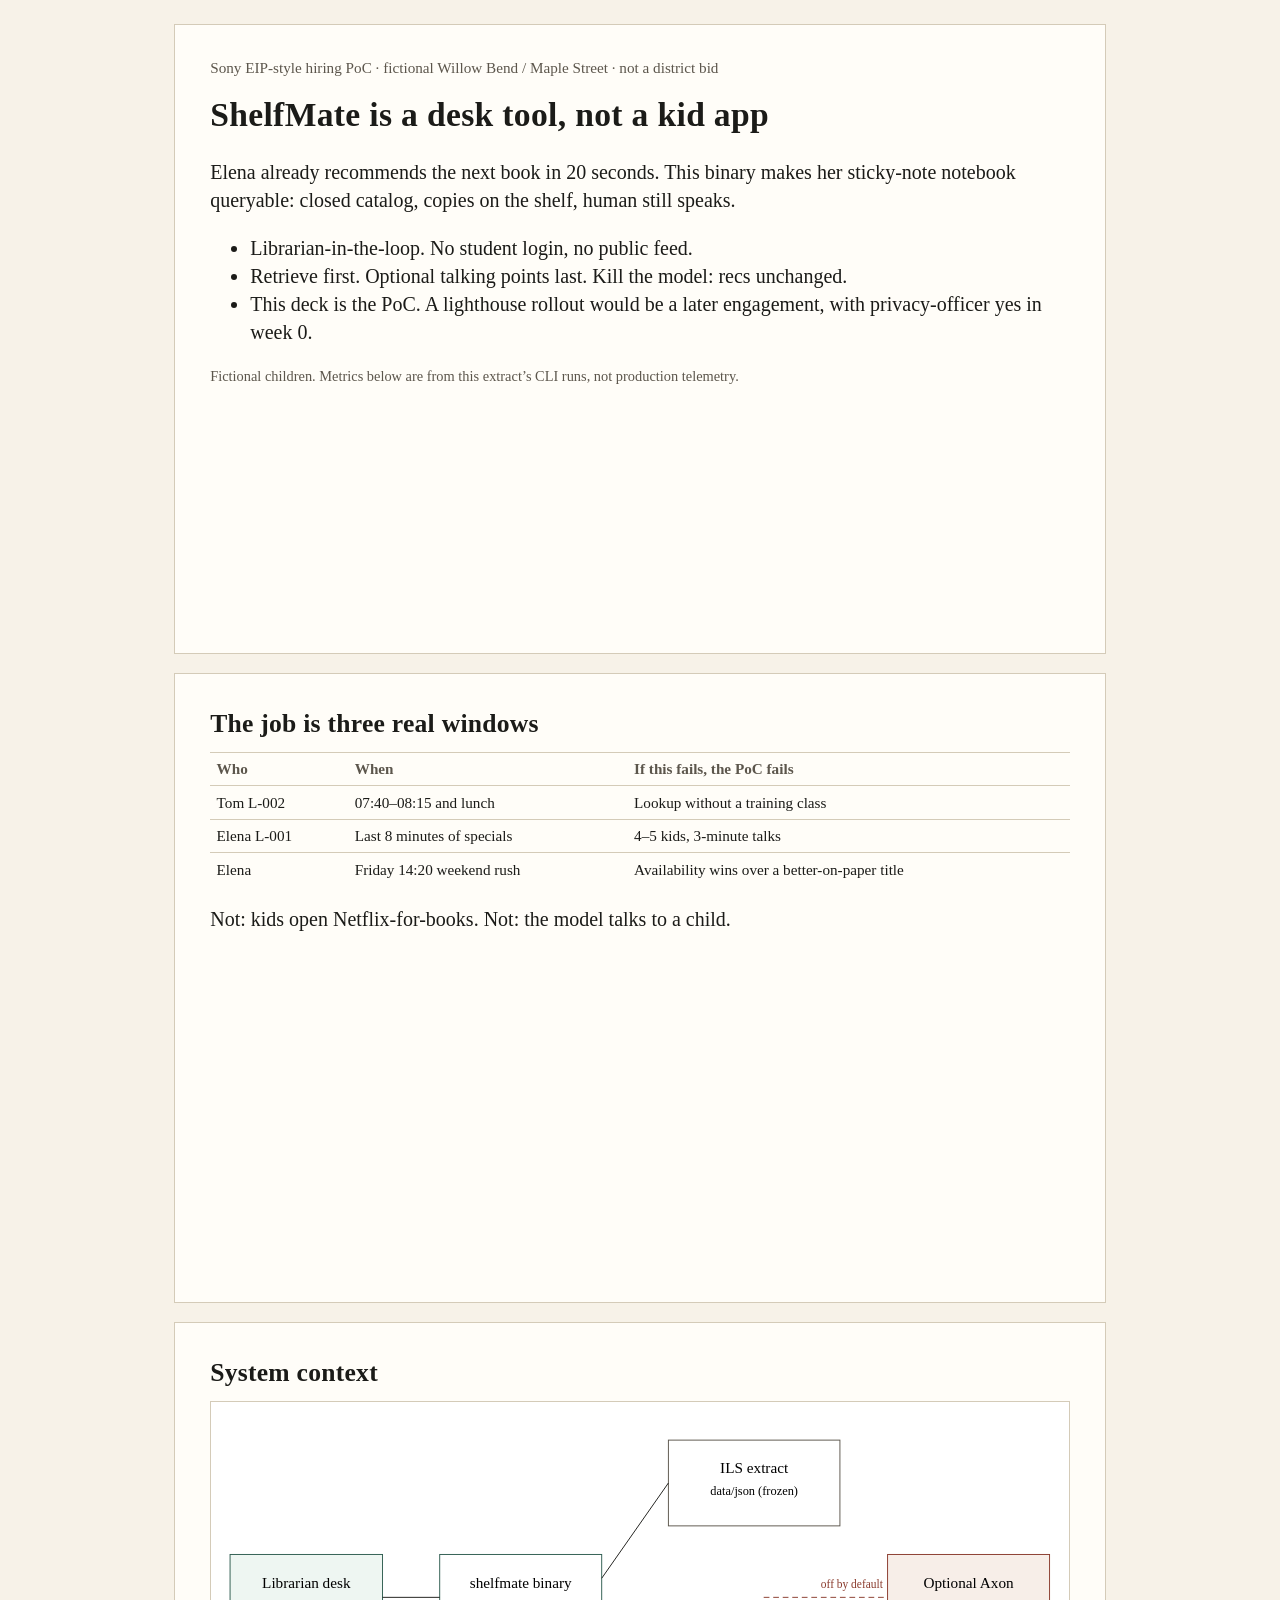
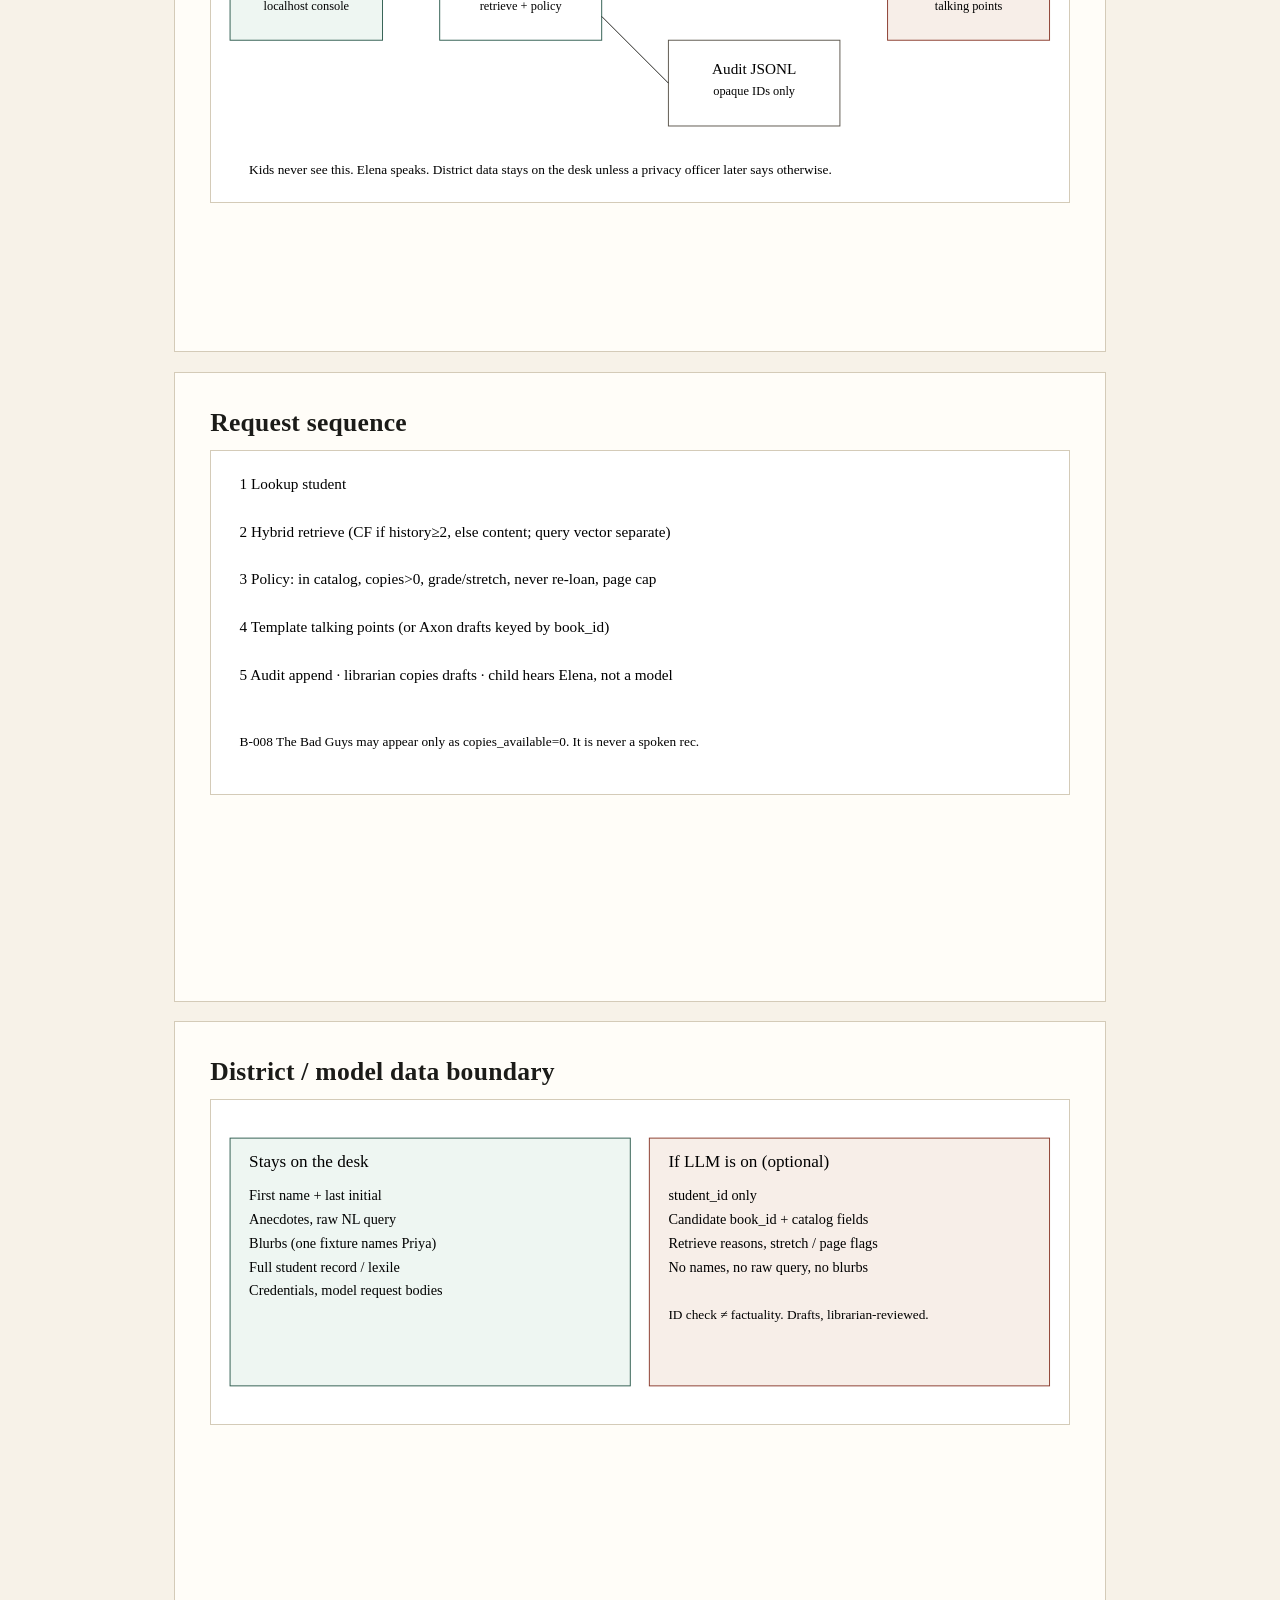
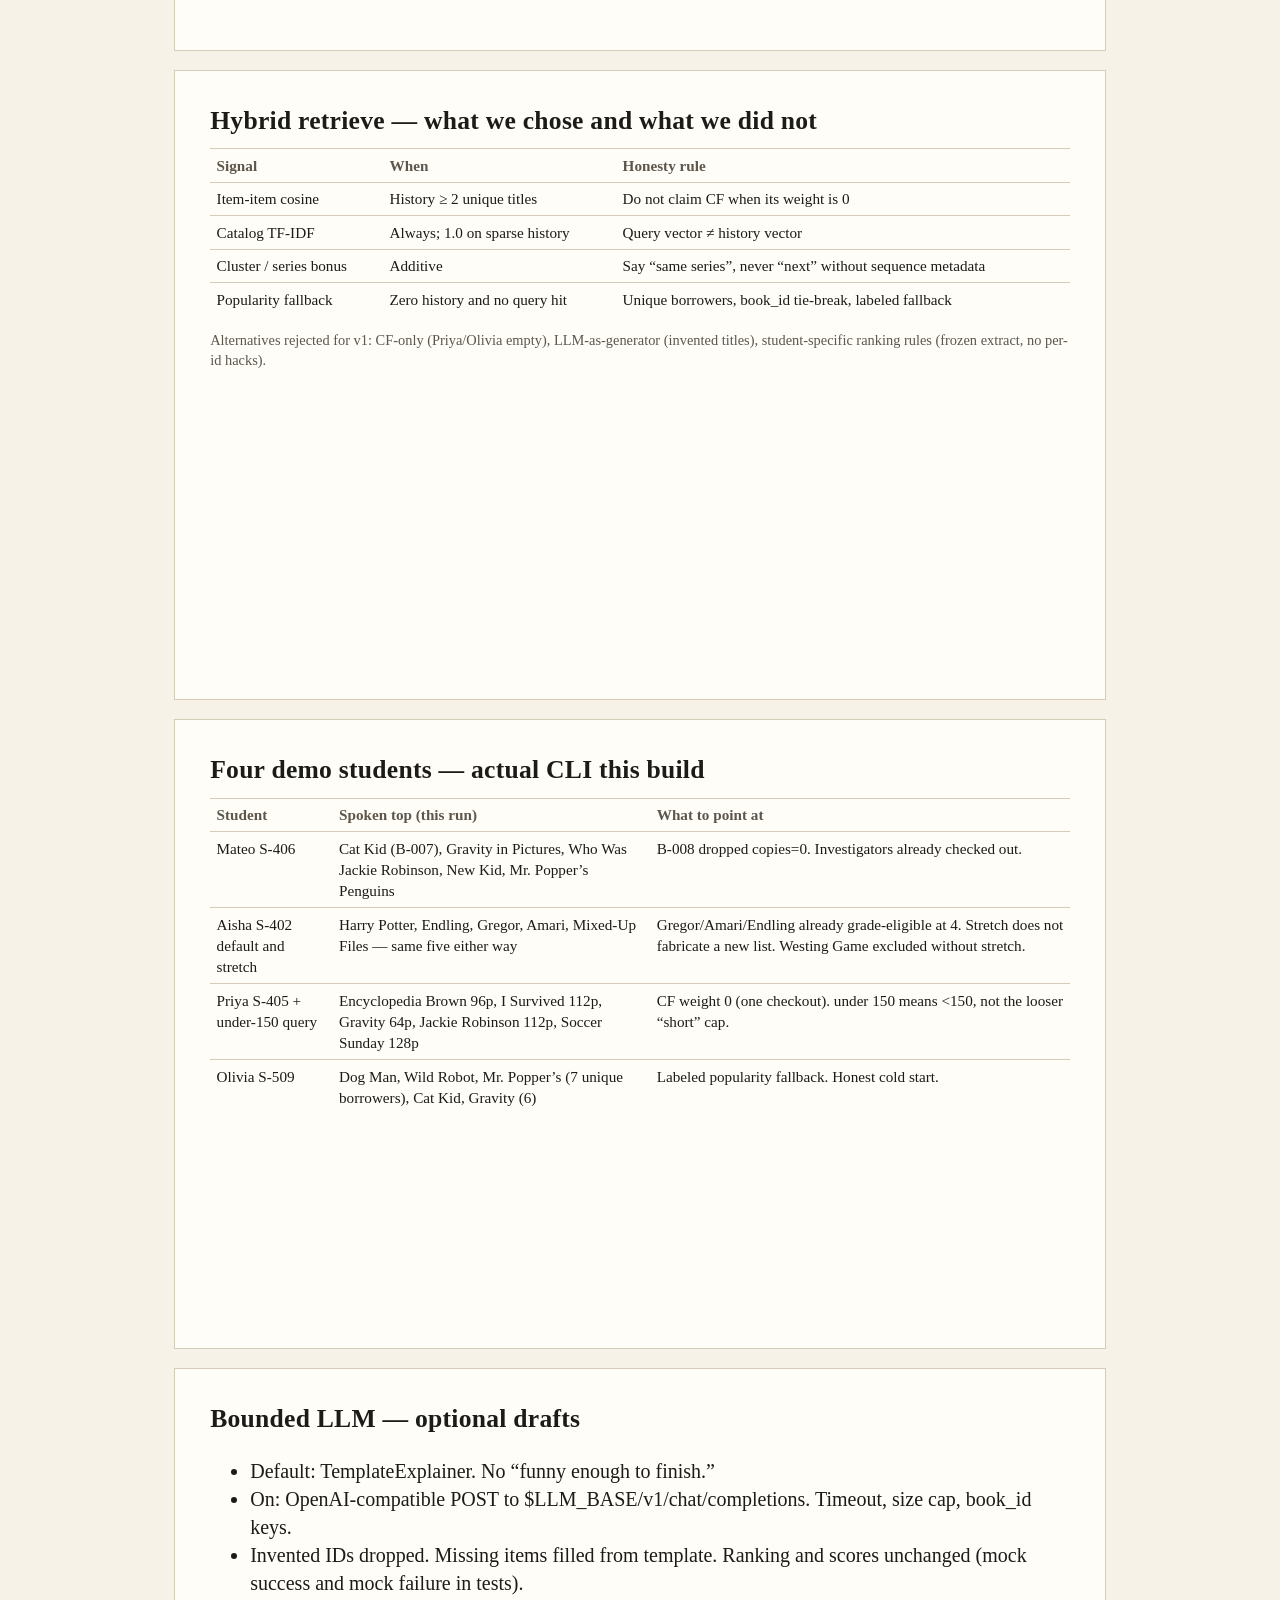
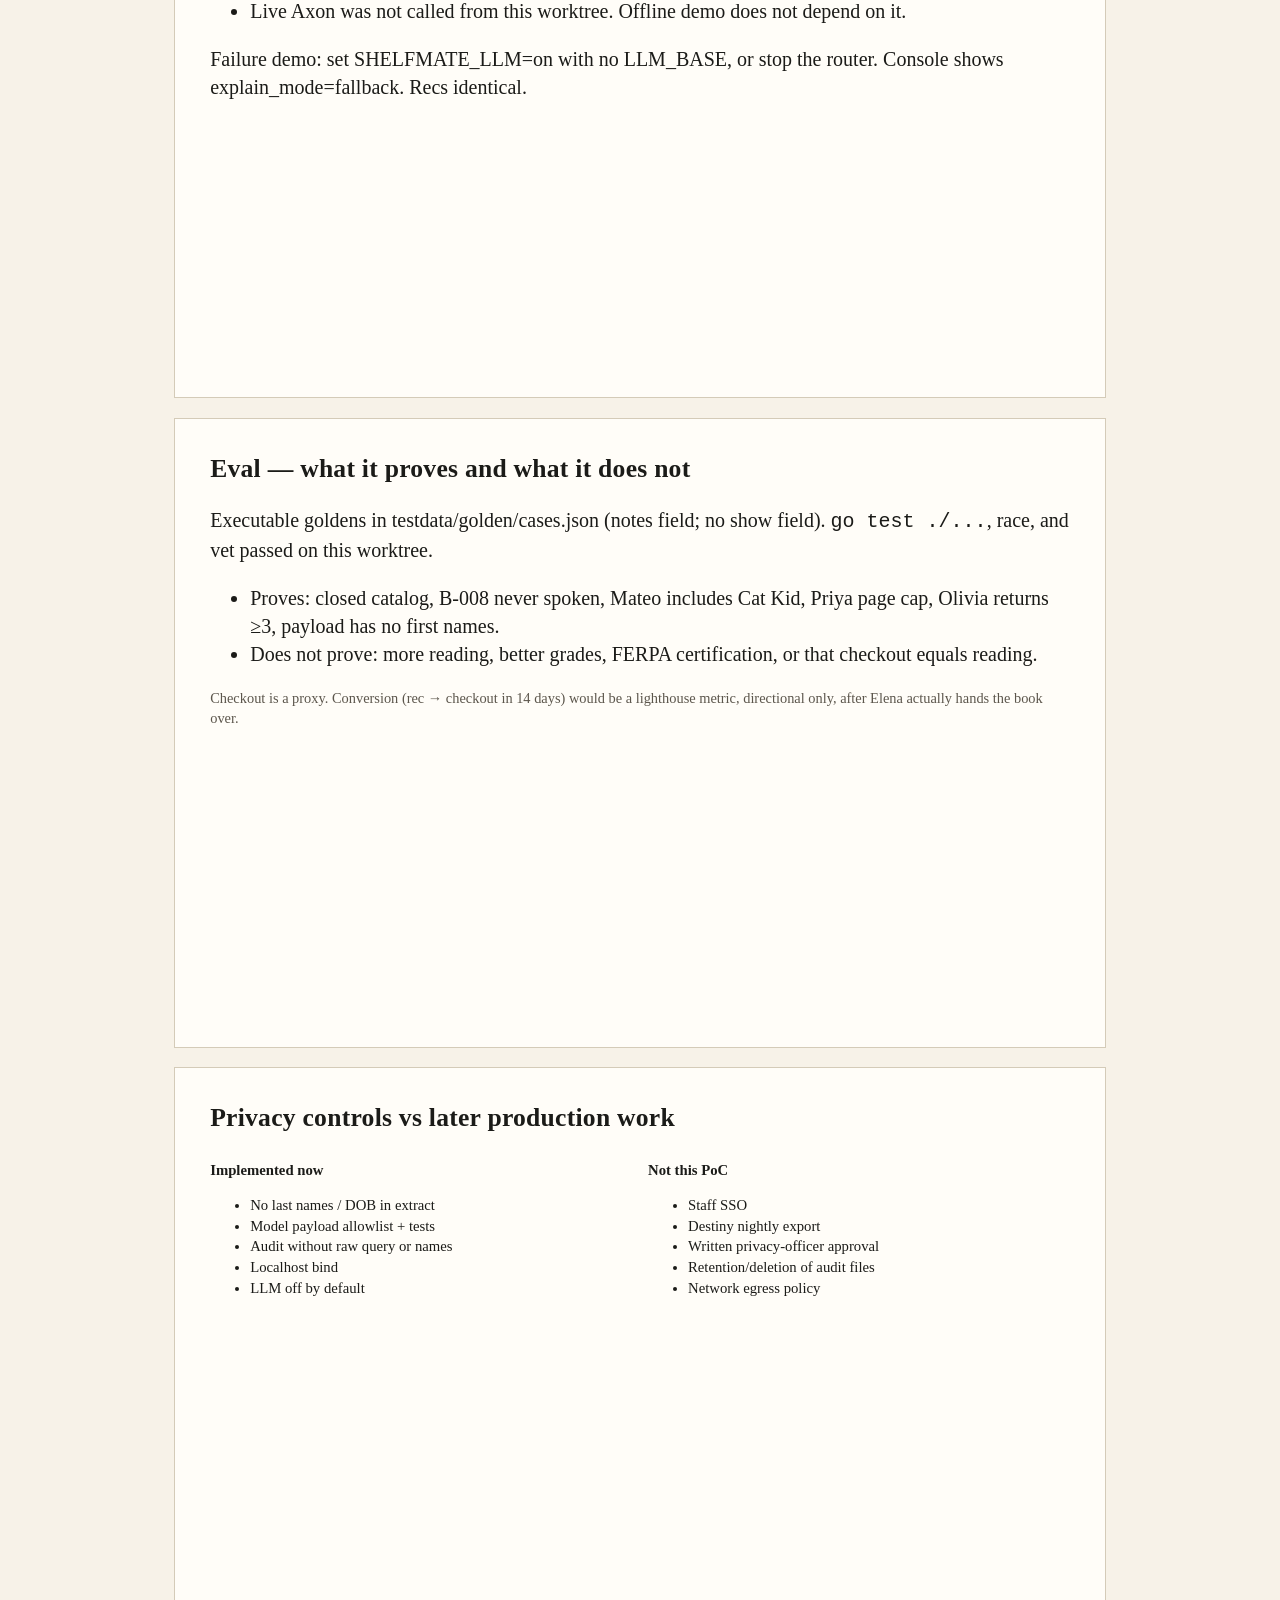
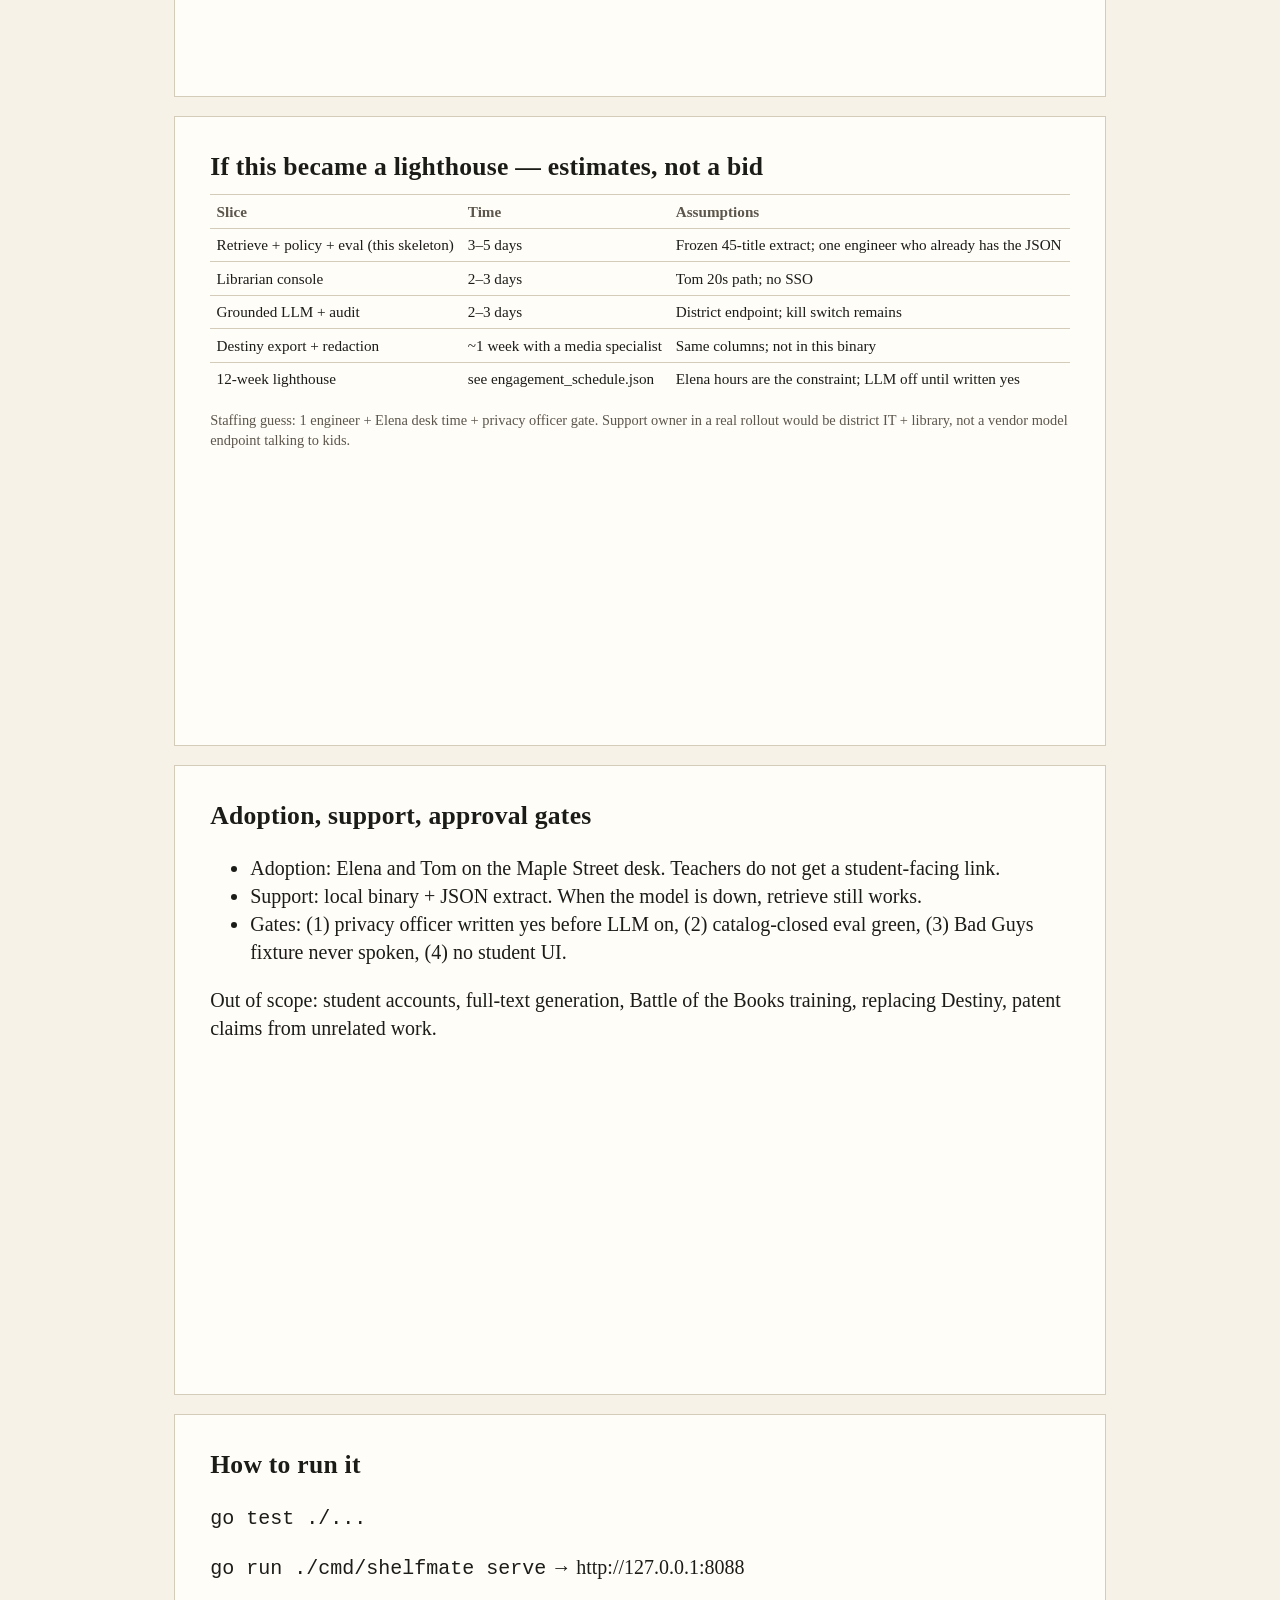
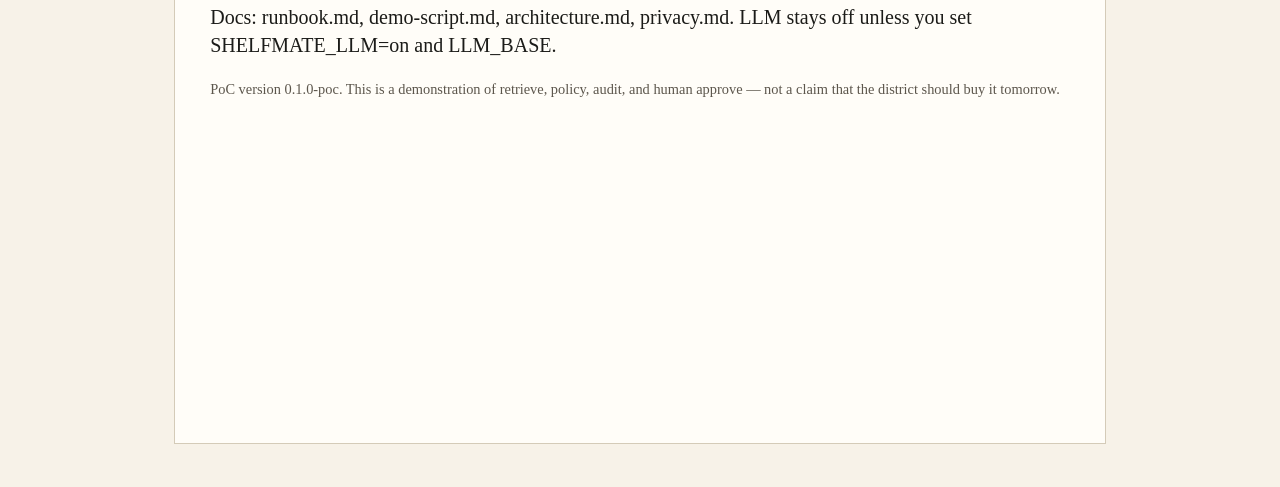
==== docs/deck.html @ b3e8a299 "⏺ ShelfMate is implemented on main and running locally. No PRs, commits, or pushes were made.   Try " ====
<!DOCTYPE html>
<html lang="en">
<head>
  <meta charset="utf-8" />
  <meta name="viewport" content="width=device-width, initial-scale=1" />
  <title>ShelfMate — librarian-in-the-loop PoC</title>
  <style>
    :root { --ink:#1b1b18; --muted:#5c564c; --line:#d4cbb8; --paper:#f7f2e8; --card:#fffdf8; --accent:#2f5d50; }
    * { box-sizing: border-box; }
    body { margin: 0; font: 20px/1.4 "Iowan Old Style", Palatino, serif; color: var(--ink); background: var(--paper); }
    .deck { max-width: 980px; margin: 0 auto; padding: 1.5rem; }
    section { background: var(--card); border: 1px solid var(--line); padding: 2rem 2.2rem; margin: 0 0 1.2rem; min-height: 70vh; page-break-after: always; }
    h1, h2 { margin: 0 0 0.6rem; letter-spacing: 0.01em; }
    h1 { font-size: 2.1rem; }
    h2 { font-size: 1.6rem; }
    p, li { color: var(--ink); }
    .kicker { color: var(--muted); font-size: 0.95rem; margin: 0 0 0.8rem; }
    .grid { display: grid; grid-template-columns: 1fr 1fr; gap: 1rem; }
    table { width: 100%; border-collapse: collapse; font-size: 0.95rem; }
    th, td { border-top: 1px solid var(--line); text-align: left; padding: 0.35rem 0.4rem; vertical-align: top; }
    th { color: var(--muted); font-weight: 600; }
    .note { color: var(--muted); font-size: 0.9rem; }
    svg { width: 100%; height: auto; background: #fff; border: 1px solid var(--line); }
    .small { font-size: 0.92rem; }
    @media print { section { min-height: auto; border: 0; } body { background: #fff; } }
    @media (max-width: 720px) { .grid { grid-template-columns: 1fr; } }
  </style>
</head>
<body>
  <div class="deck">
    <section>
      <p class="kicker">Sony EIP-style hiring PoC · fictional Willow Bend / Maple Street · not a district bid</p>
      <h1>ShelfMate is a desk tool, not a kid app</h1>
      <p>Elena already recommends the next book in 20 seconds. This binary makes her sticky-note notebook queryable: closed catalog, copies on the shelf, human still speaks.</p>
      <ul>
        <li>Librarian-in-the-loop. No student login, no public feed.</li>
        <li>Retrieve first. Optional talking points last. Kill the model: recs unchanged.</li>
        <li>This deck is the PoC. A lighthouse rollout would be a later engagement, with privacy-officer yes in week 0.</li>
      </ul>
      <p class="note">Fictional children. Metrics below are from this extract’s CLI runs, not production telemetry.</p>
    </section>

    <section>
      <h2>The job is three real windows</h2>
      <table>
        <tr><th>Who</th><th>When</th><th>If this fails, the PoC fails</th></tr>
        <tr><td>Tom L-002</td><td>07:40–08:15 and lunch</td><td>Lookup without a training class</td></tr>
        <tr><td>Elena L-001</td><td>Last 8 minutes of specials</td><td>4–5 kids, 3-minute talks</td></tr>
        <tr><td>Elena</td><td>Friday 14:20 weekend rush</td><td>Availability wins over a better-on-paper title</td></tr>
      </table>
      <p>Not: kids open Netflix-for-books. Not: the model talks to a child.</p>
    </section>

    <section>
      <h2>System context</h2>
      <svg viewBox="0 0 900 420" role="img" aria-label="System context: desk laptop, ILS extract, retrieve, policy, optional model, audit">
        <rect x="20" y="160" width="160" height="90" fill="#eef6f2" stroke="#2f5d50"/>
        <text x="100" y="195" text-anchor="middle" font-size="16">Librarian desk</text>
        <text x="100" y="218" text-anchor="middle" font-size="13">localhost console</text>
        <rect x="240" y="160" width="170" height="90" fill="#fff" stroke="#2f5d50"/>
        <text x="325" y="195" text-anchor="middle" font-size="16">shelfmate binary</text>
        <text x="325" y="218" text-anchor="middle" font-size="13">retrieve + policy</text>
        <rect x="480" y="40" width="180" height="90" fill="#fff" stroke="#5c564c"/>
        <text x="570" y="75" text-anchor="middle" font-size="16">ILS extract</text>
        <text x="570" y="98" text-anchor="middle" font-size="13">data/json (frozen)</text>
        <rect x="480" y="250" width="180" height="90" fill="#fff" stroke="#5c564c"/>
        <text x="570" y="285" text-anchor="middle" font-size="16">Audit JSONL</text>
        <text x="570" y="308" text-anchor="middle" font-size="13">opaque IDs only</text>
        <rect x="710" y="160" width="170" height="90" fill="#f7eee8" stroke="#8a3b2d"/>
        <text x="795" y="195" text-anchor="middle" font-size="16">Optional Axon</text>
        <text x="795" y="218" text-anchor="middle" font-size="13">talking points</text>
        <line x1="180" y1="205" x2="240" y2="205" stroke="#1b1b18" marker-end="url(#a)"/>
        <line x1="410" y1="185" x2="480" y2="85" stroke="#1b1b18"/>
        <line x1="410" y1="225" x2="480" y2="295" stroke="#1b1b18"/>
        <line x1="580" y1="205" x2="710" y2="205" stroke="#8a3b2d" stroke-dasharray="6 4"/>
        <text x="640" y="195" font-size="12" fill="#8a3b2d">off by default</text>
        <text x="40" y="390" font-size="14">Kids never see this. Elena speaks. District data stays on the desk unless a privacy officer later says otherwise.</text>
      </svg>
    </section>

    <section>
      <h2>Request sequence</h2>
      <svg viewBox="0 0 900 360" role="img" aria-label="Request sequence from lookup to spoken rec">
        <text x="30" y="40" font-size="16">1 Lookup student</text>
        <text x="30" y="90" font-size="16">2 Hybrid retrieve (CF if history≥2, else content; query vector separate)</text>
        <text x="30" y="140" font-size="16">3 Policy: in catalog, copies&gt;0, grade/stretch, never re-loan, page cap</text>
        <text x="30" y="190" font-size="16">4 Template talking points (or Axon drafts keyed by book_id)</text>
        <text x="30" y="240" font-size="16">5 Audit append · librarian copies drafts · child hears Elena, not a model</text>
        <text x="30" y="310" font-size="14">B-008 The Bad Guys may appear only as copies_available=0. It is never a spoken rec.</text>
      </svg>
    </section>

    <section>
      <h2>District / model data boundary</h2>
      <svg viewBox="0 0 900 340" role="img" aria-label="What stays in the district versus optional model payload">
        <rect x="20" y="40" width="420" height="260" fill="#eef6f2" stroke="#2f5d50"/>
        <text x="40" y="70" font-size="18">Stays on the desk</text>
        <text x="40" y="105" font-size="15">First name + last initial</text>
        <text x="40" y="130" font-size="15">Anecdotes, raw NL query</text>
        <text x="40" y="155" font-size="15">Blurbs (one fixture names Priya)</text>
        <text x="40" y="180" font-size="15">Full student record / lexile</text>
        <text x="40" y="205" font-size="15">Credentials, model request bodies</text>
        <rect x="460" y="40" width="420" height="260" fill="#f7eee8" stroke="#8a3b2d"/>
        <text x="480" y="70" font-size="18">If LLM is on (optional)</text>
        <text x="480" y="105" font-size="15">student_id only</text>
        <text x="480" y="130" font-size="15">Candidate book_id + catalog fields</text>
        <text x="480" y="155" font-size="15">Retrieve reasons, stretch / page flags</text>
        <text x="480" y="180" font-size="15">No names, no raw query, no blurbs</text>
        <text x="480" y="230" font-size="14">ID check ≠ factuality. Drafts, librarian-reviewed.</text>
      </svg>
    </section>

    <section>
      <h2>Hybrid retrieve — what we chose and what we did not</h2>
      <table>
        <tr><th>Signal</th><th>When</th><th>Honesty rule</th></tr>
        <tr><td>Item-item cosine</td><td>History ≥ 2 unique titles</td><td>Do not claim CF when its weight is 0</td></tr>
        <tr><td>Catalog TF-IDF</td><td>Always; 1.0 on sparse history</td><td>Query vector ≠ history vector</td></tr>
        <tr><td>Cluster / series bonus</td><td>Additive</td><td>Say “same series”, never “next” without sequence metadata</td></tr>
        <tr><td>Popularity fallback</td><td>Zero history and no query hit</td><td>Unique borrowers, book_id tie-break, labeled fallback</td></tr>
      </table>
      <p class="note">Alternatives rejected for v1: CF-only (Priya/Olivia empty), LLM-as-generator (invented titles), student-specific ranking rules (frozen extract, no per-id hacks).</p>
    </section>

    <section>
      <h2>Four demo students — actual CLI this build</h2>
      <table>
        <tr><th>Student</th><th>Spoken top (this run)</th><th>What to point at</th></tr>
        <tr><td>Mateo S-406</td><td>Cat Kid (B-007), Gravity in Pictures, Who Was Jackie Robinson, New Kid, Mr. Popper’s Penguins</td><td>B-008 dropped copies=0. Investigators already checked out.</td></tr>
        <tr><td>Aisha S-402 default and stretch</td><td>Harry Potter, Endling, Gregor, Amari, Mixed-Up Files — same five either way</td><td>Gregor/Amari/Endling already grade-eligible at 4. Stretch does not fabricate a new list. Westing Game excluded without stretch.</td></tr>
        <tr><td>Priya S-405 + under-150 query</td><td>Encyclopedia Brown 96p, I Survived 112p, Gravity 64p, Jackie Robinson 112p, Soccer Sunday 128p</td><td>CF weight 0 (one checkout). under 150 means &lt;150, not the looser “short” cap.</td></tr>
        <tr><td>Olivia S-509</td><td>Dog Man, Wild Robot, Mr. Popper’s (7 unique borrowers), Cat Kid, Gravity (6)</td><td>Labeled popularity fallback. Honest cold start.</td></tr>
      </table>
    </section>

    <section>
      <h2>Bounded LLM — optional drafts</h2>
      <ul>
        <li>Default: TemplateExplainer. No “funny enough to finish.”</li>
        <li>On: OpenAI-compatible POST to $LLM_BASE/v1/chat/completions. Timeout, size cap, book_id keys.</li>
        <li>Invented IDs dropped. Missing items filled from template. Ranking and scores unchanged (mock success and mock failure in tests).</li>
        <li>Live Axon was not called from this worktree. Offline demo does not depend on it.</li>
      </ul>
      <p>Failure demo: set SHELFMATE_LLM=on with no LLM_BASE, or stop the router. Console shows explain_mode=fallback. Recs identical.</p>
    </section>

    <section>
      <h2>Eval — what it proves and what it does not</h2>
      <p>Executable goldens in testdata/golden/cases.json (notes field; no show field). <code>go test ./...</code>, race, and vet passed on this worktree.</p>
      <ul>
        <li>Proves: closed catalog, B-008 never spoken, Mateo includes Cat Kid, Priya page cap, Olivia returns ≥3, payload has no first names.</li>
        <li>Does not prove: more reading, better grades, FERPA certification, or that checkout equals reading.</li>
      </ul>
      <p class="note">Checkout is a proxy. Conversion (rec → checkout in 14 days) would be a lighthouse metric, directional only, after Elena actually hands the book over.</p>
    </section>

    <section>
      <h2>Privacy controls vs later production work</h2>
      <div class="grid">
        <div>
          <h3 class="small">Implemented now</h3>
          <ul class="small">
            <li>No last names / DOB in extract</li>
            <li>Model payload allowlist + tests</li>
            <li>Audit without raw query or names</li>
            <li>Localhost bind</li>
            <li>LLM off by default</li>
          </ul>
        </div>
        <div>
          <h3 class="small">Not this PoC</h3>
          <ul class="small">
            <li>Staff SSO</li>
            <li>Destiny nightly export</li>
            <li>Written privacy-officer approval</li>
            <li>Retention/deletion of audit files</li>
            <li>Network egress policy</li>
          </ul>
        </div>
      </div>
    </section>

    <section>
      <h2>If this became a lighthouse — estimates, not a bid</h2>
      <table>
        <tr><th>Slice</th><th>Time</th><th>Assumptions</th></tr>
        <tr><td>Retrieve + policy + eval (this skeleton)</td><td>3–5 days</td><td>Frozen 45-title extract; one engineer who already has the JSON</td></tr>
        <tr><td>Librarian console</td><td>2–3 days</td><td>Tom 20s path; no SSO</td></tr>
        <tr><td>Grounded LLM + audit</td><td>2–3 days</td><td>District endpoint; kill switch remains</td></tr>
        <tr><td>Destiny export + redaction</td><td>~1 week with a media specialist</td><td>Same columns; not in this binary</td></tr>
        <tr><td>12-week lighthouse</td><td>see engagement_schedule.json</td><td>Elena hours are the constraint; LLM off until written yes</td></tr>
      </table>
      <p class="note">Staffing guess: 1 engineer + Elena desk time + privacy officer gate. Support owner in a real rollout would be district IT + library, not a vendor model endpoint talking to kids.</p>
    </section>

    <section>
      <h2>Adoption, support, approval gates</h2>
      <ul>
        <li>Adoption: Elena and Tom on the Maple Street desk. Teachers do not get a student-facing link.</li>
        <li>Support: local binary + JSON extract. When the model is down, retrieve still works.</li>
        <li>Gates: (1) privacy officer written yes before LLM on, (2) catalog-closed eval green, (3) Bad Guys fixture never spoken, (4) no student UI.</li>
      </ul>
      <p>Out of scope: student accounts, full-text generation, Battle of the Books training, replacing Destiny, patent claims from unrelated work.</p>
    </section>

    <section>
      <h2>How to run it</h2>
      <p><code>go test ./...</code></p>
      <p><code>go run ./cmd/shelfmate serve</code> → http://127.0.0.1:8088</p>
      <p>Docs: runbook.md, demo-script.md, architecture.md, privacy.md. LLM stays off unless you set SHELFMATE_LLM=on and LLM_BASE.</p>
      <p class="note">PoC version 0.1.0-poc. This is a demonstration of retrieve, policy, audit, and human approve — not a claim that the district should buy it tomorrow.</p>
    </section>
  </div>
</body>
</html>
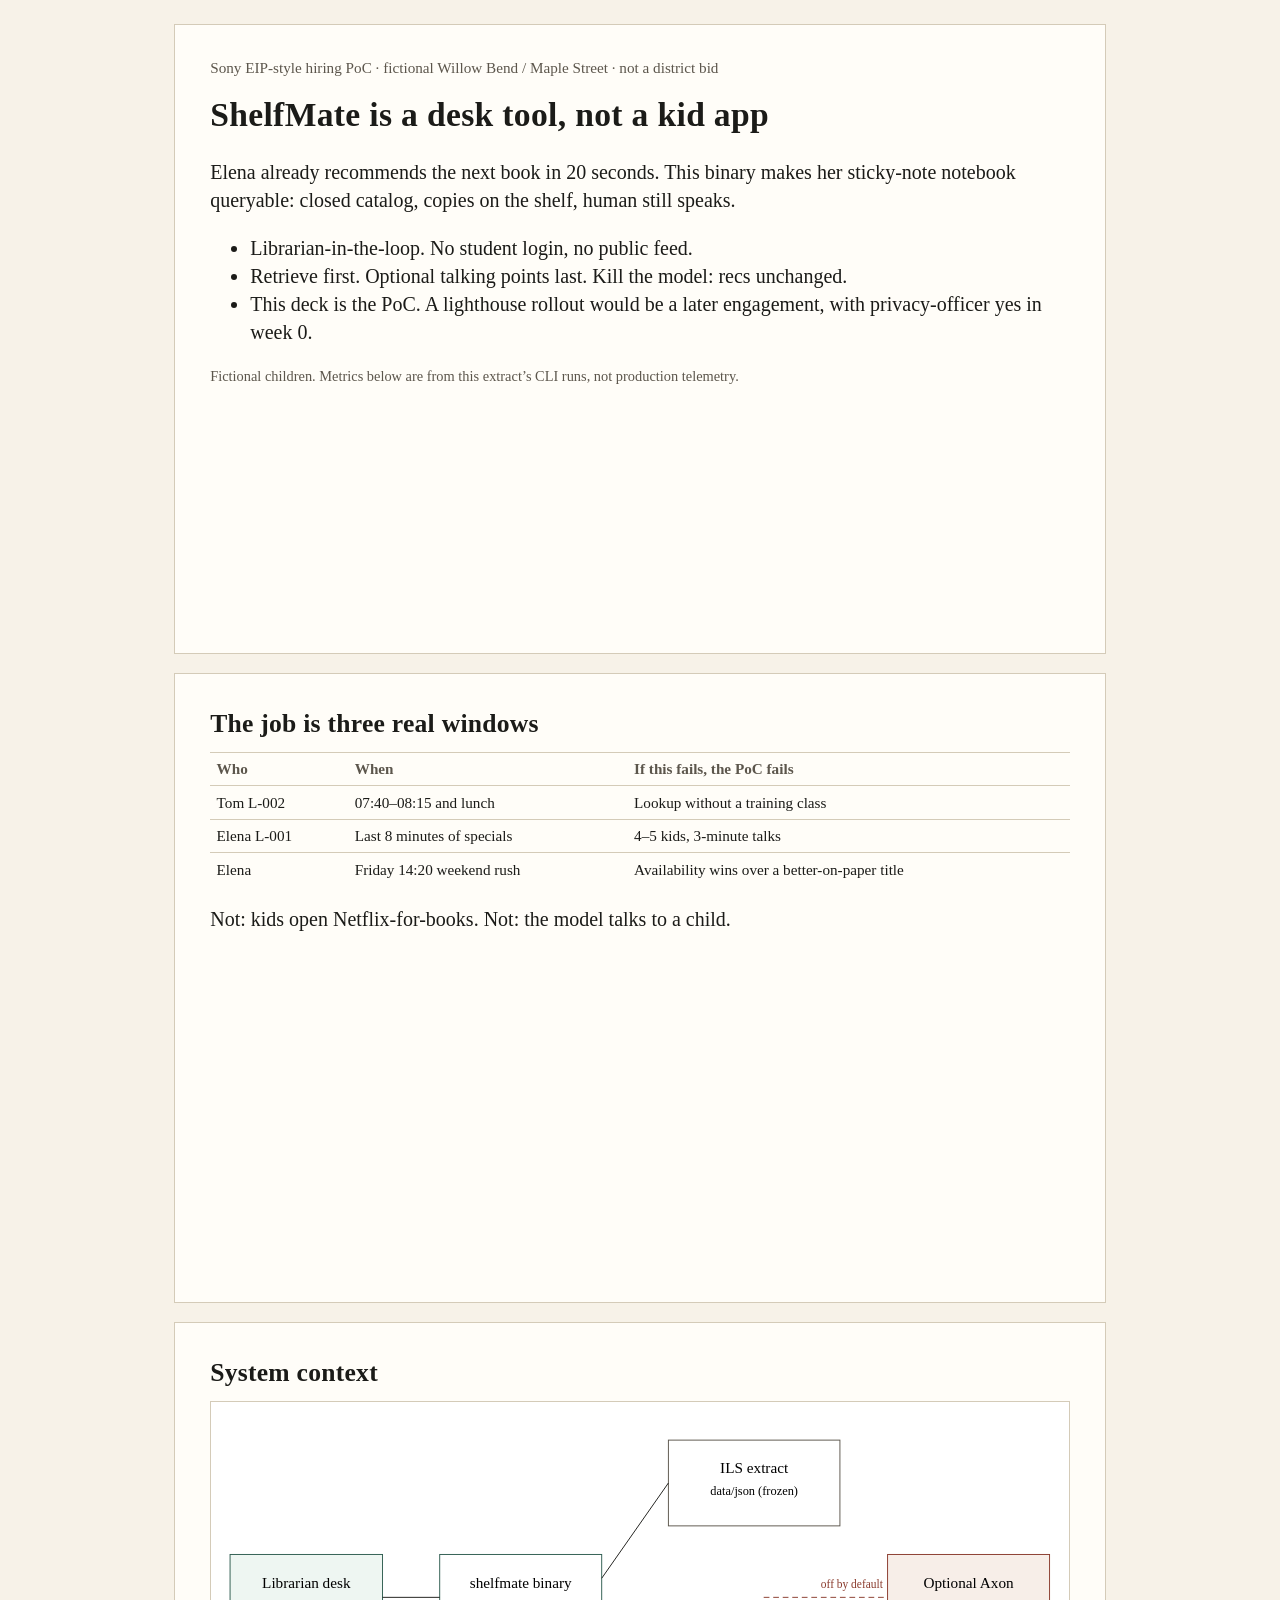
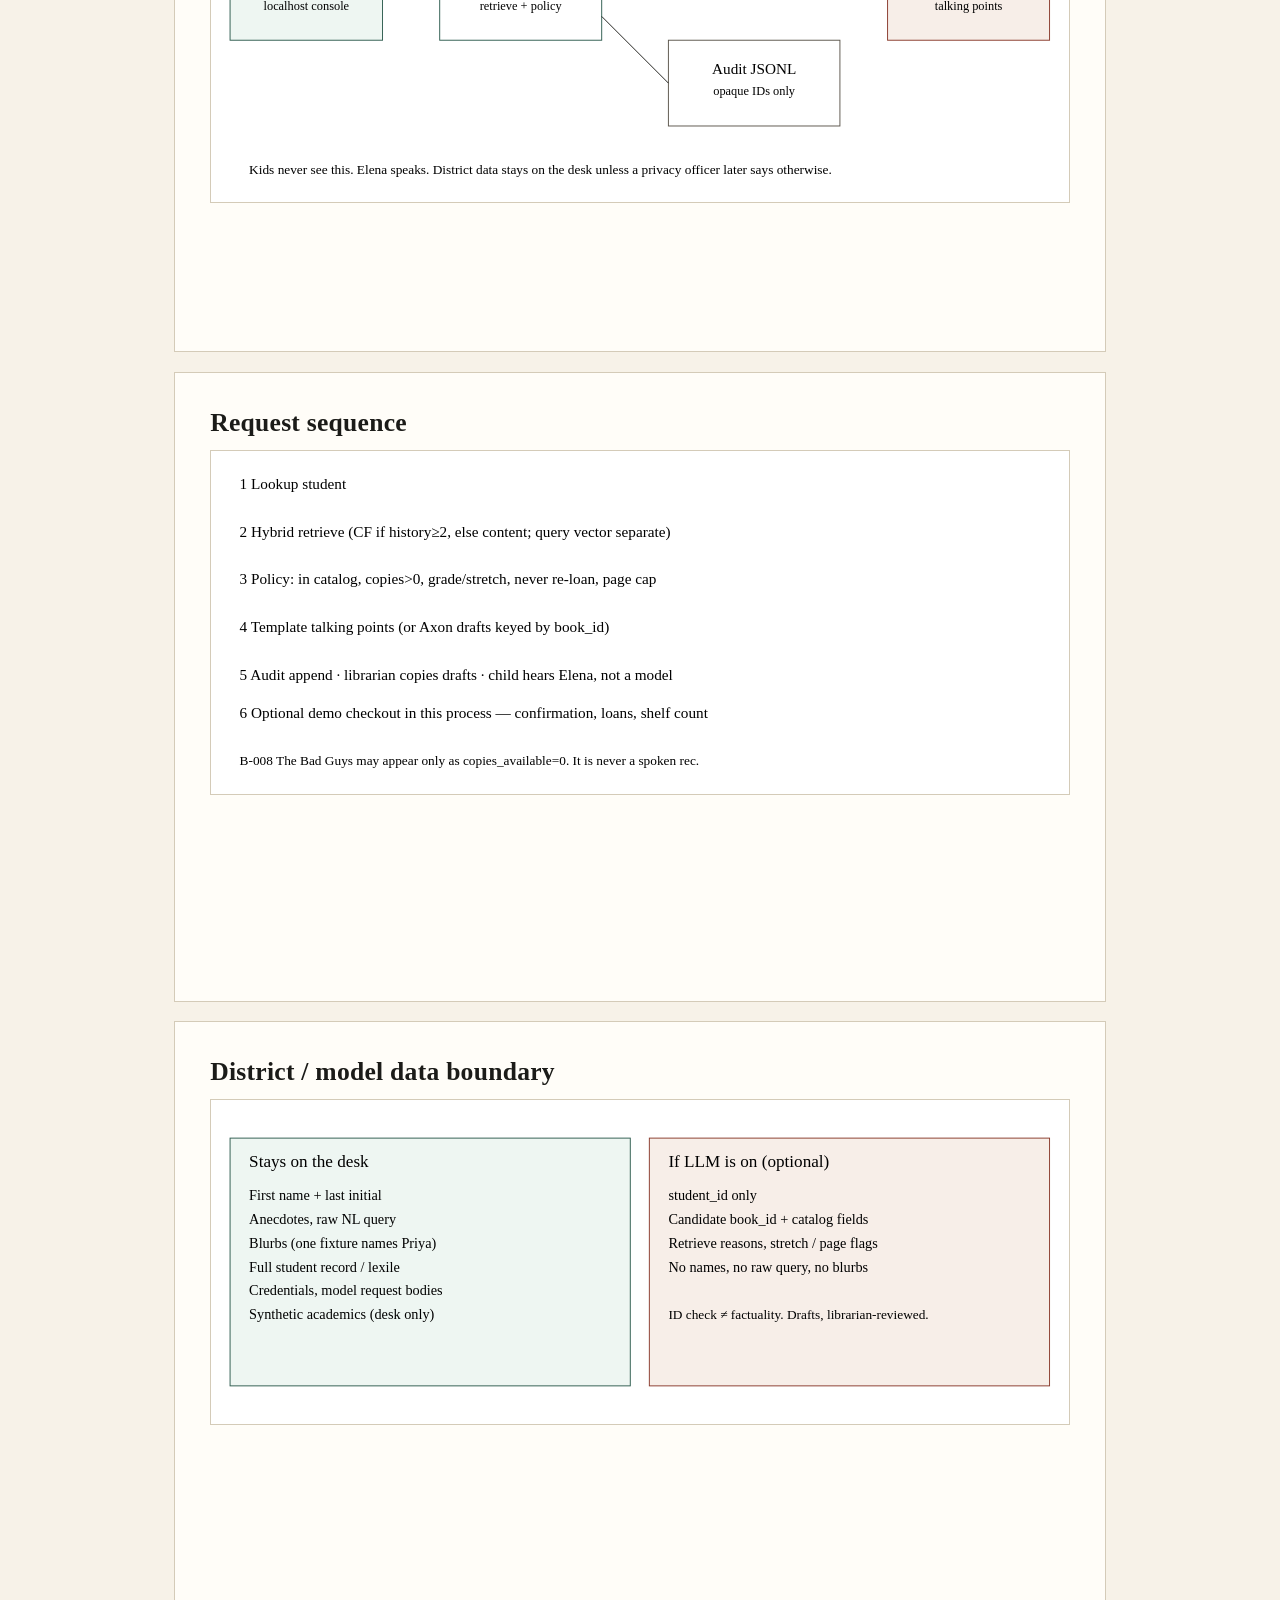
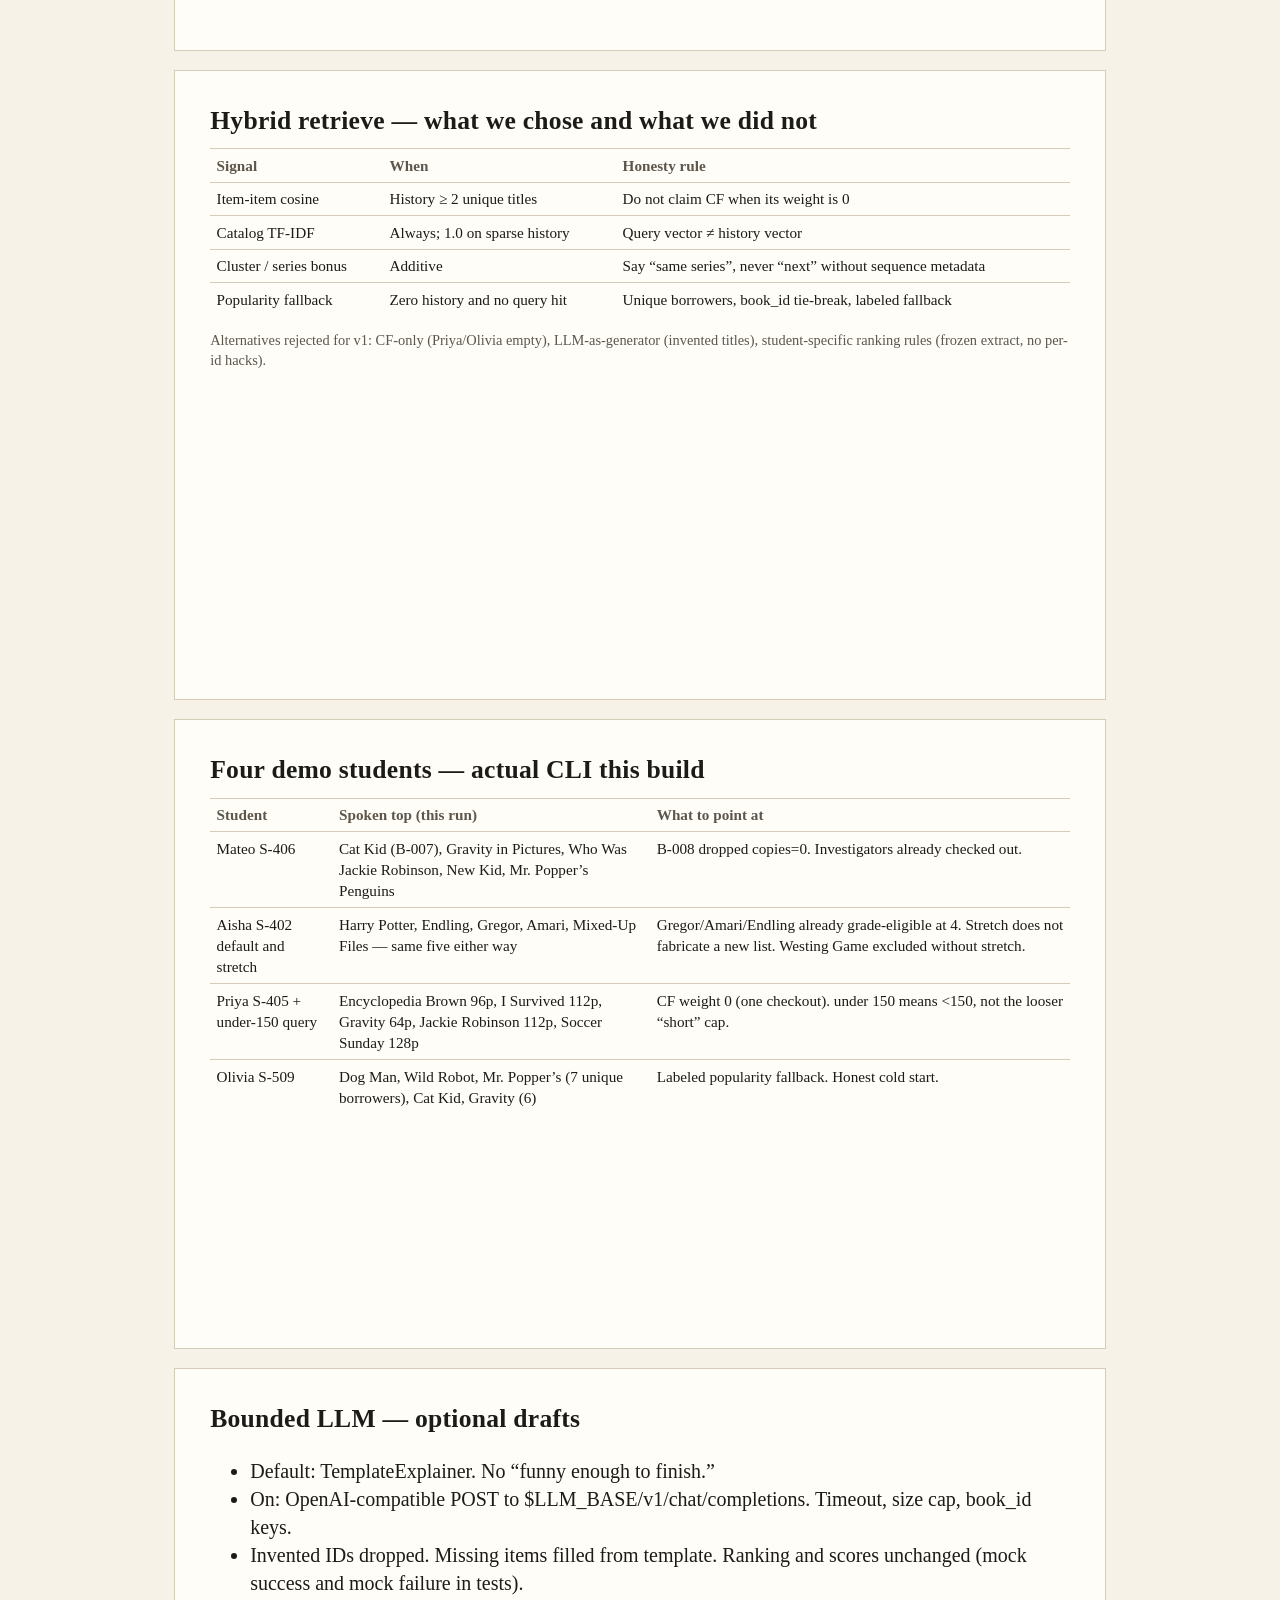
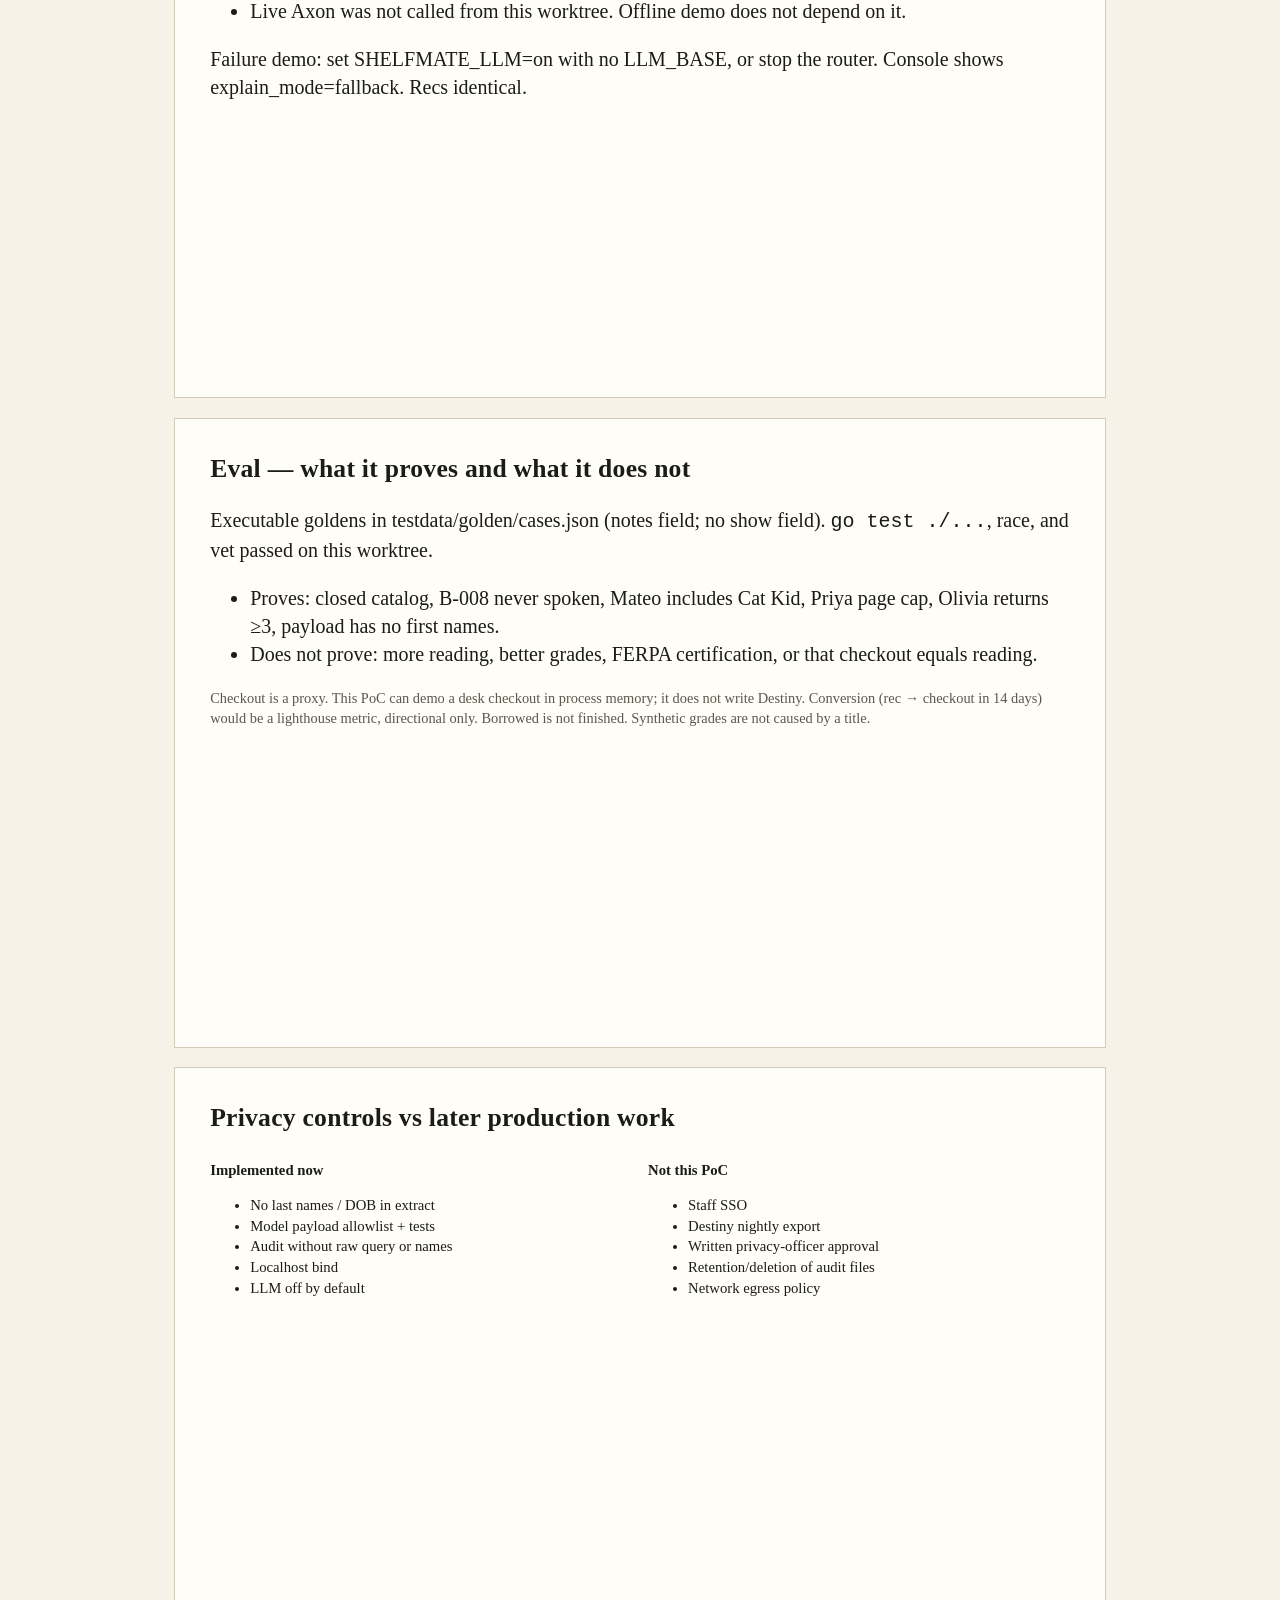
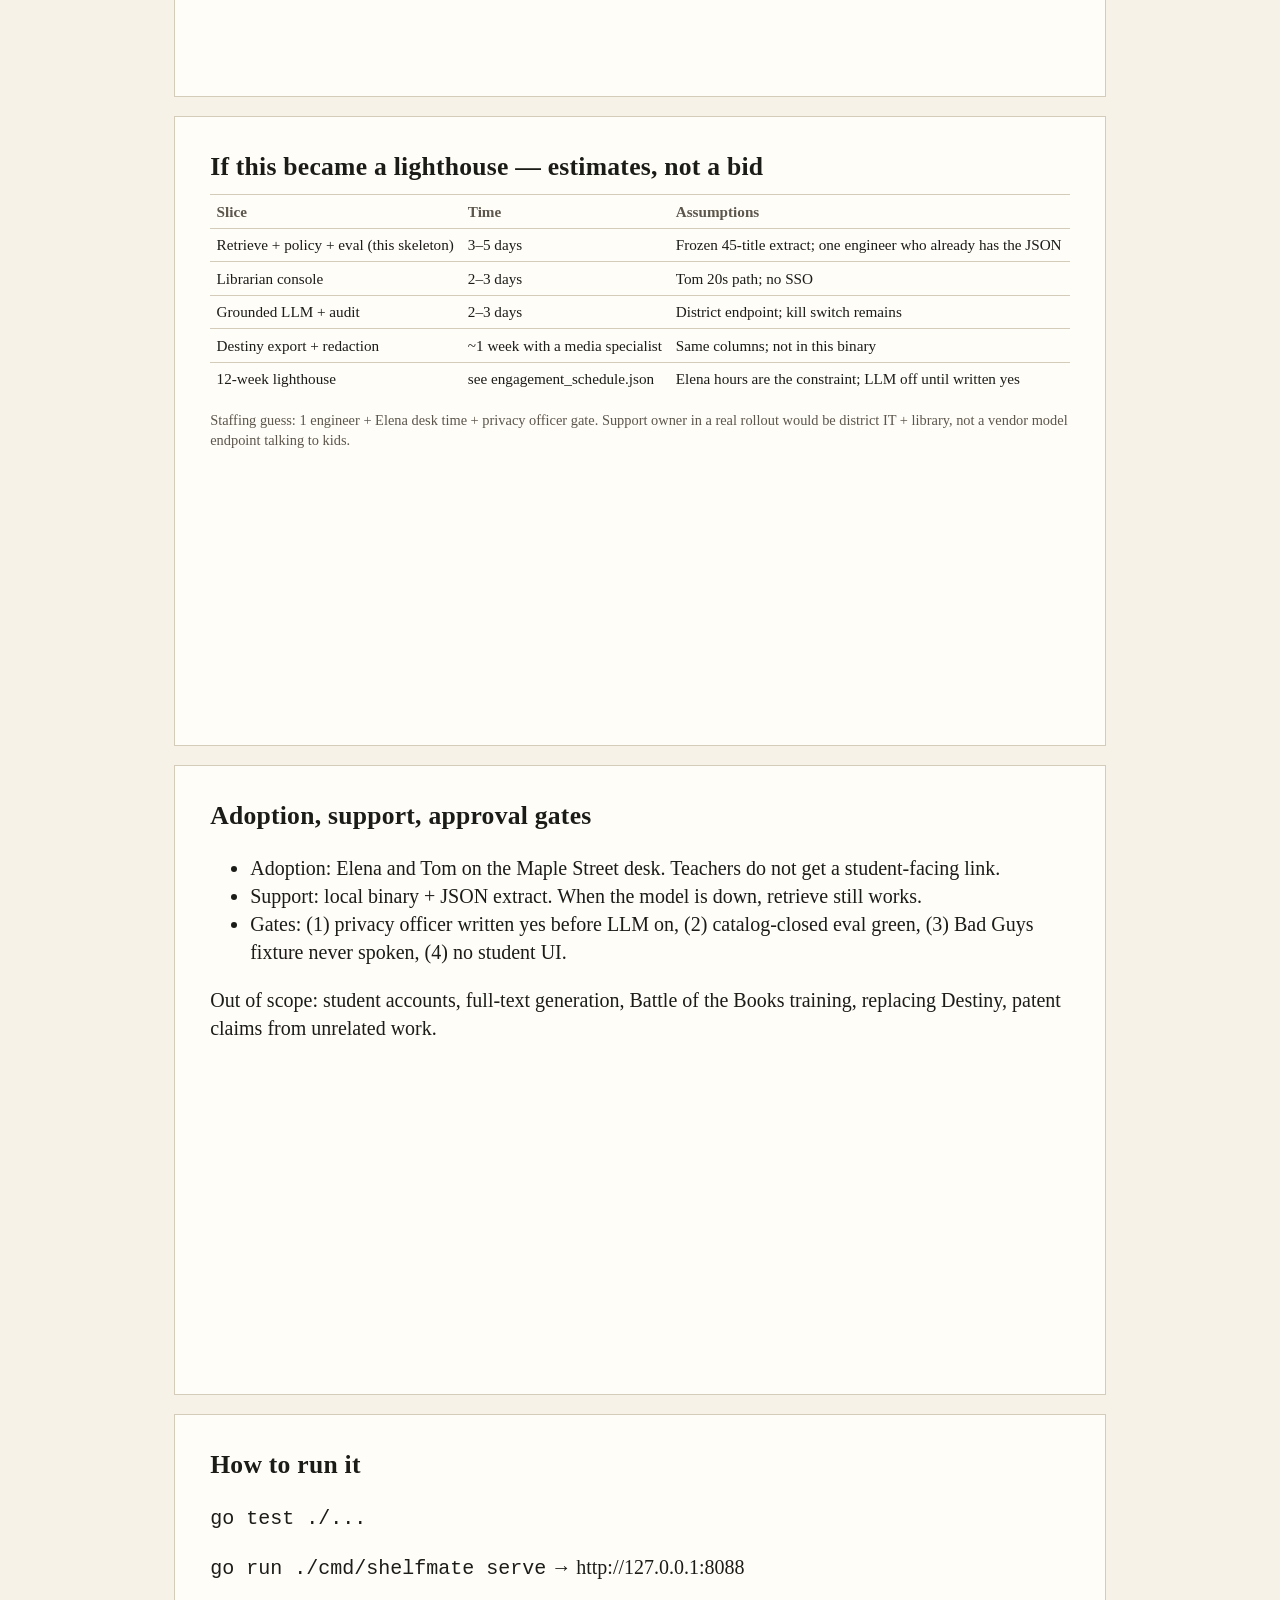
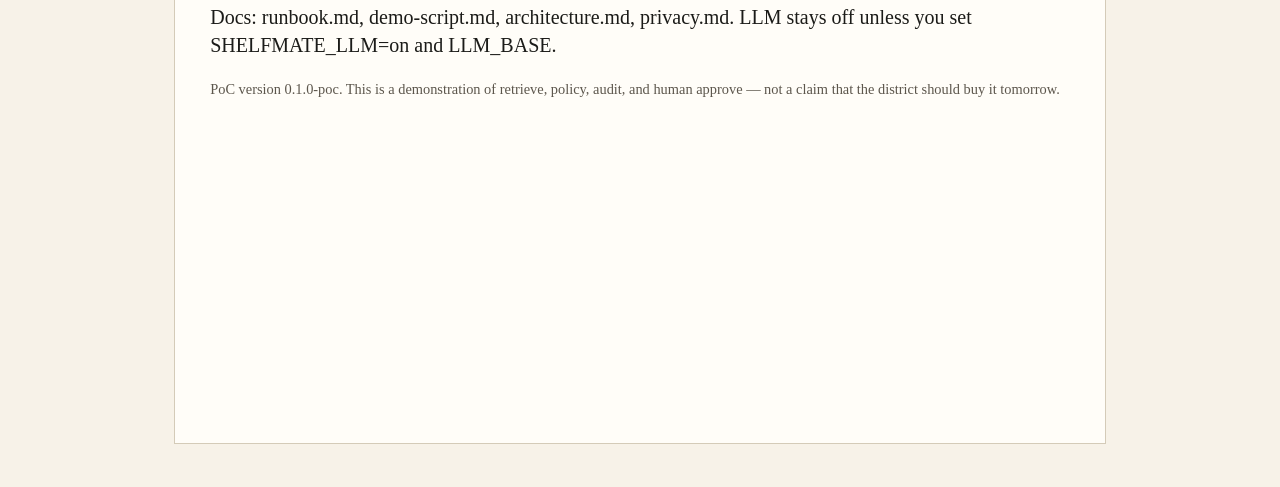
==== commit 01b0719d: "What’s new   - Attention filter: Check in first, Check in soon, No current flags, or Not enough info" ====
--- a/docs/deck.html
+++ b/docs/deck.html
@@ -86,7 +86,8 @@
         <text x="30" y="140" font-size="16">3 Policy: in catalog, copies&gt;0, grade/stretch, never re-loan, page cap</text>
         <text x="30" y="190" font-size="16">4 Template talking points (or Axon drafts keyed by book_id)</text>
         <text x="30" y="240" font-size="16">5 Audit append · librarian copies drafts · child hears Elena, not a model</text>
-        <text x="30" y="310" font-size="14">B-008 The Bad Guys may appear only as copies_available=0. It is never a spoken rec.</text>
+        <text x="30" y="280" font-size="16">6 Optional demo checkout in this process — confirmation, loans, shelf count</text>
+        <text x="30" y="330" font-size="14">B-008 The Bad Guys may appear only as copies_available=0. It is never a spoken rec.</text>
       </svg>
     </section>
 
@@ -100,6 +101,7 @@
         <text x="40" y="155" font-size="15">Blurbs (one fixture names Priya)</text>
         <text x="40" y="180" font-size="15">Full student record / lexile</text>
         <text x="40" y="205" font-size="15">Credentials, model request bodies</text>
+        <text x="40" y="230" font-size="15">Synthetic academics (desk only)</text>
         <rect x="460" y="40" width="420" height="260" fill="#f7eee8" stroke="#8a3b2d"/>
         <text x="480" y="70" font-size="18">If LLM is on (optional)</text>
         <text x="480" y="105" font-size="15">student_id only</text>
@@ -151,7 +153,7 @@
         <li>Proves: closed catalog, B-008 never spoken, Mateo includes Cat Kid, Priya page cap, Olivia returns ≥3, payload has no first names.</li>
         <li>Does not prove: more reading, better grades, FERPA certification, or that checkout equals reading.</li>
       </ul>
-      <p class="note">Checkout is a proxy. Conversion (rec → checkout in 14 days) would be a lighthouse metric, directional only, after Elena actually hands the book over.</p>
+      <p class="note">Checkout is a proxy. This PoC can demo a desk checkout in process memory; it does not write Destiny. Conversion (rec → checkout in 14 days) would be a lighthouse metric, directional only. Borrowed is not finished. Synthetic grades are not caused by a title.</p>
     </section>
 
     <section>
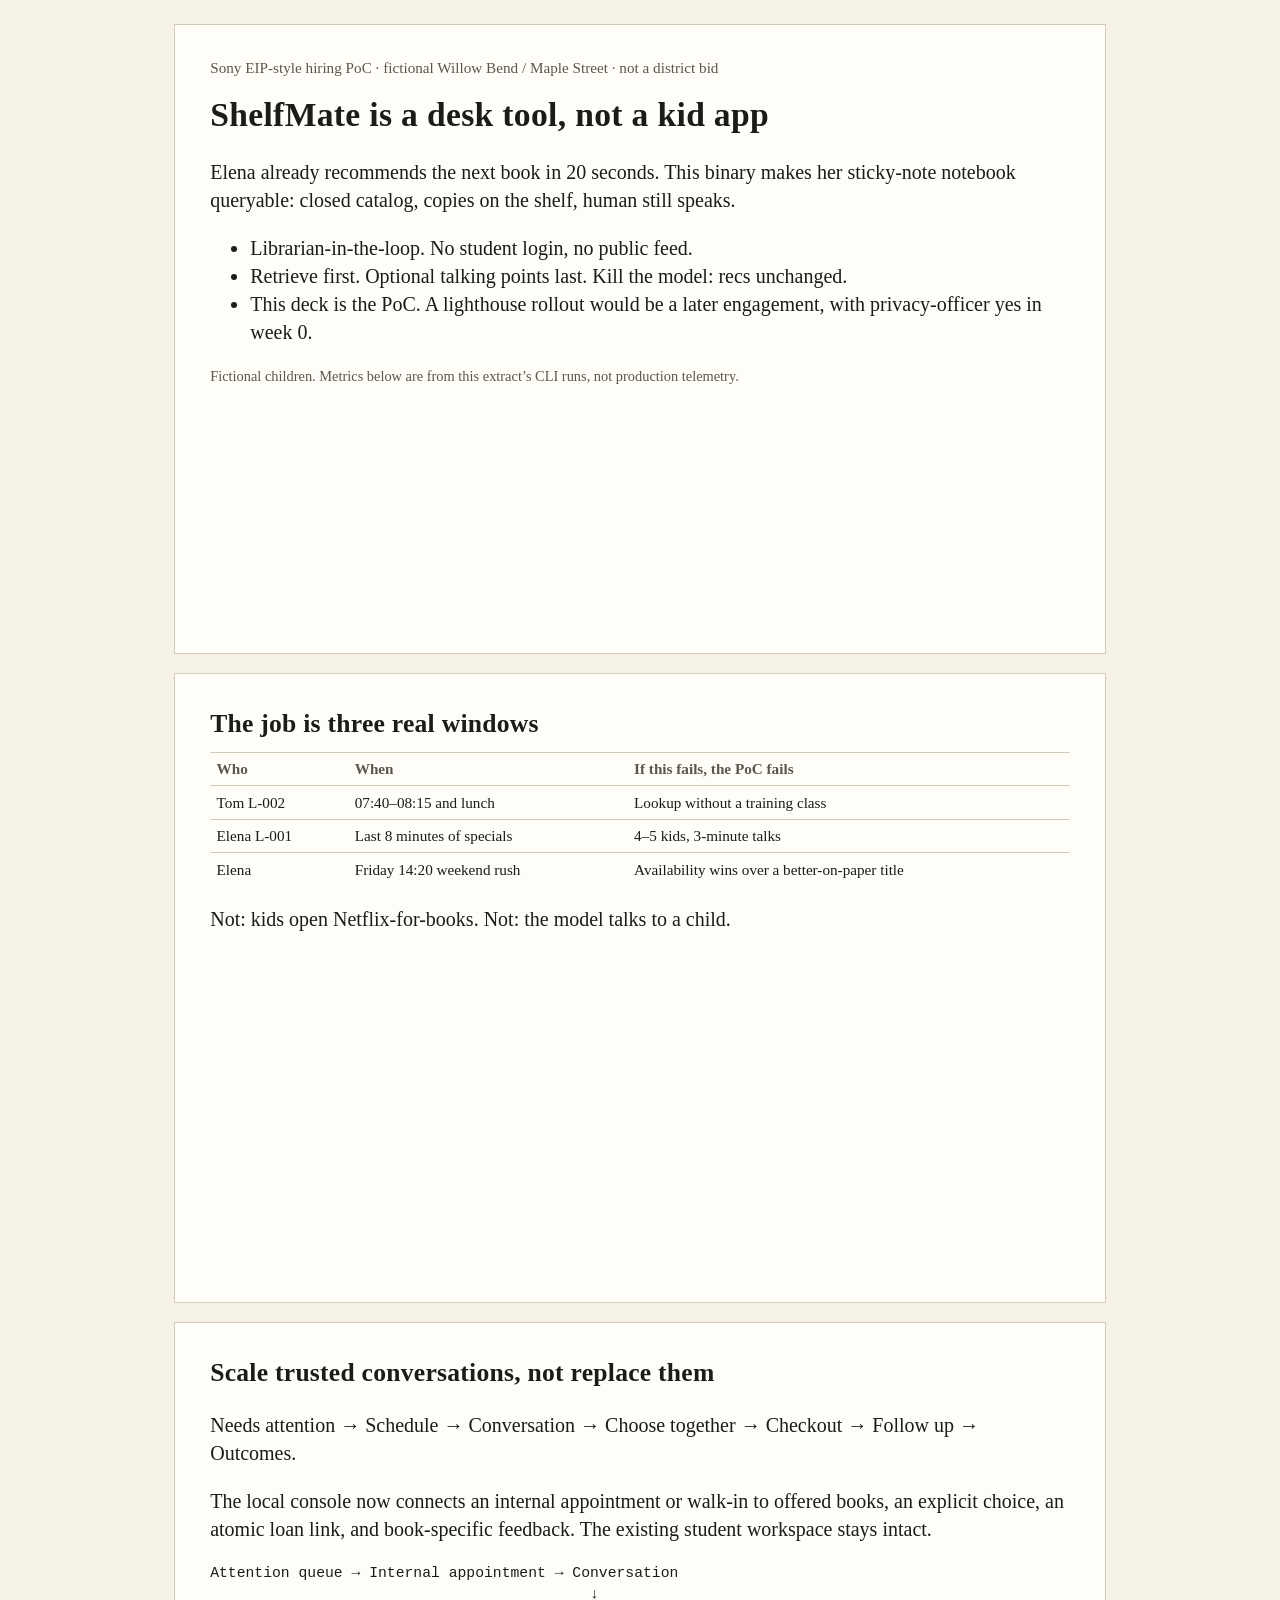
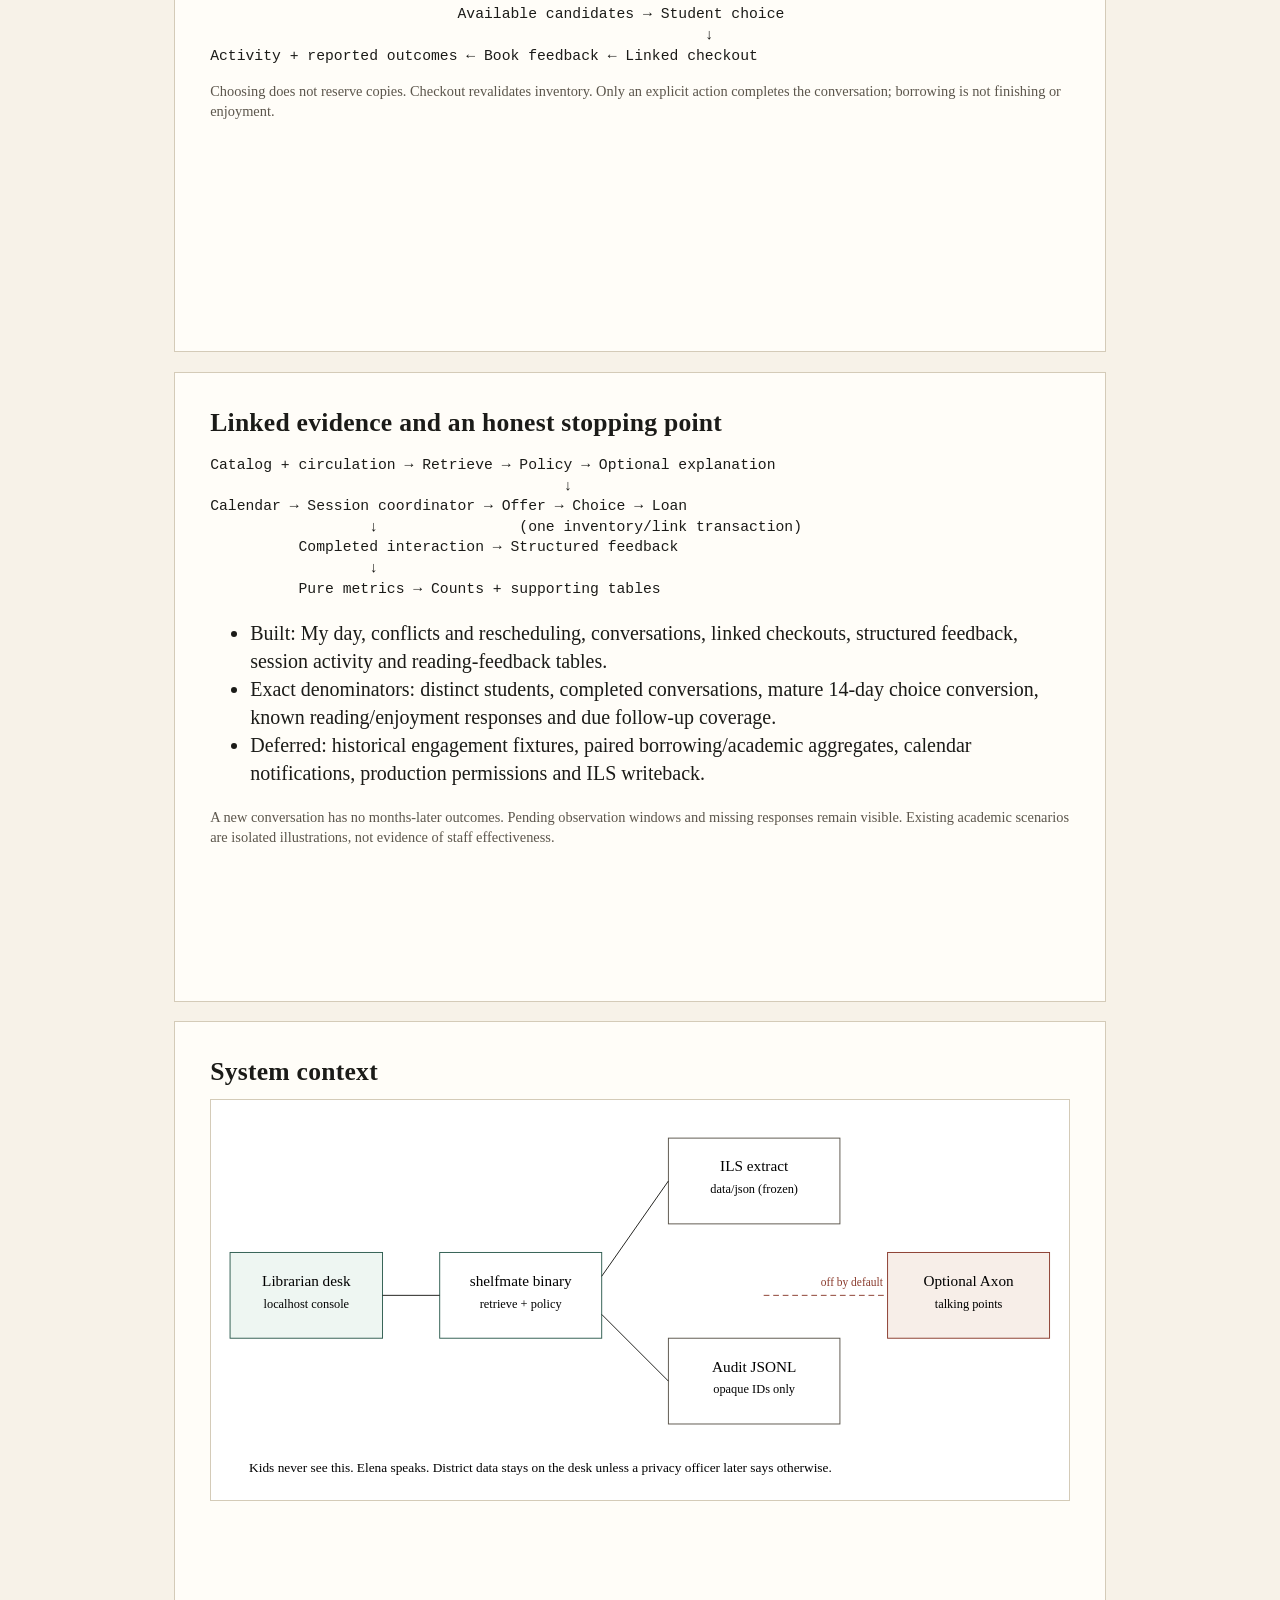
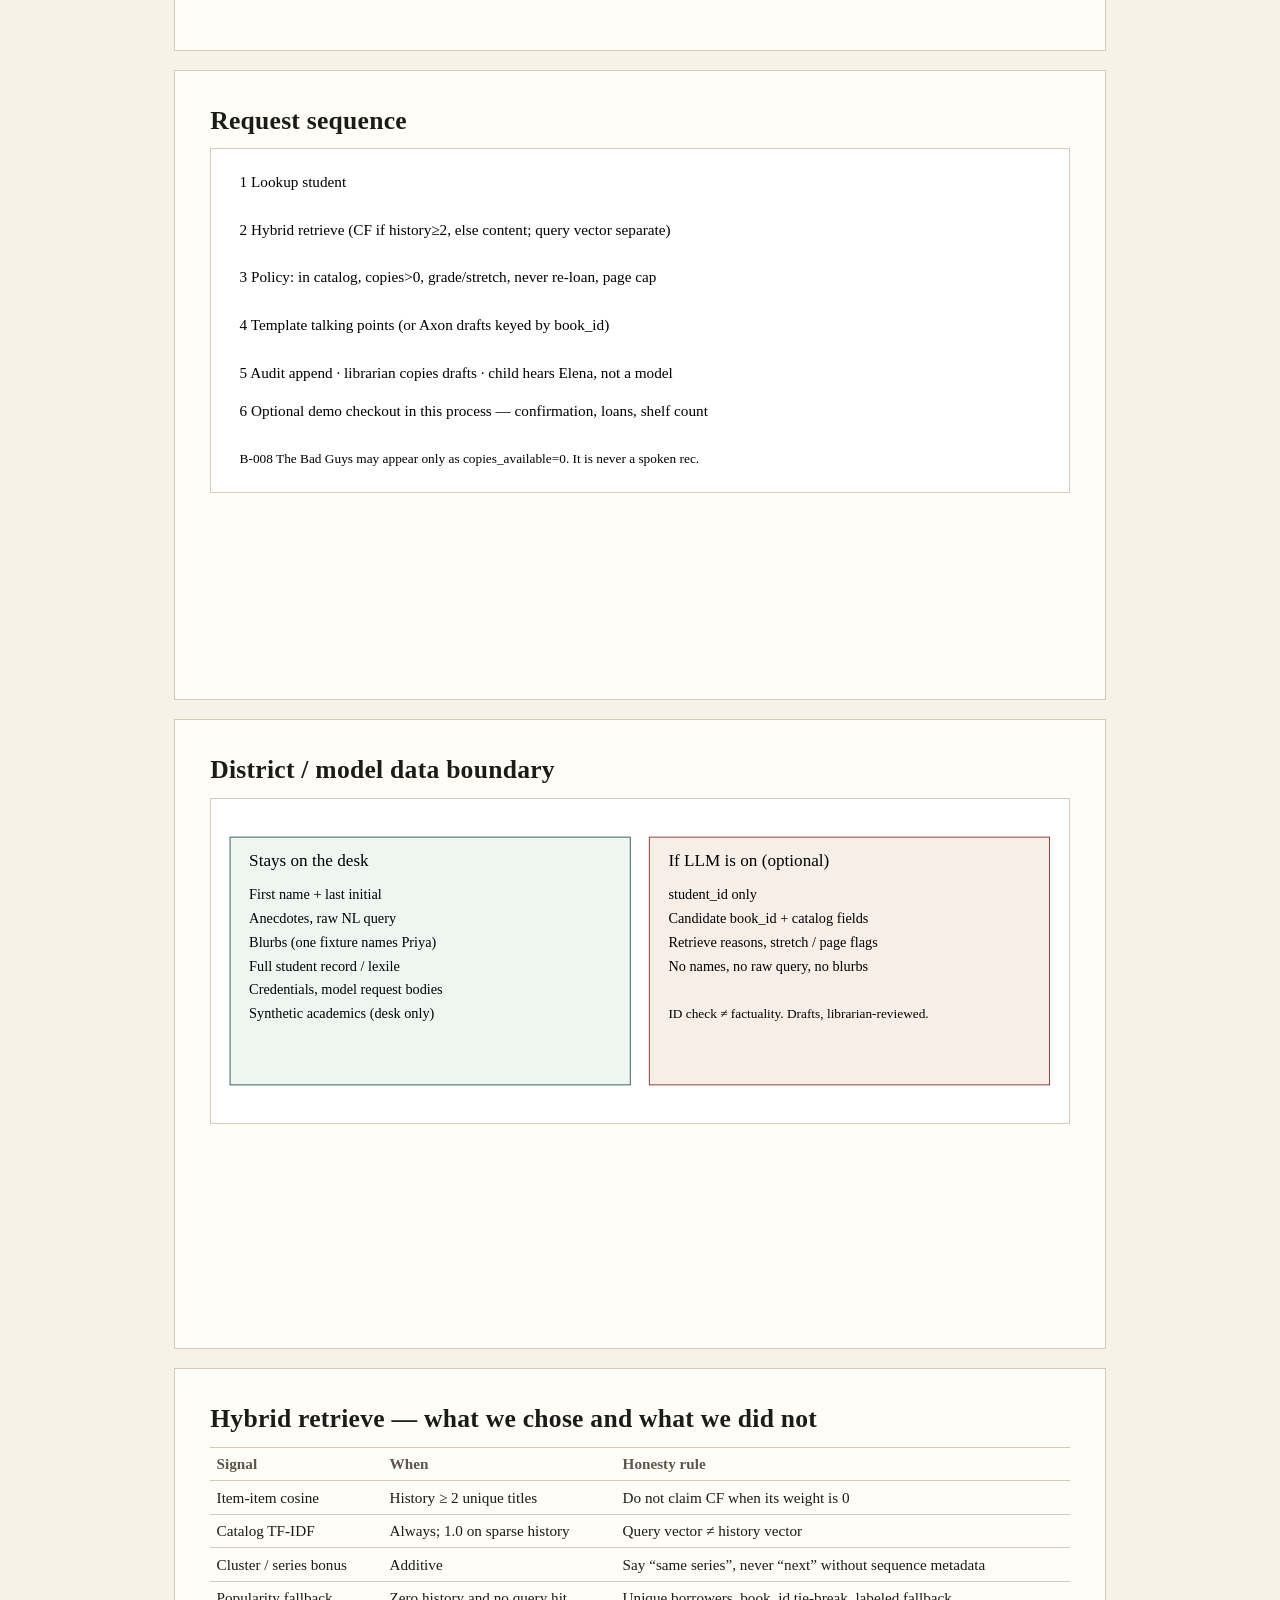
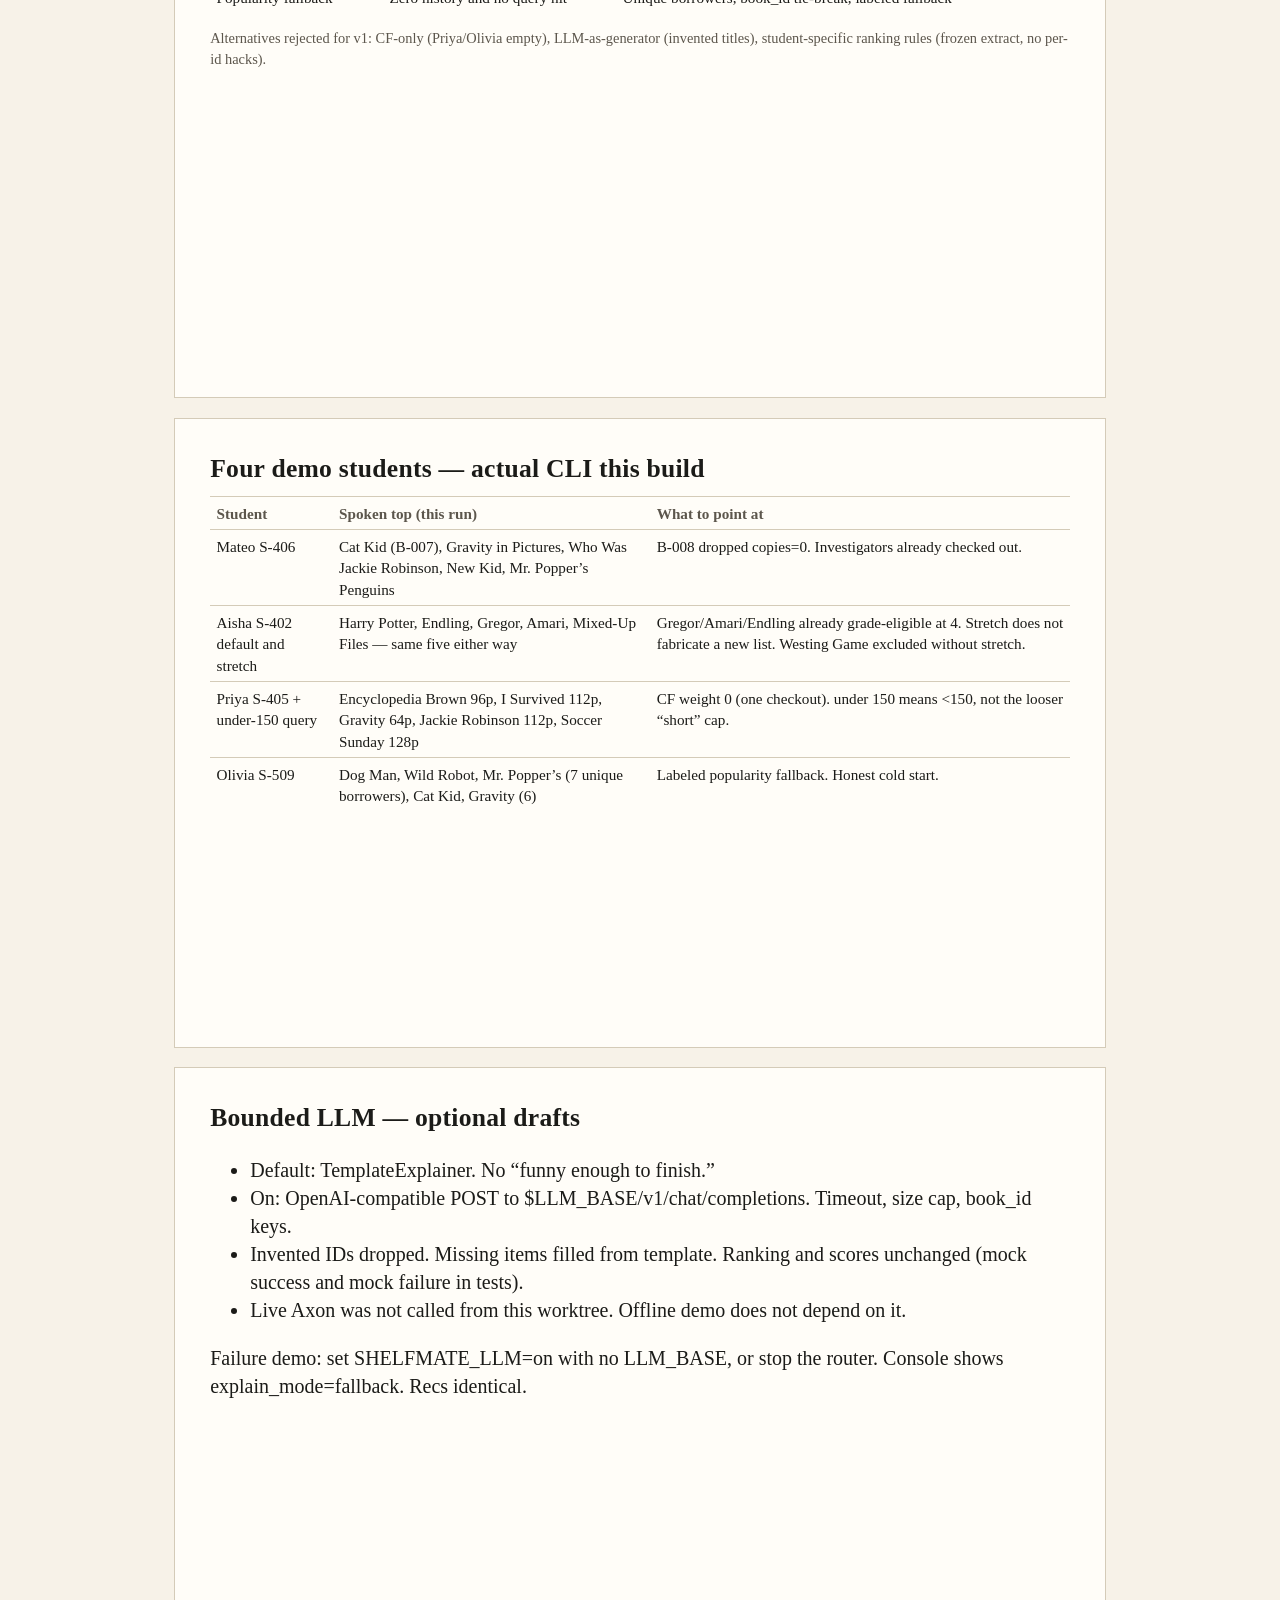
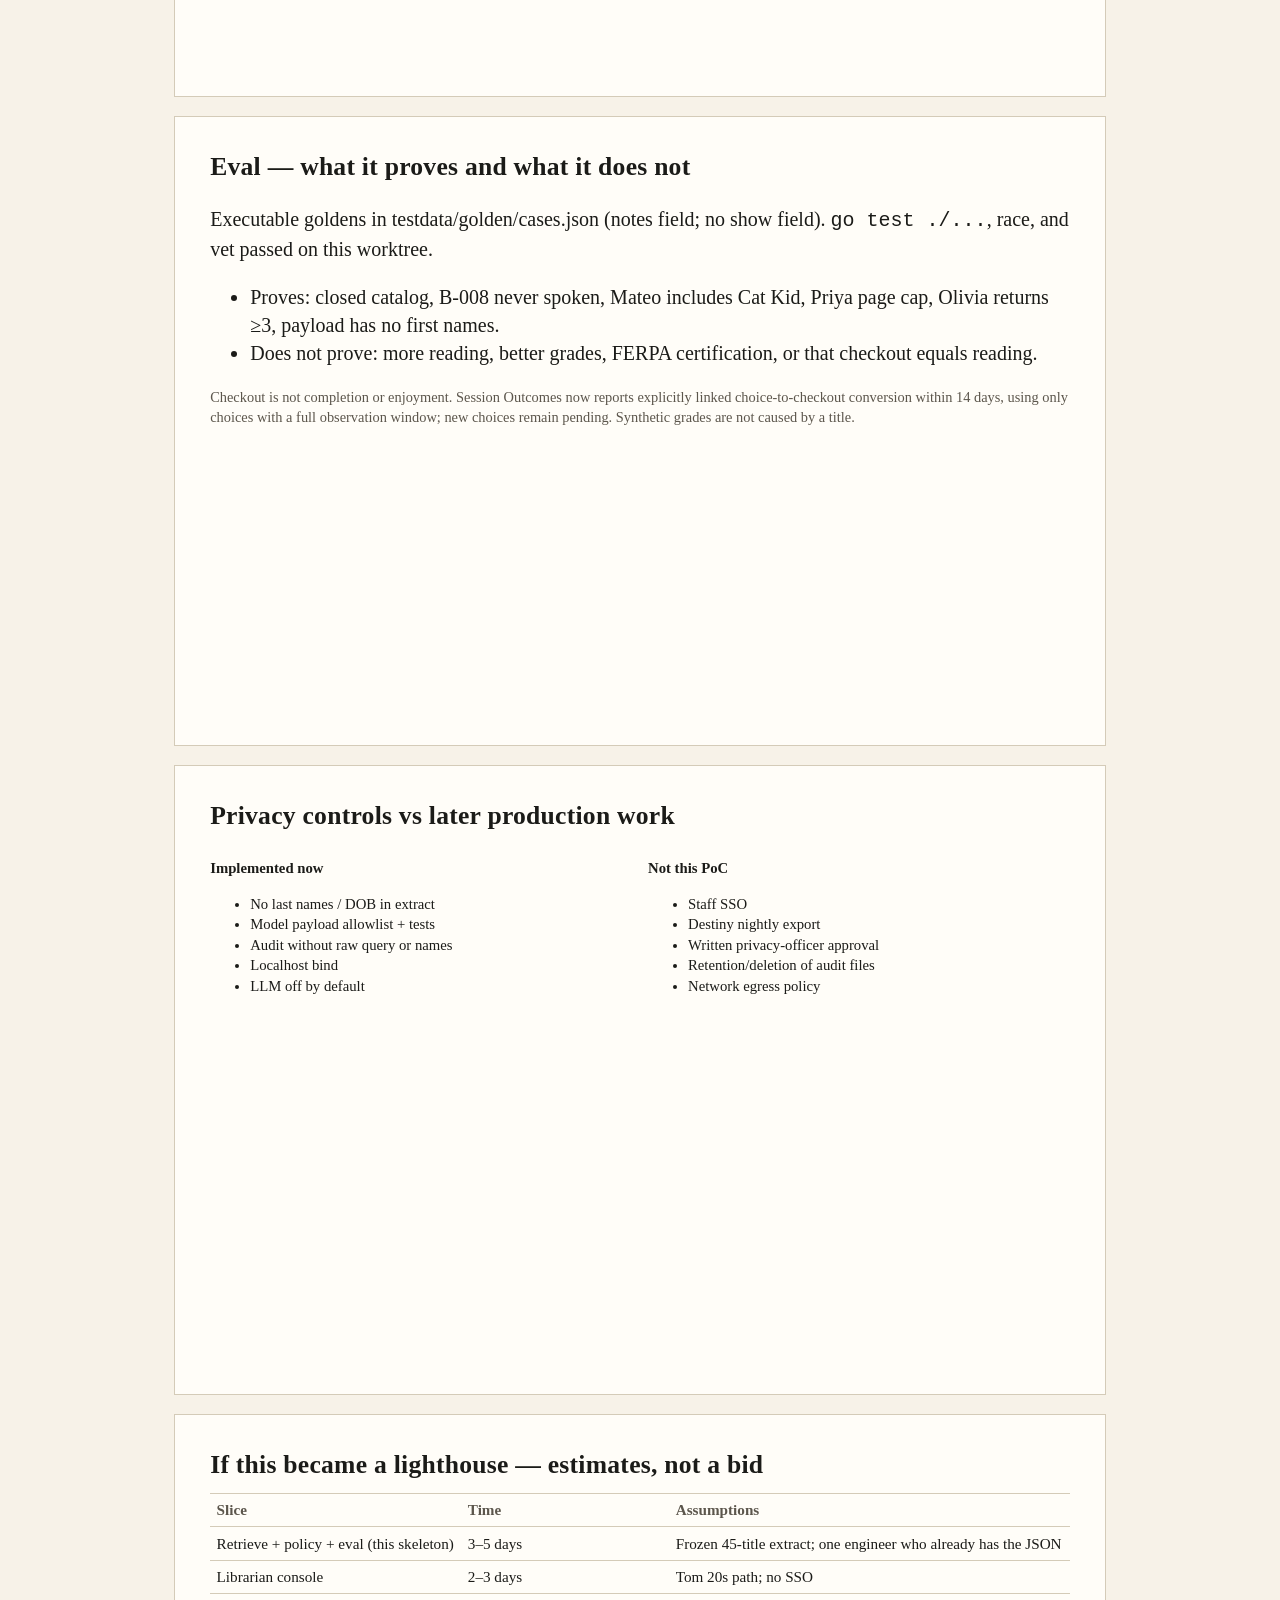
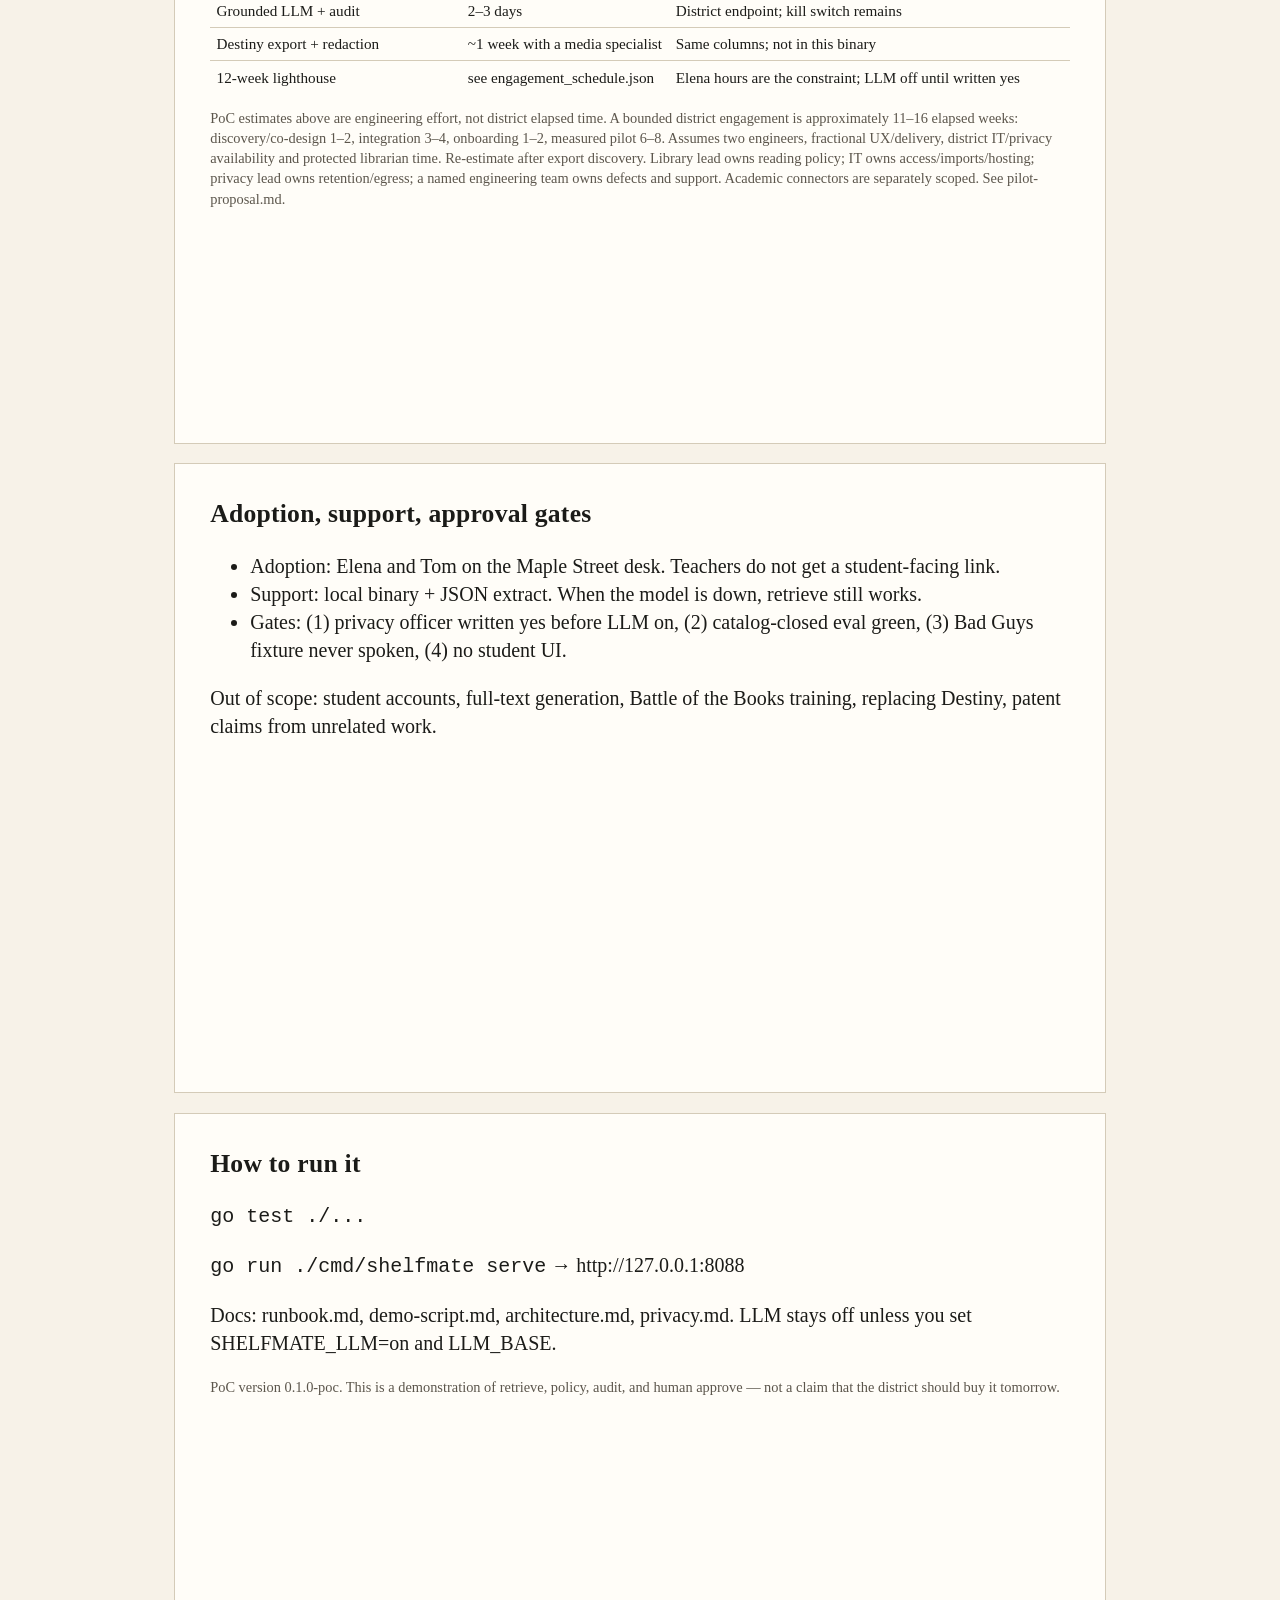
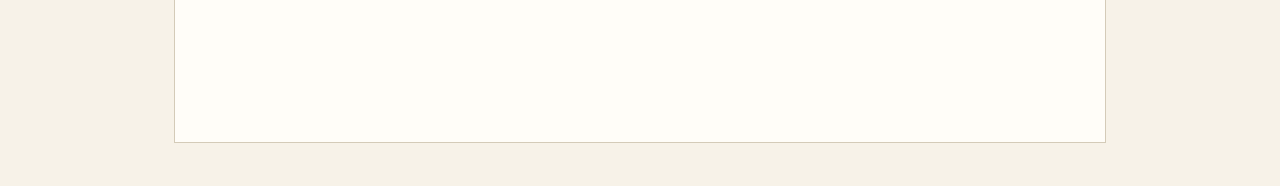
==== commit 506f82a8: "⏺ Implemented the Friday-critical support loop on main:   Needs attention → Schedule → Conversation " ====
--- a/docs/deck.html
+++ b/docs/deck.html
@@ -52,6 +52,35 @@
     </section>
 
     <section>
+      <h2>Scale trusted conversations, not replace them</h2>
+      <p>Needs attention → Schedule → Conversation → Choose together → Checkout → Follow up → Outcomes.</p>
+      <p>The local console now connects an internal appointment or walk-in to offered books, an explicit choice, an atomic loan link, and book-specific feedback. The existing student workspace stays intact.</p>
+      <pre class="small" aria-label="Librarian journey diagram">Attention queue → Internal appointment → Conversation
+                                           ↓
+                            Available candidates → Student choice
+                                                        ↓
+Activity + reported outcomes ← Book feedback ← Linked checkout</pre>
+      <p class="note">Choosing does not reserve copies. Checkout revalidates inventory. Only an explicit action completes the conversation; borrowing is not finishing or enjoyment.</p>
+    </section>
+
+    <section>
+      <h2>Linked evidence and an honest stopping point</h2>
+      <pre class="small" aria-label="Engagement architecture diagram">Catalog + circulation → Retrieve → Policy → Optional explanation
+                                        ↓
+Calendar → Session coordinator → Offer → Choice → Loan
+                  ↓                (one inventory/link transaction)
+          Completed interaction → Structured feedback
+                  ↓
+          Pure metrics → Counts + supporting tables</pre>
+      <ul>
+        <li>Built: My day, conflicts and rescheduling, conversations, linked checkouts, structured feedback, session activity and reading-feedback tables.</li>
+        <li>Exact denominators: distinct students, completed conversations, mature 14-day choice conversion, known reading/enjoyment responses and due follow-up coverage.</li>
+        <li>Deferred: historical engagement fixtures, paired borrowing/academic aggregates, calendar notifications, production permissions and ILS writeback.</li>
+      </ul>
+      <p class="note">A new conversation has no months-later outcomes. Pending observation windows and missing responses remain visible. Existing academic scenarios are isolated illustrations, not evidence of staff effectiveness.</p>
+    </section>
+
+    <section>
       <h2>System context</h2>
       <svg viewBox="0 0 900 420" role="img" aria-label="System context: desk laptop, ILS extract, retrieve, policy, optional model, audit">
         <rect x="20" y="160" width="160" height="90" fill="#eef6f2" stroke="#2f5d50"/>
@@ -153,7 +182,7 @@
         <li>Proves: closed catalog, B-008 never spoken, Mateo includes Cat Kid, Priya page cap, Olivia returns ≥3, payload has no first names.</li>
         <li>Does not prove: more reading, better grades, FERPA certification, or that checkout equals reading.</li>
       </ul>
-      <p class="note">Checkout is a proxy. This PoC can demo a desk checkout in process memory; it does not write Destiny. Conversion (rec → checkout in 14 days) would be a lighthouse metric, directional only. Borrowed is not finished. Synthetic grades are not caused by a title.</p>
+      <p class="note">Checkout is not completion or enjoyment. Session Outcomes now reports explicitly linked choice-to-checkout conversion within 14 days, using only choices with a full observation window; new choices remain pending. Synthetic grades are not caused by a title.</p>
     </section>
 
     <section>
@@ -192,7 +221,7 @@
         <tr><td>Destiny export + redaction</td><td>~1 week with a media specialist</td><td>Same columns; not in this binary</td></tr>
         <tr><td>12-week lighthouse</td><td>see engagement_schedule.json</td><td>Elena hours are the constraint; LLM off until written yes</td></tr>
       </table>
-      <p class="note">Staffing guess: 1 engineer + Elena desk time + privacy officer gate. Support owner in a real rollout would be district IT + library, not a vendor model endpoint talking to kids.</p>
+      <p class="note">PoC estimates above are engineering effort, not district elapsed time. A bounded district engagement is approximately 11–16 elapsed weeks: discovery/co-design 1–2, integration 3–4, onboarding 1–2, measured pilot 6–8. Assumes two engineers, fractional UX/delivery, district IT/privacy availability and protected librarian time. Re-estimate after export discovery. Library lead owns reading policy; IT owns access/imports/hosting; privacy lead owns retention/egress; a named engineering team owns defects and support. Academic connectors are separately scoped. See pilot-proposal.md.</p>
     </section>
 
     <section>
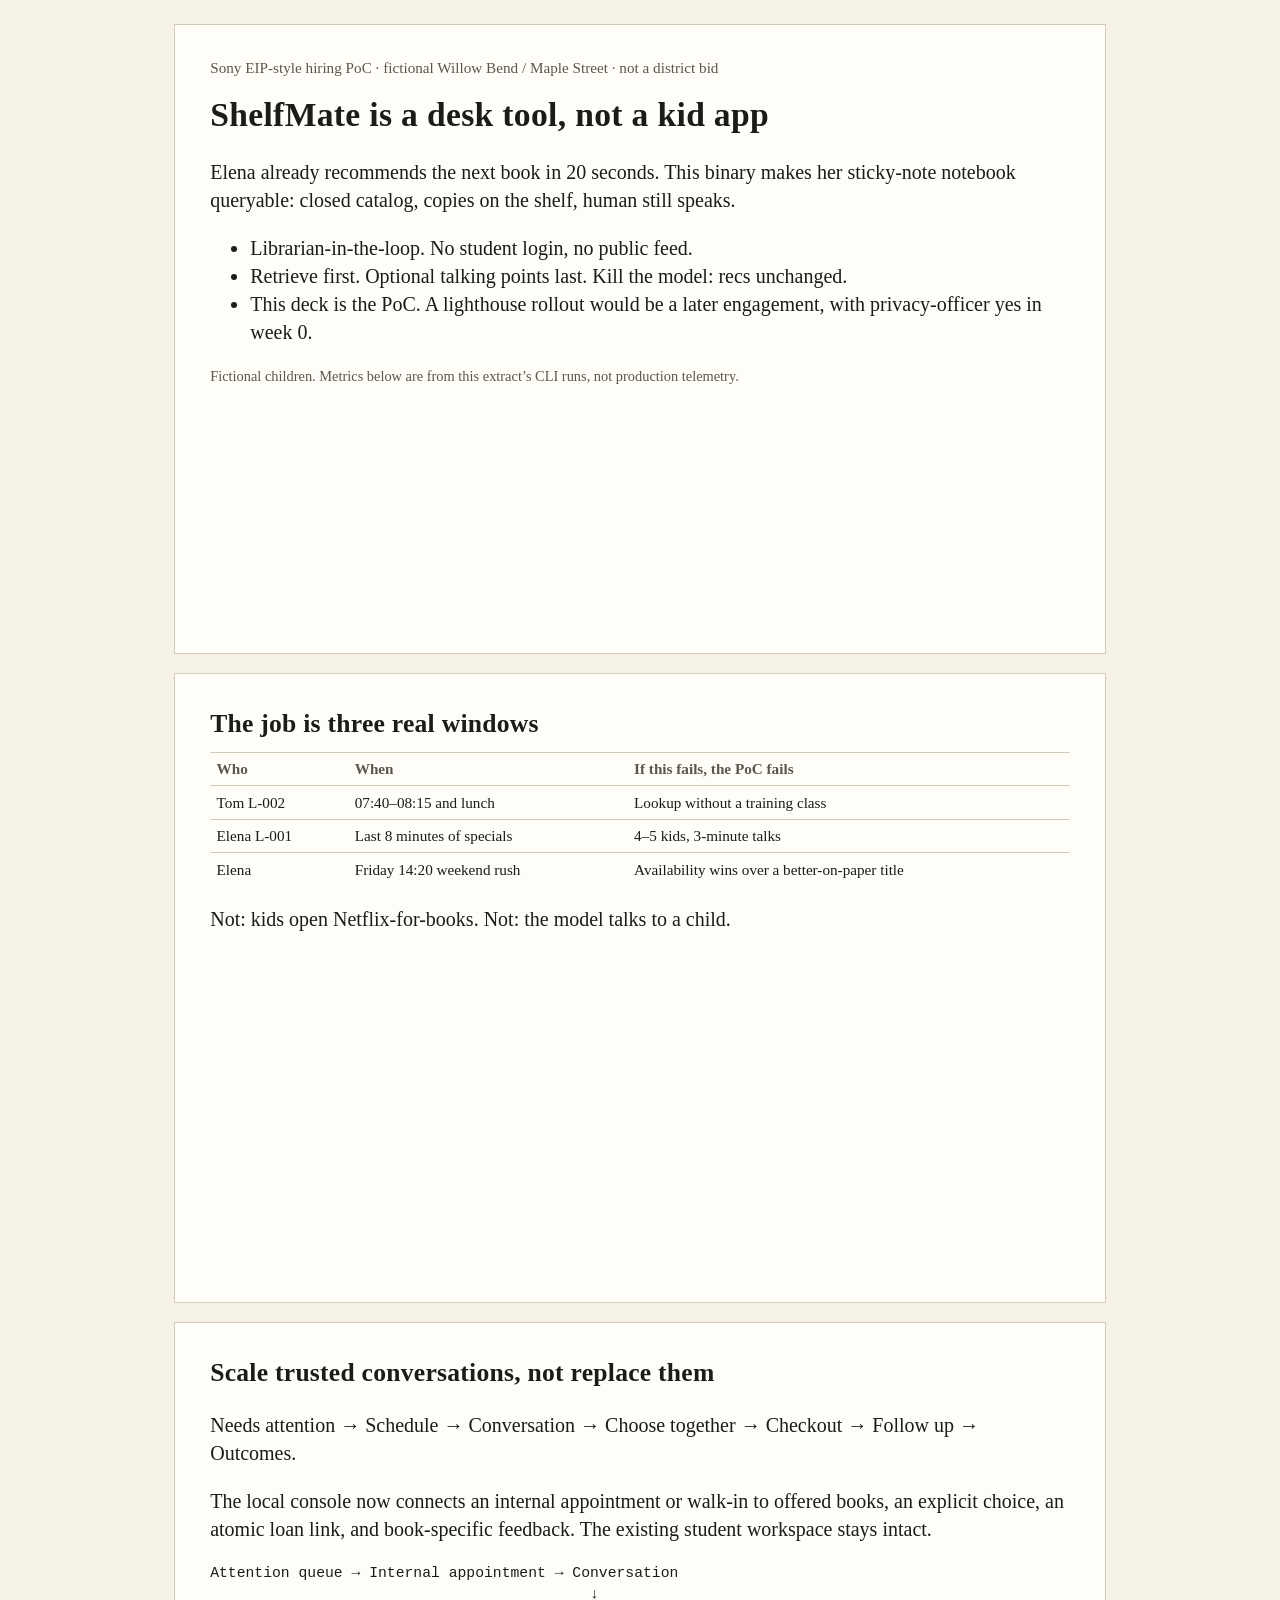
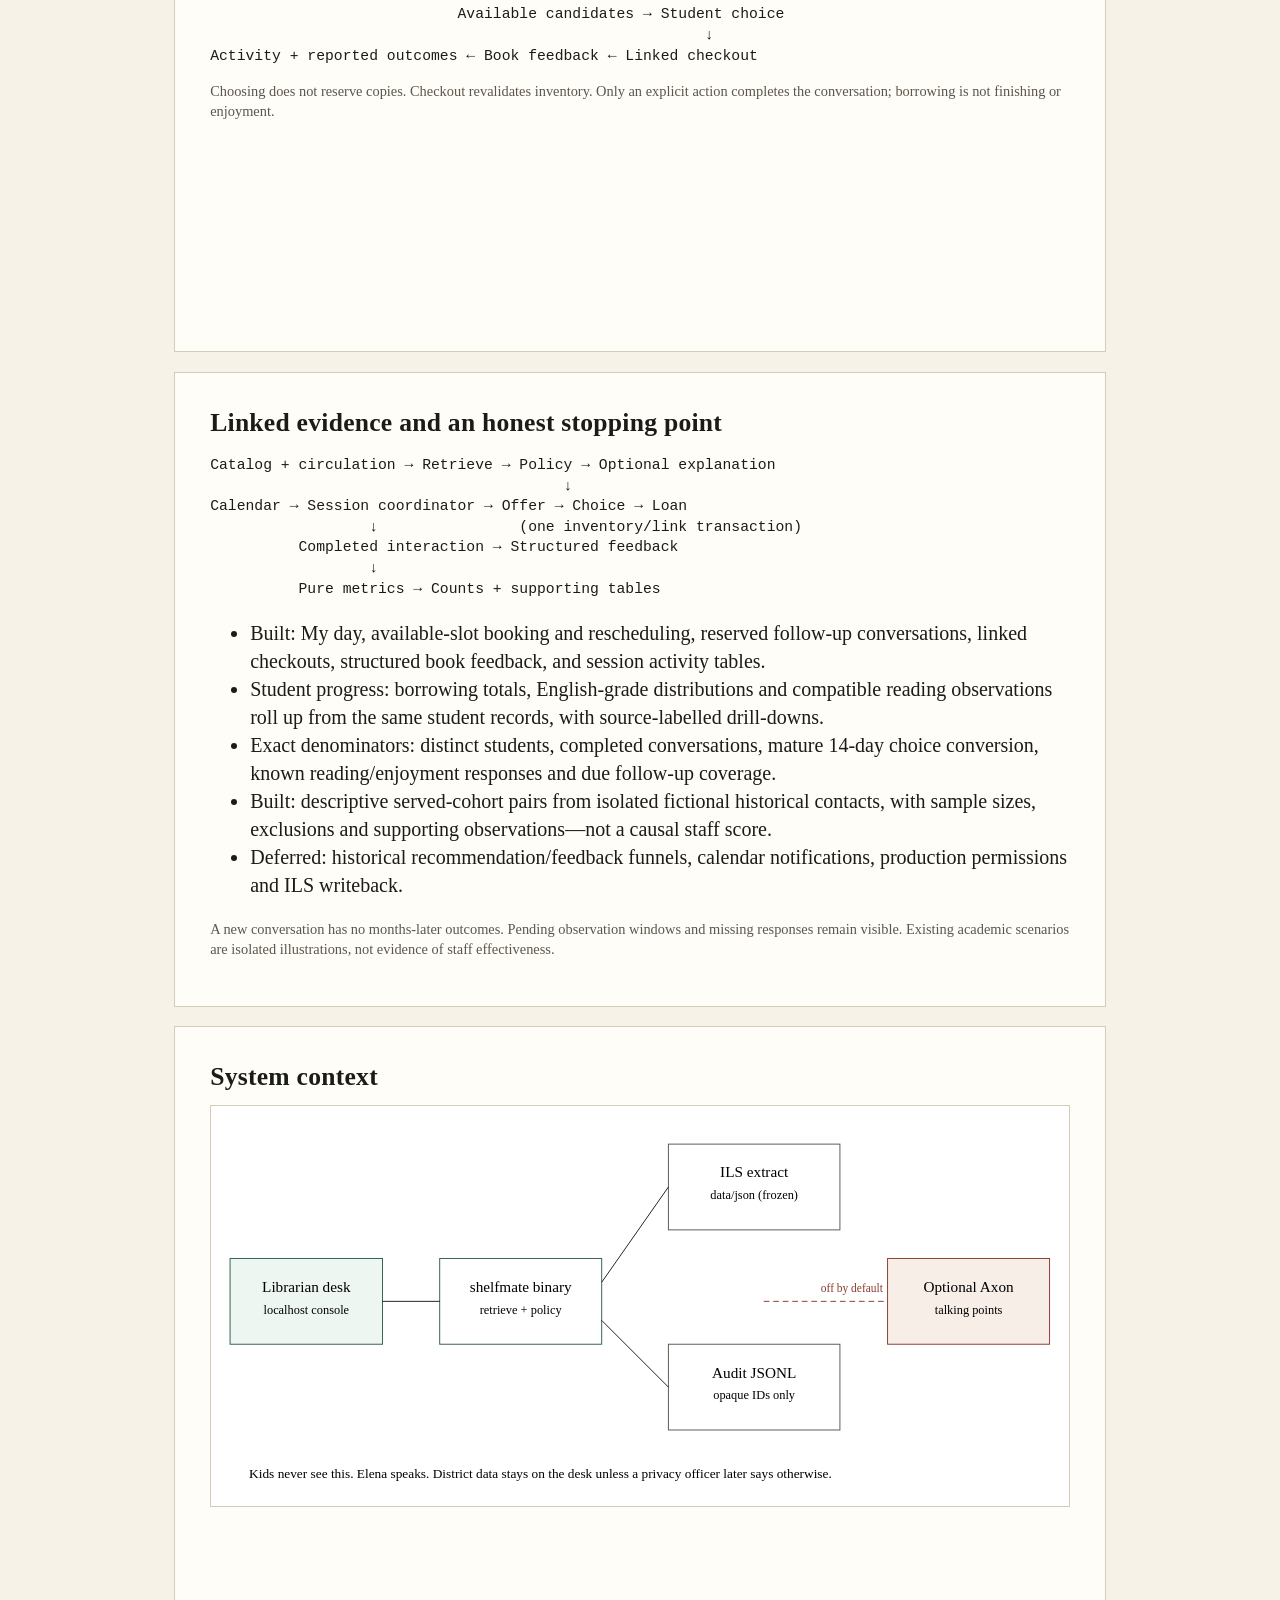
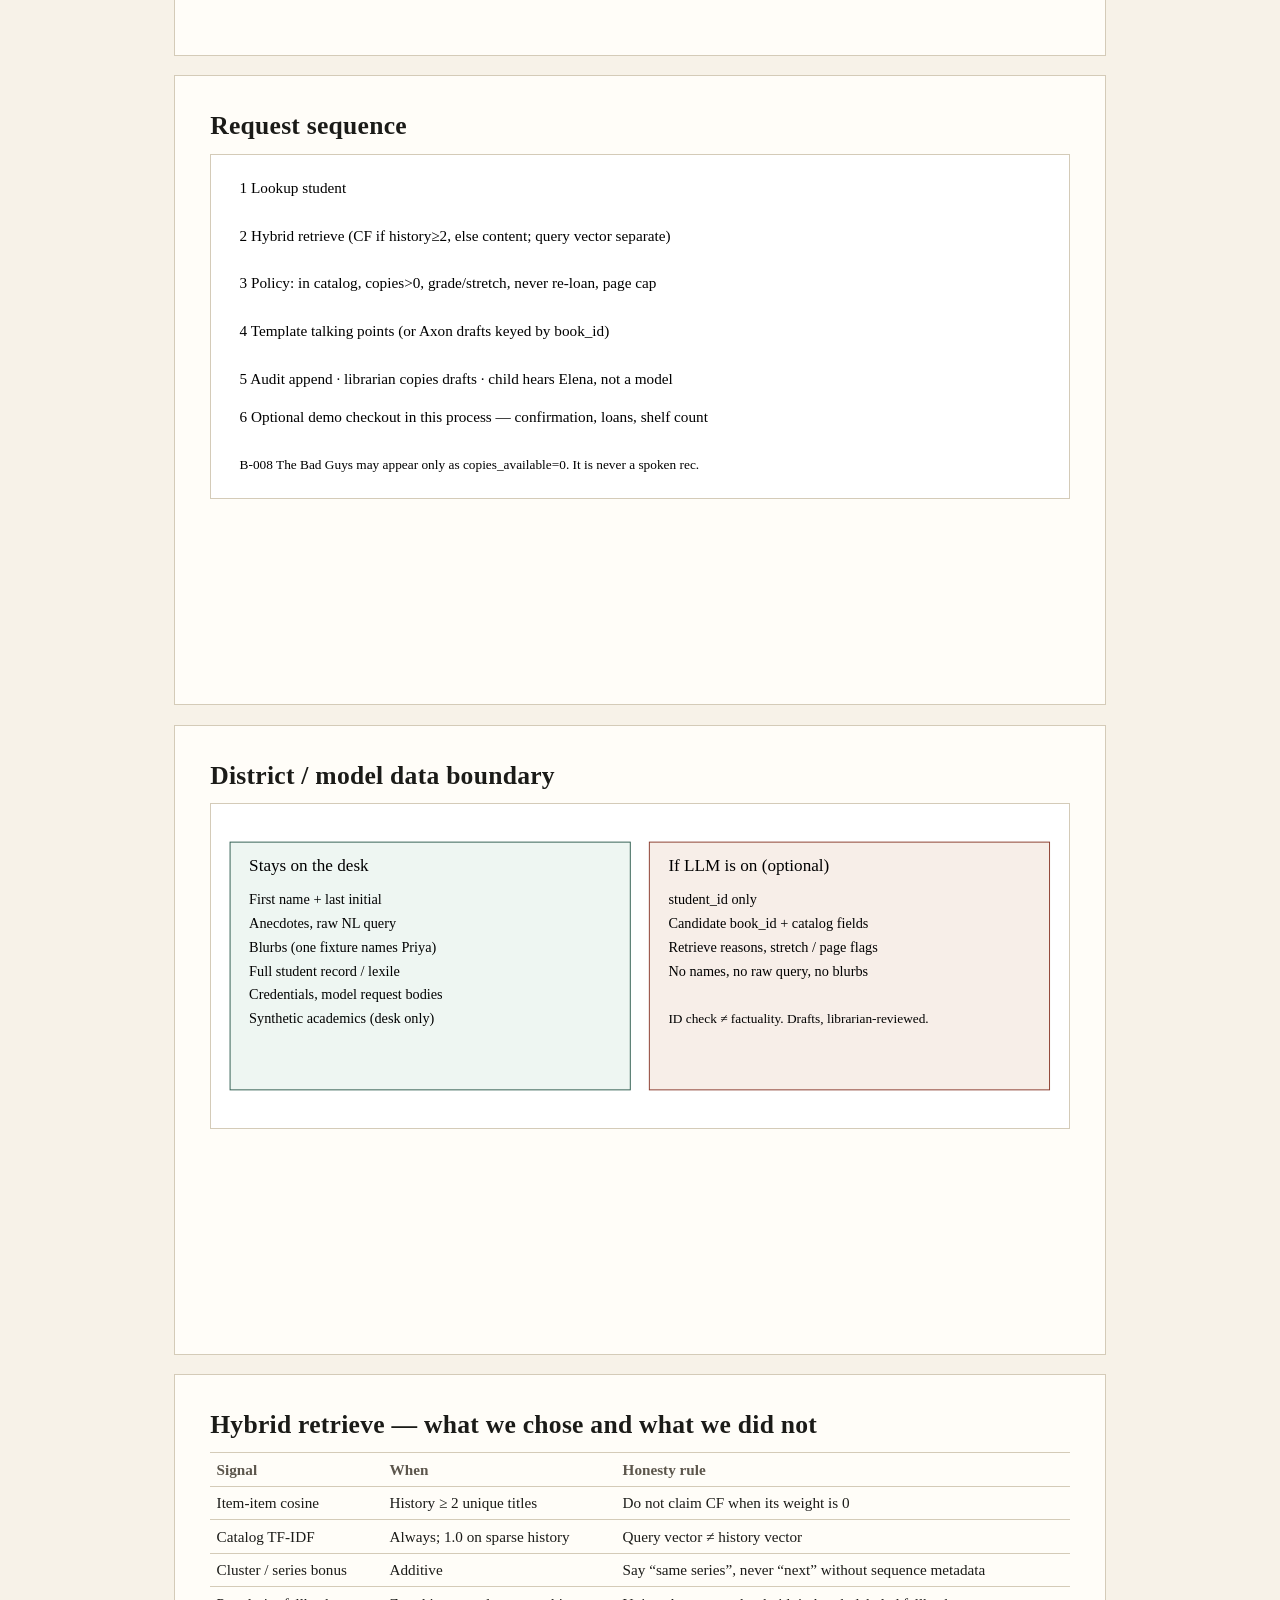
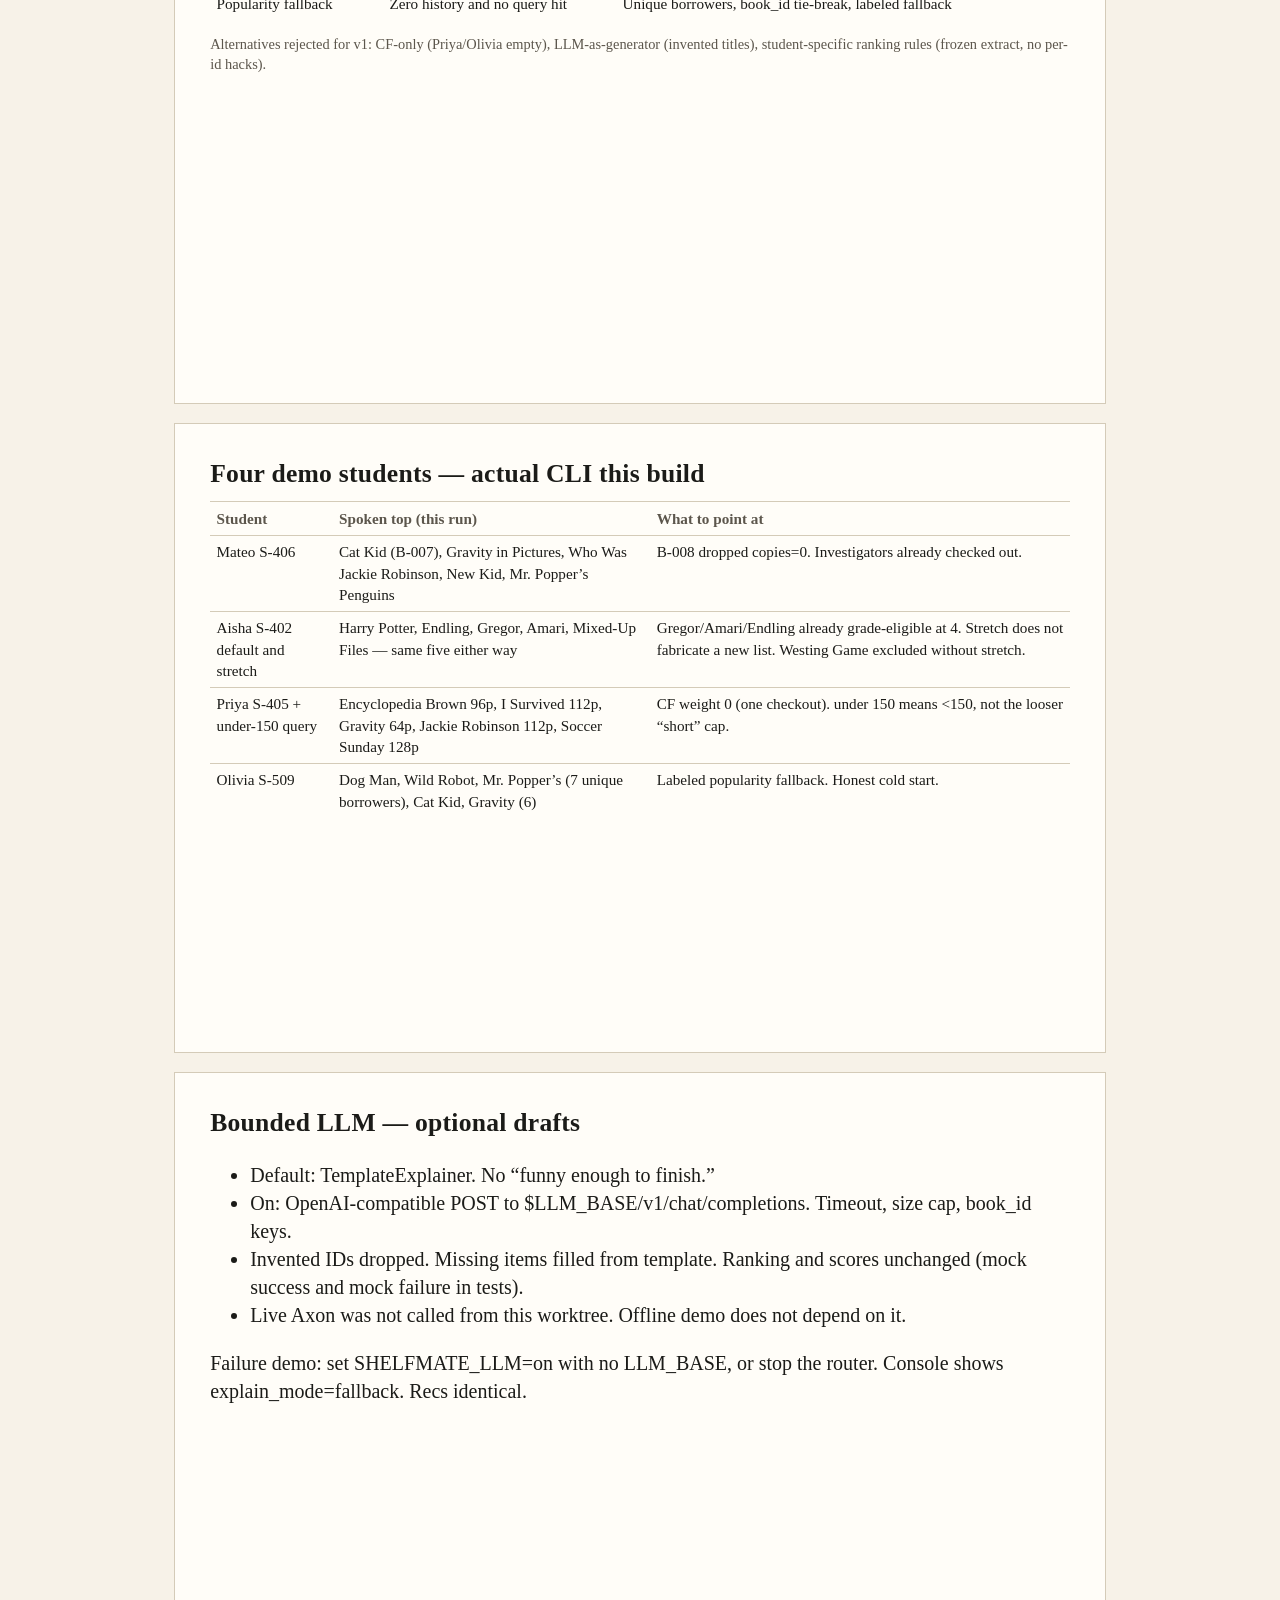
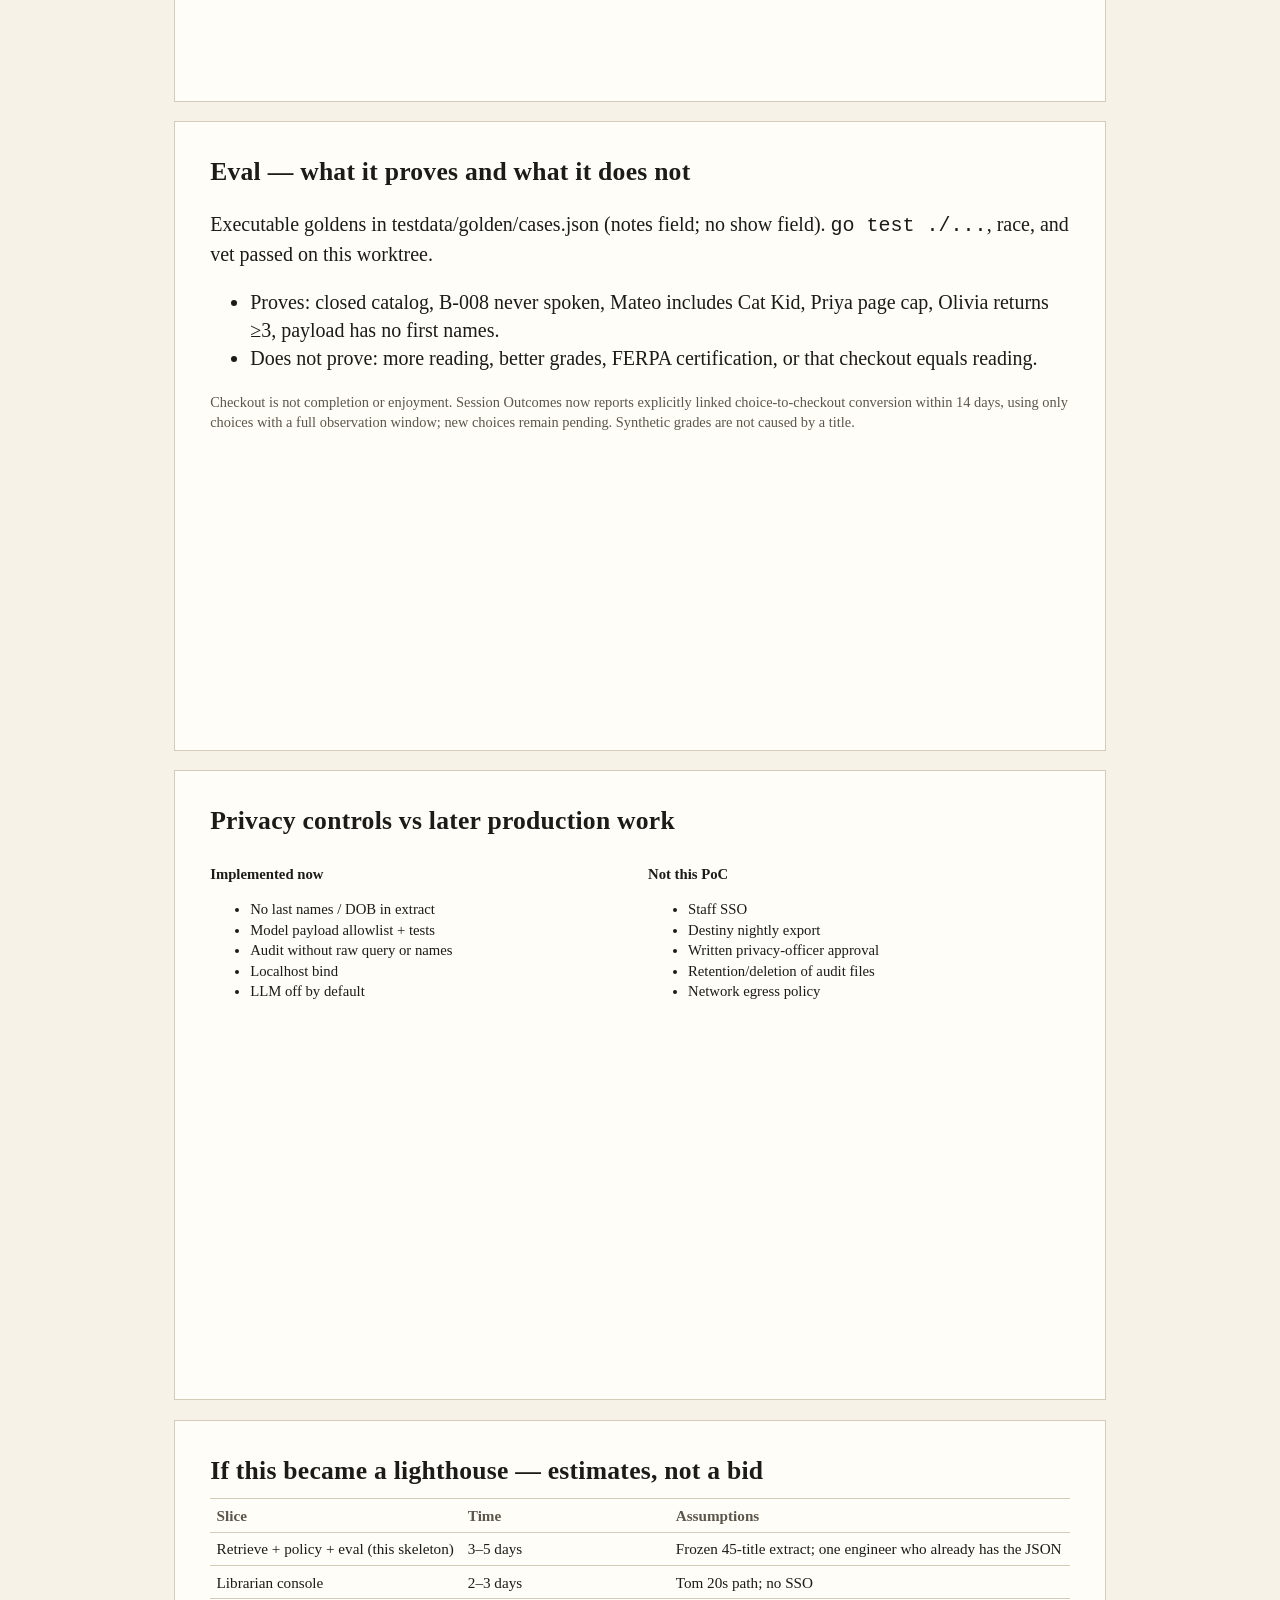
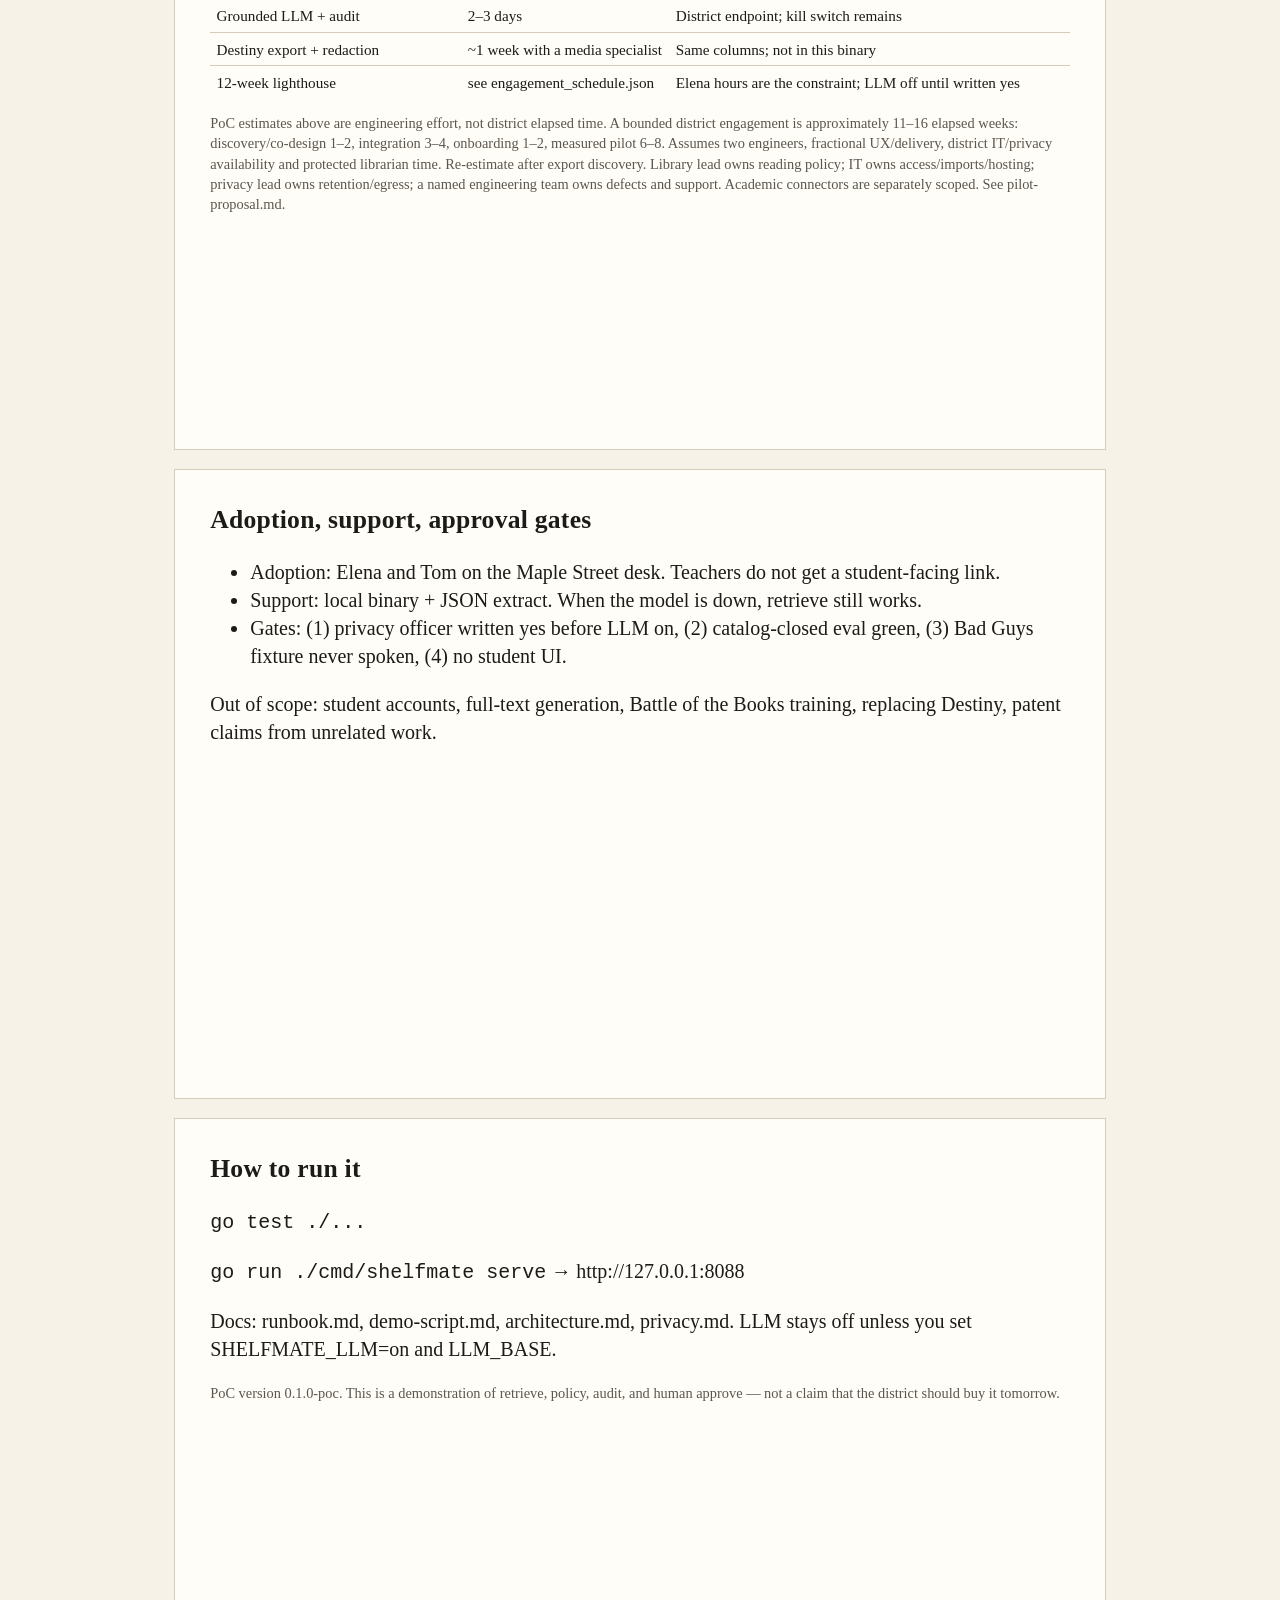
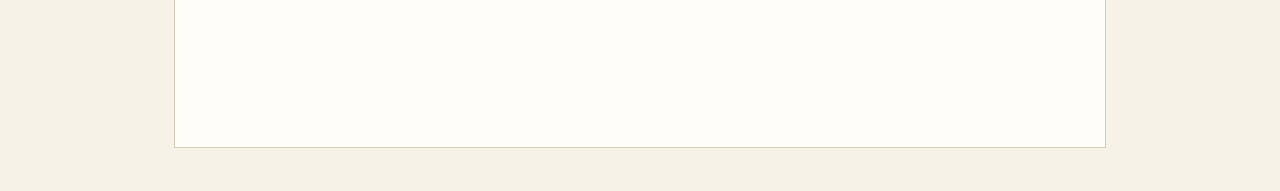
==== commit 63a75403: "The historical served-cohort outcomes are now implemented, and the presentation/documentation have b" ====
--- a/docs/deck.html
+++ b/docs/deck.html
@@ -21,9 +21,10 @@
     th { color: var(--muted); font-weight: 600; }
     .note { color: var(--muted); font-size: 0.9rem; }
     svg { width: 100%; height: auto; background: #fff; border: 1px solid var(--line); }
+    pre { white-space: pre-wrap; overflow-wrap: anywhere; }
     .small { font-size: 0.92rem; }
     @media print { section { min-height: auto; border: 0; } body { background: #fff; } }
-    @media (max-width: 720px) { .grid { grid-template-columns: 1fr; } }
+    @media (max-width: 720px) { .grid { grid-template-columns: 1fr; } .deck { padding: .75rem; } section { padding: 1rem; } table { table-layout: fixed; overflow-wrap: anywhere; } code { overflow-wrap: anywhere; } }
   </style>
 </head>
 <body>
@@ -73,9 +74,11 @@
                   ↓
           Pure metrics → Counts + supporting tables</pre>
       <ul>
-        <li>Built: My day, conflicts and rescheduling, conversations, linked checkouts, structured feedback, session activity and reading-feedback tables.</li>
+        <li>Built: My day, available-slot booking and rescheduling, reserved follow-up conversations, linked checkouts, structured book feedback, and session activity tables.</li>
+        <li>Student progress: borrowing totals, English-grade distributions and compatible reading observations roll up from the same student records, with source-labelled drill-downs.</li>
         <li>Exact denominators: distinct students, completed conversations, mature 14-day choice conversion, known reading/enjoyment responses and due follow-up coverage.</li>
-        <li>Deferred: historical engagement fixtures, paired borrowing/academic aggregates, calendar notifications, production permissions and ILS writeback.</li>
+        <li>Built: descriptive served-cohort pairs from isolated fictional historical contacts, with sample sizes, exclusions and supporting observations—not a causal staff score.</li>
+        <li>Deferred: historical recommendation/feedback funnels, calendar notifications, production permissions and ILS writeback.</li>
       </ul>
       <p class="note">A new conversation has no months-later outcomes. Pending observation windows and missing responses remain visible. Existing academic scenarios are isolated illustrations, not evidence of staff effectiveness.</p>
     </section>
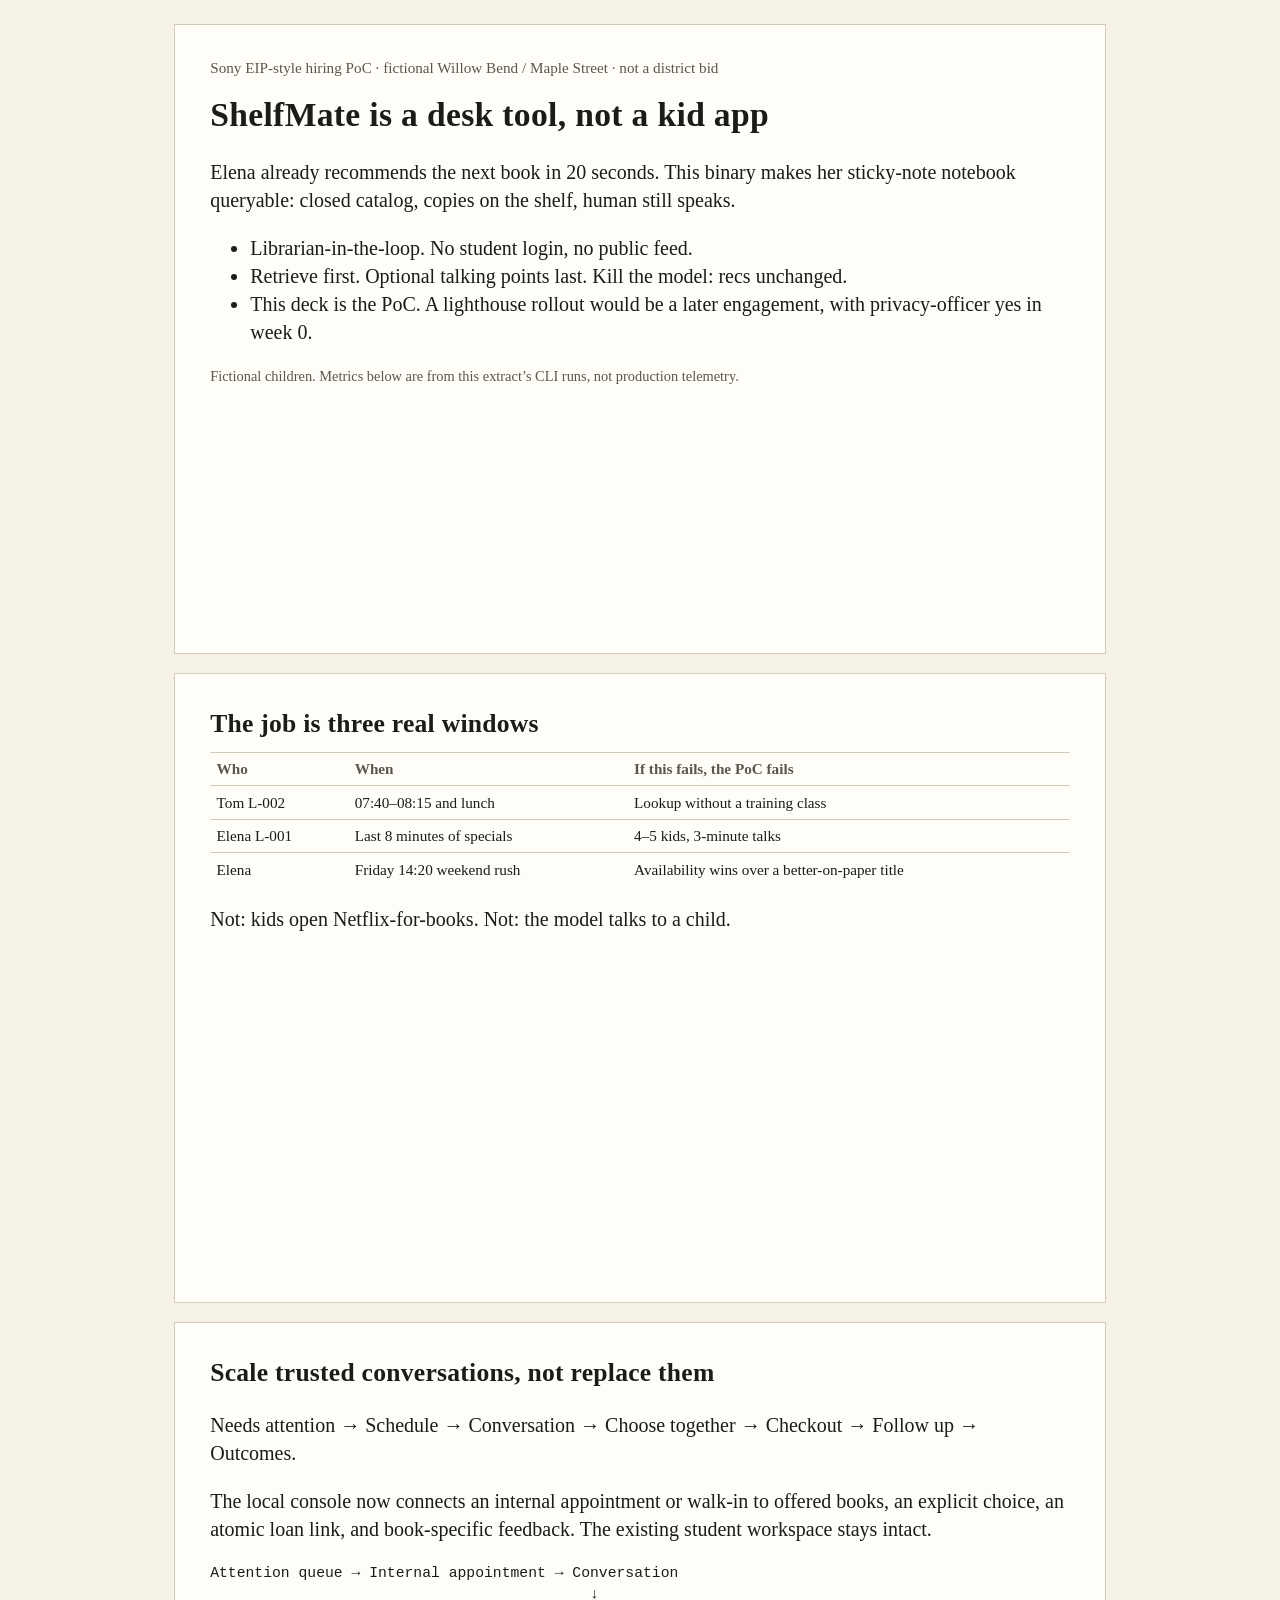
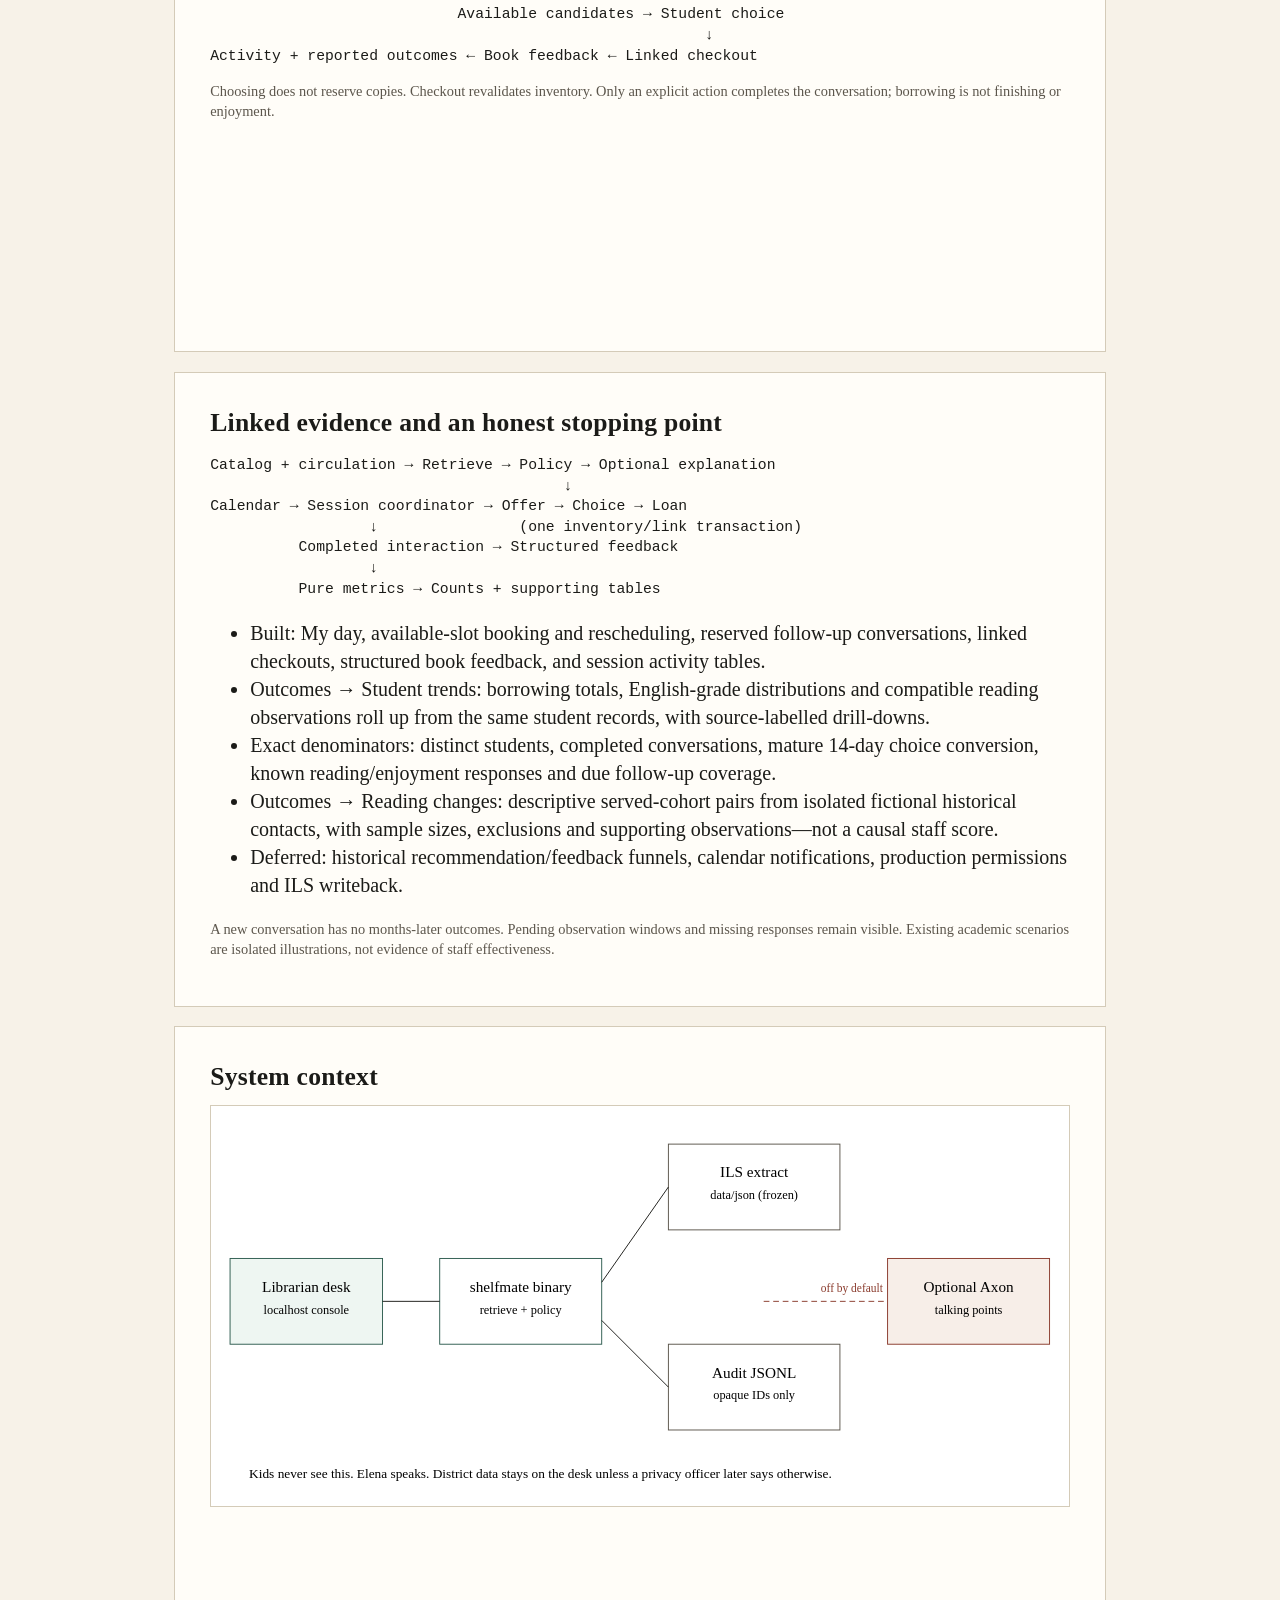
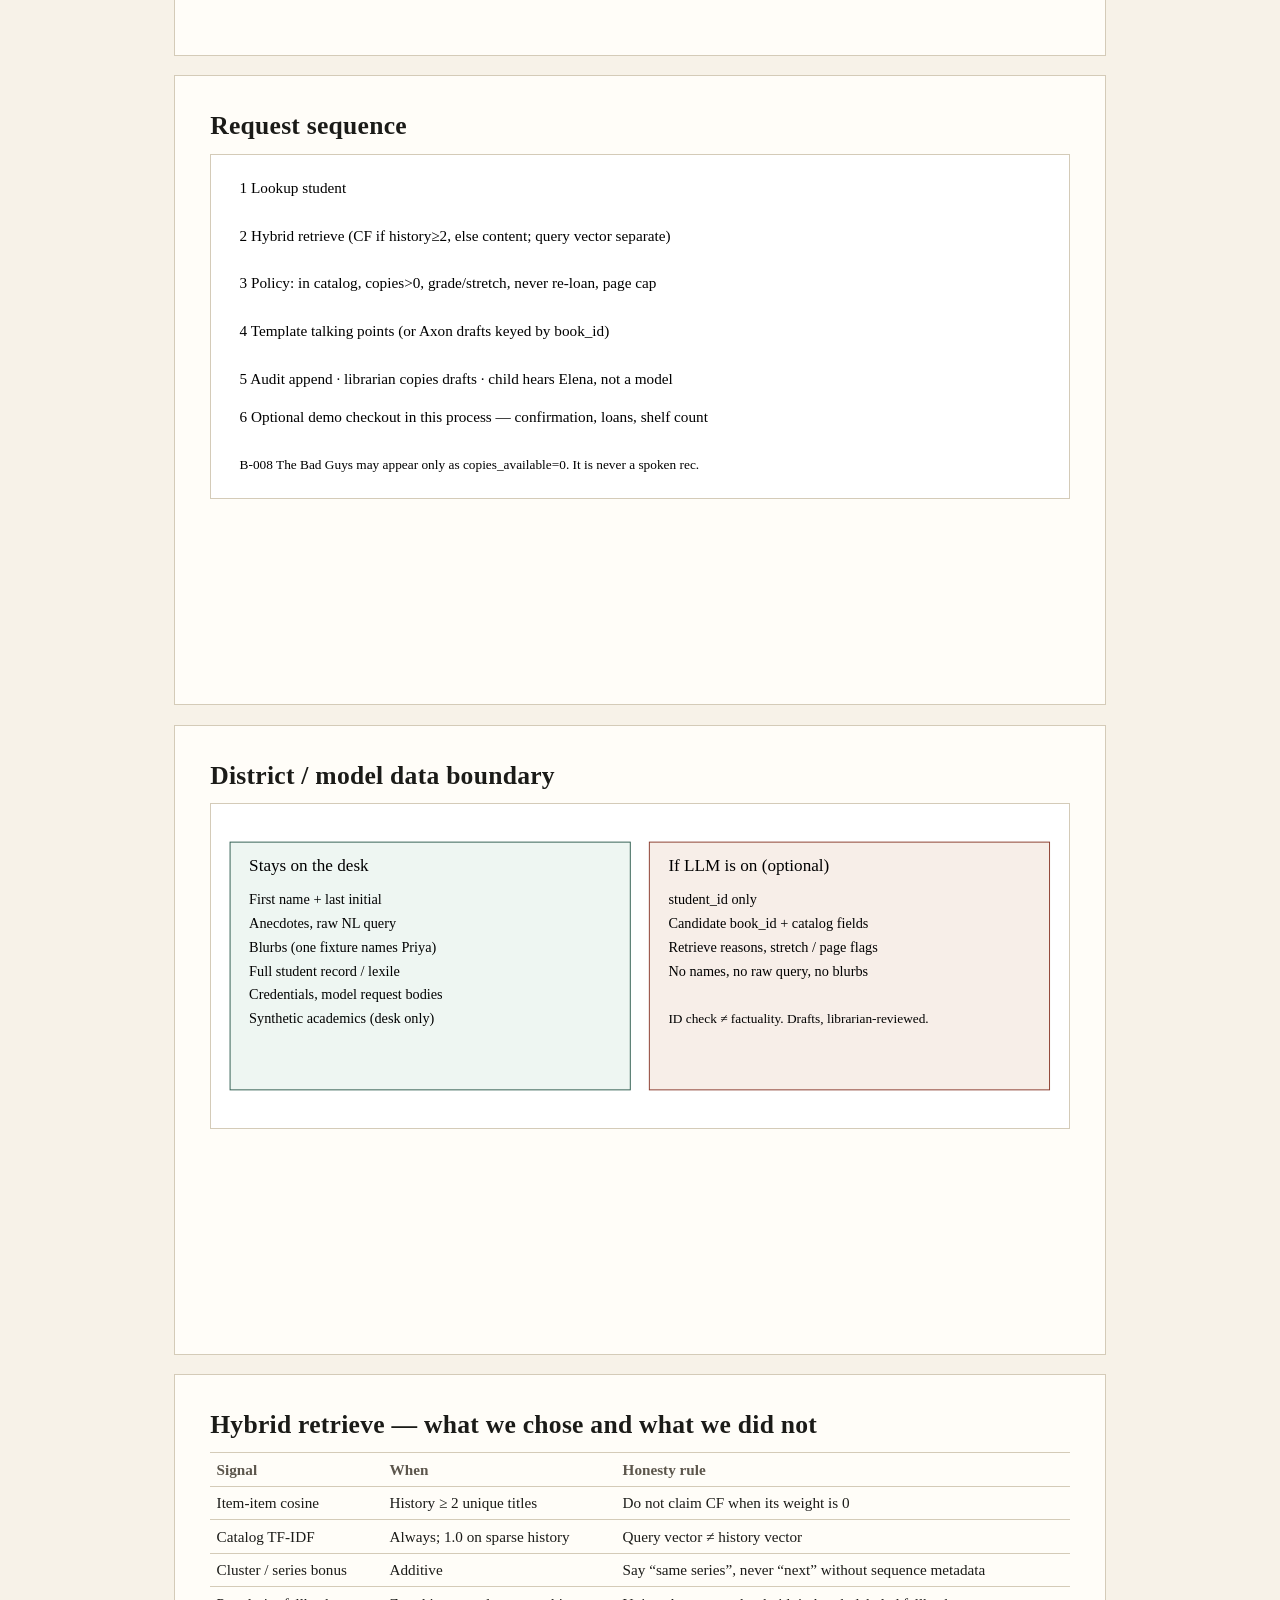
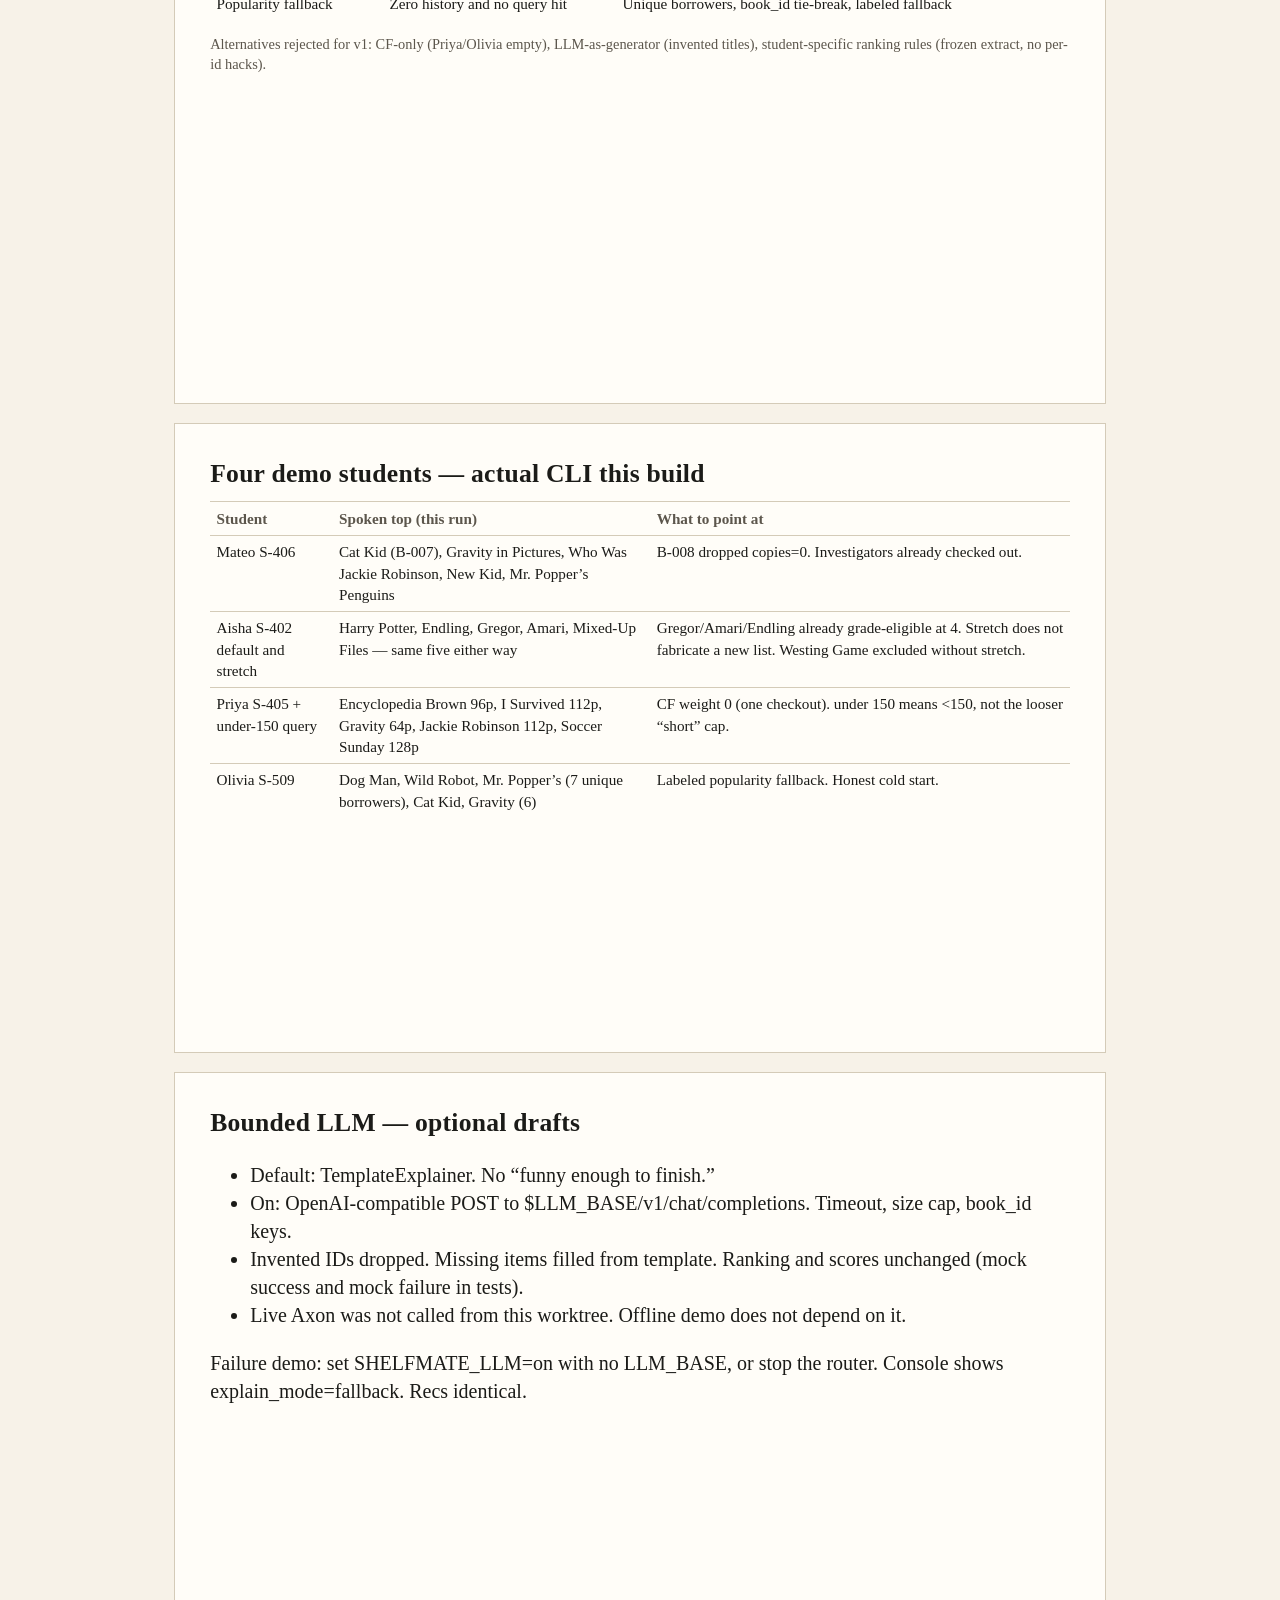
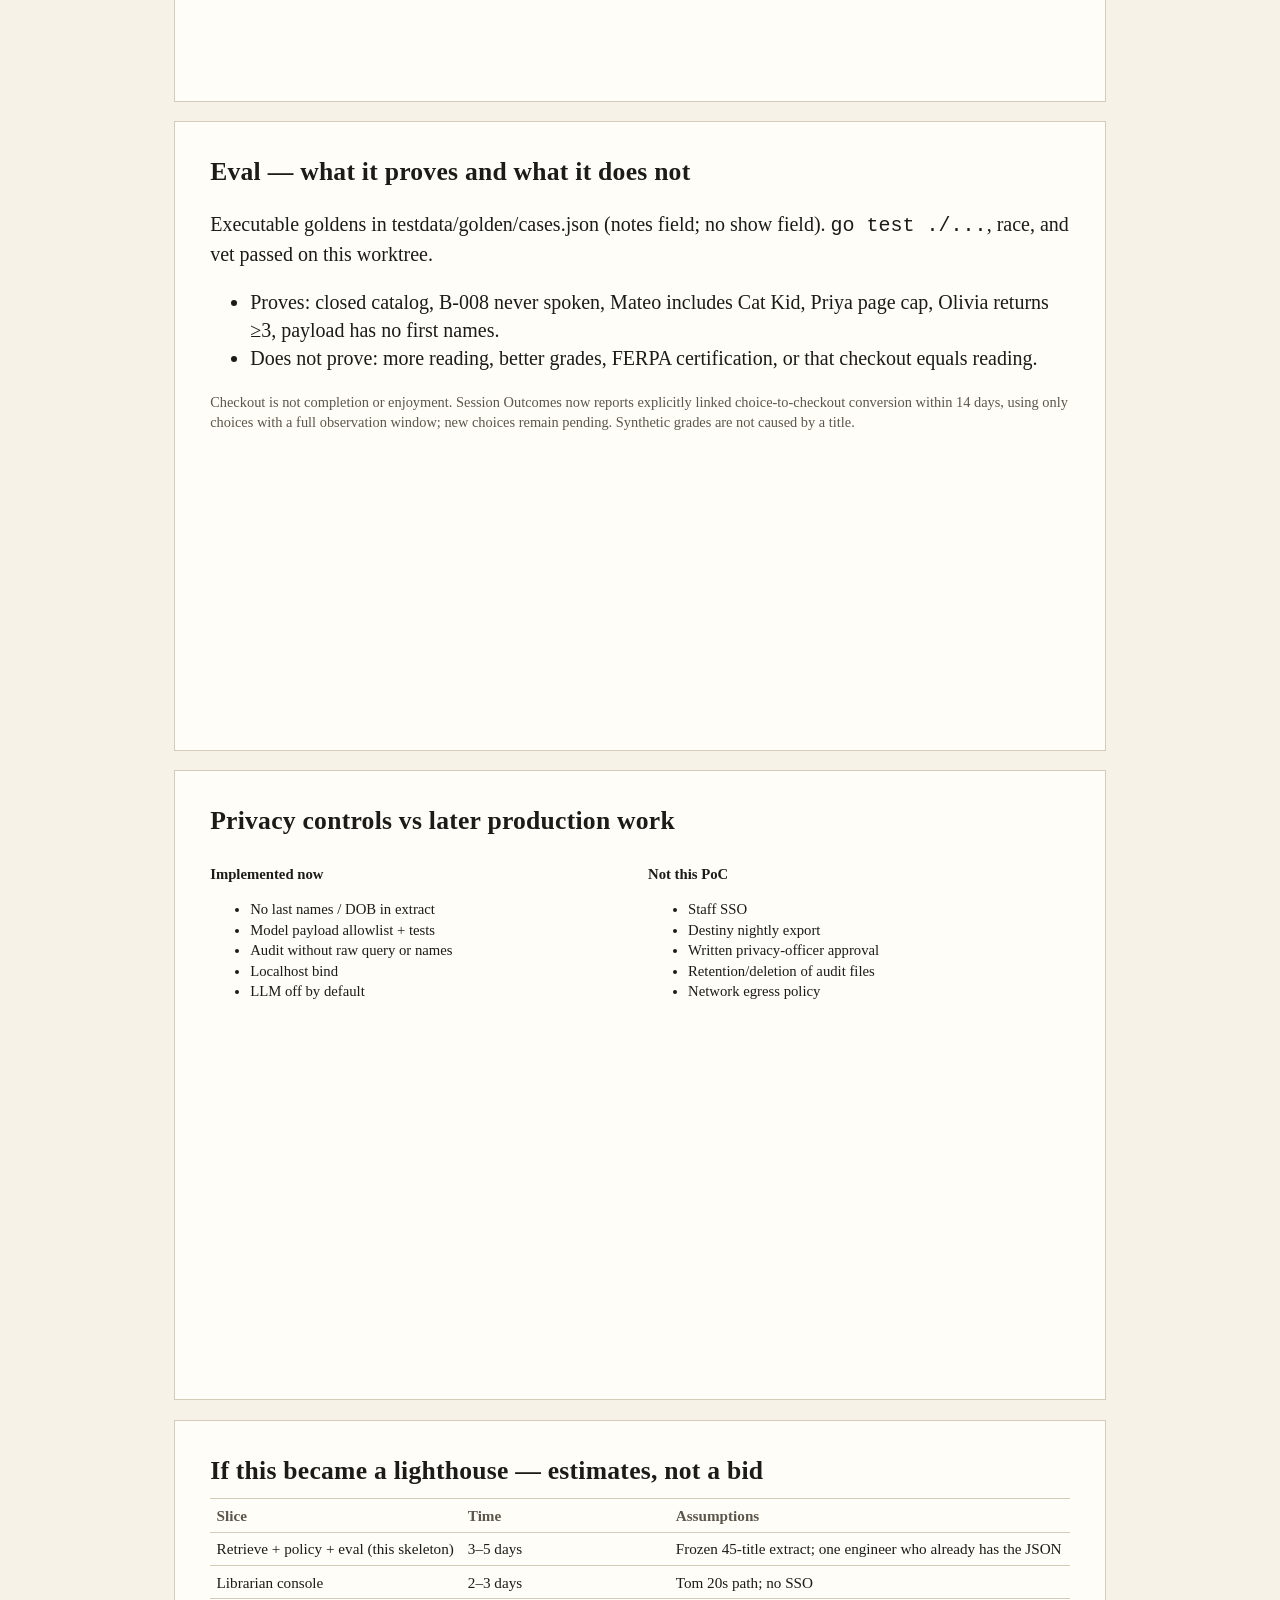
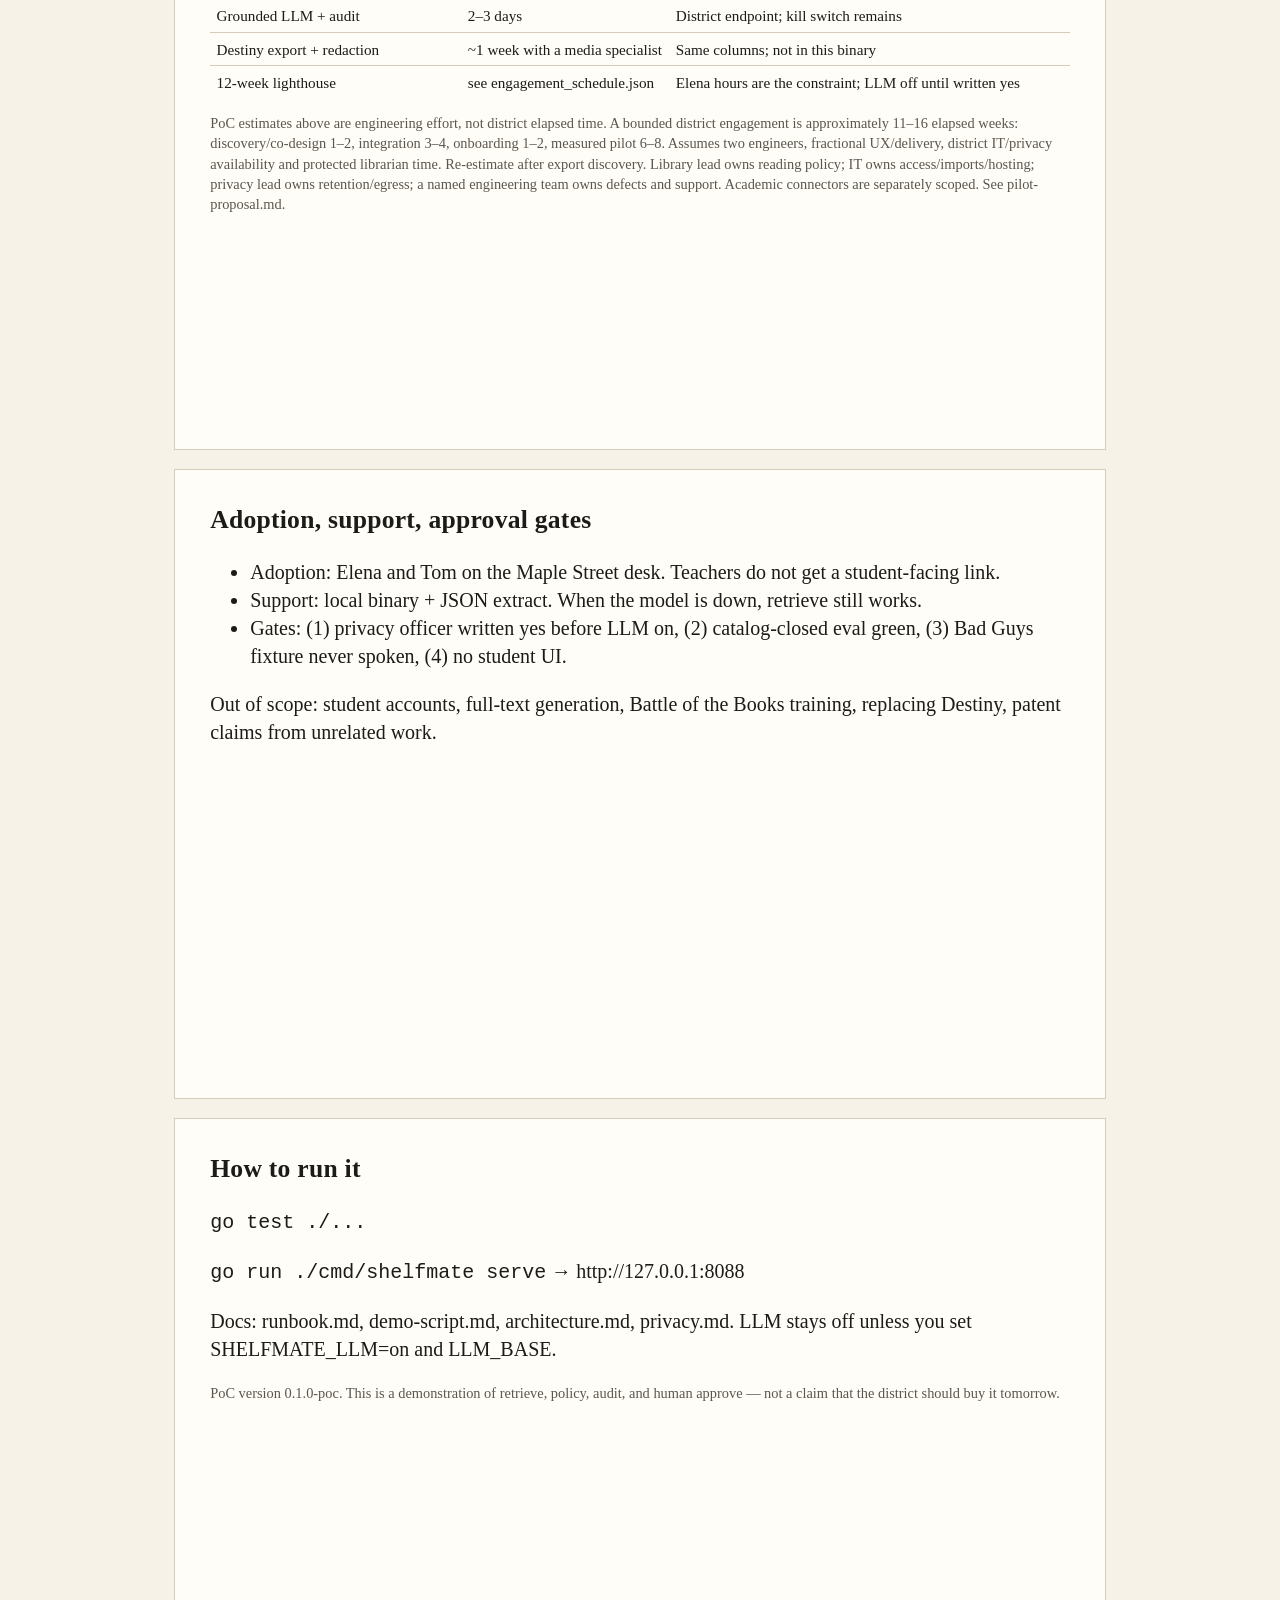
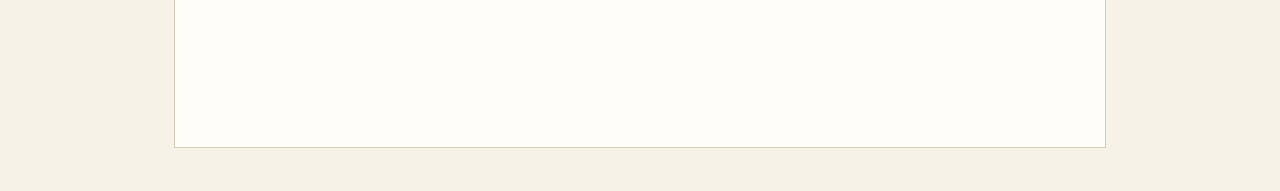
==== commit ac6d0fa2: "redesign on main at a00207a was preserved. I did not rebuild features, commit, push, deploy, or call" ====
--- a/docs/deck.html
+++ b/docs/deck.html
@@ -75,9 +75,9 @@
           Pure metrics → Counts + supporting tables</pre>
       <ul>
         <li>Built: My day, available-slot booking and rescheduling, reserved follow-up conversations, linked checkouts, structured book feedback, and session activity tables.</li>
-        <li>Student progress: borrowing totals, English-grade distributions and compatible reading observations roll up from the same student records, with source-labelled drill-downs.</li>
+        <li>Outcomes → Student trends: borrowing totals, English-grade distributions and compatible reading observations roll up from the same student records, with source-labelled drill-downs.</li>
         <li>Exact denominators: distinct students, completed conversations, mature 14-day choice conversion, known reading/enjoyment responses and due follow-up coverage.</li>
-        <li>Built: descriptive served-cohort pairs from isolated fictional historical contacts, with sample sizes, exclusions and supporting observations—not a causal staff score.</li>
+        <li>Outcomes → Reading changes: descriptive served-cohort pairs from isolated fictional historical contacts, with sample sizes, exclusions and supporting observations—not a causal staff score.</li>
         <li>Deferred: historical recommendation/feedback funnels, calendar notifications, production permissions and ILS writeback.</li>
       </ul>
       <p class="note">A new conversation has no months-later outcomes. Pending observation windows and missing responses remain visible. Existing academic scenarios are isolated illustrations, not evidence of staff effectiveness.</p>
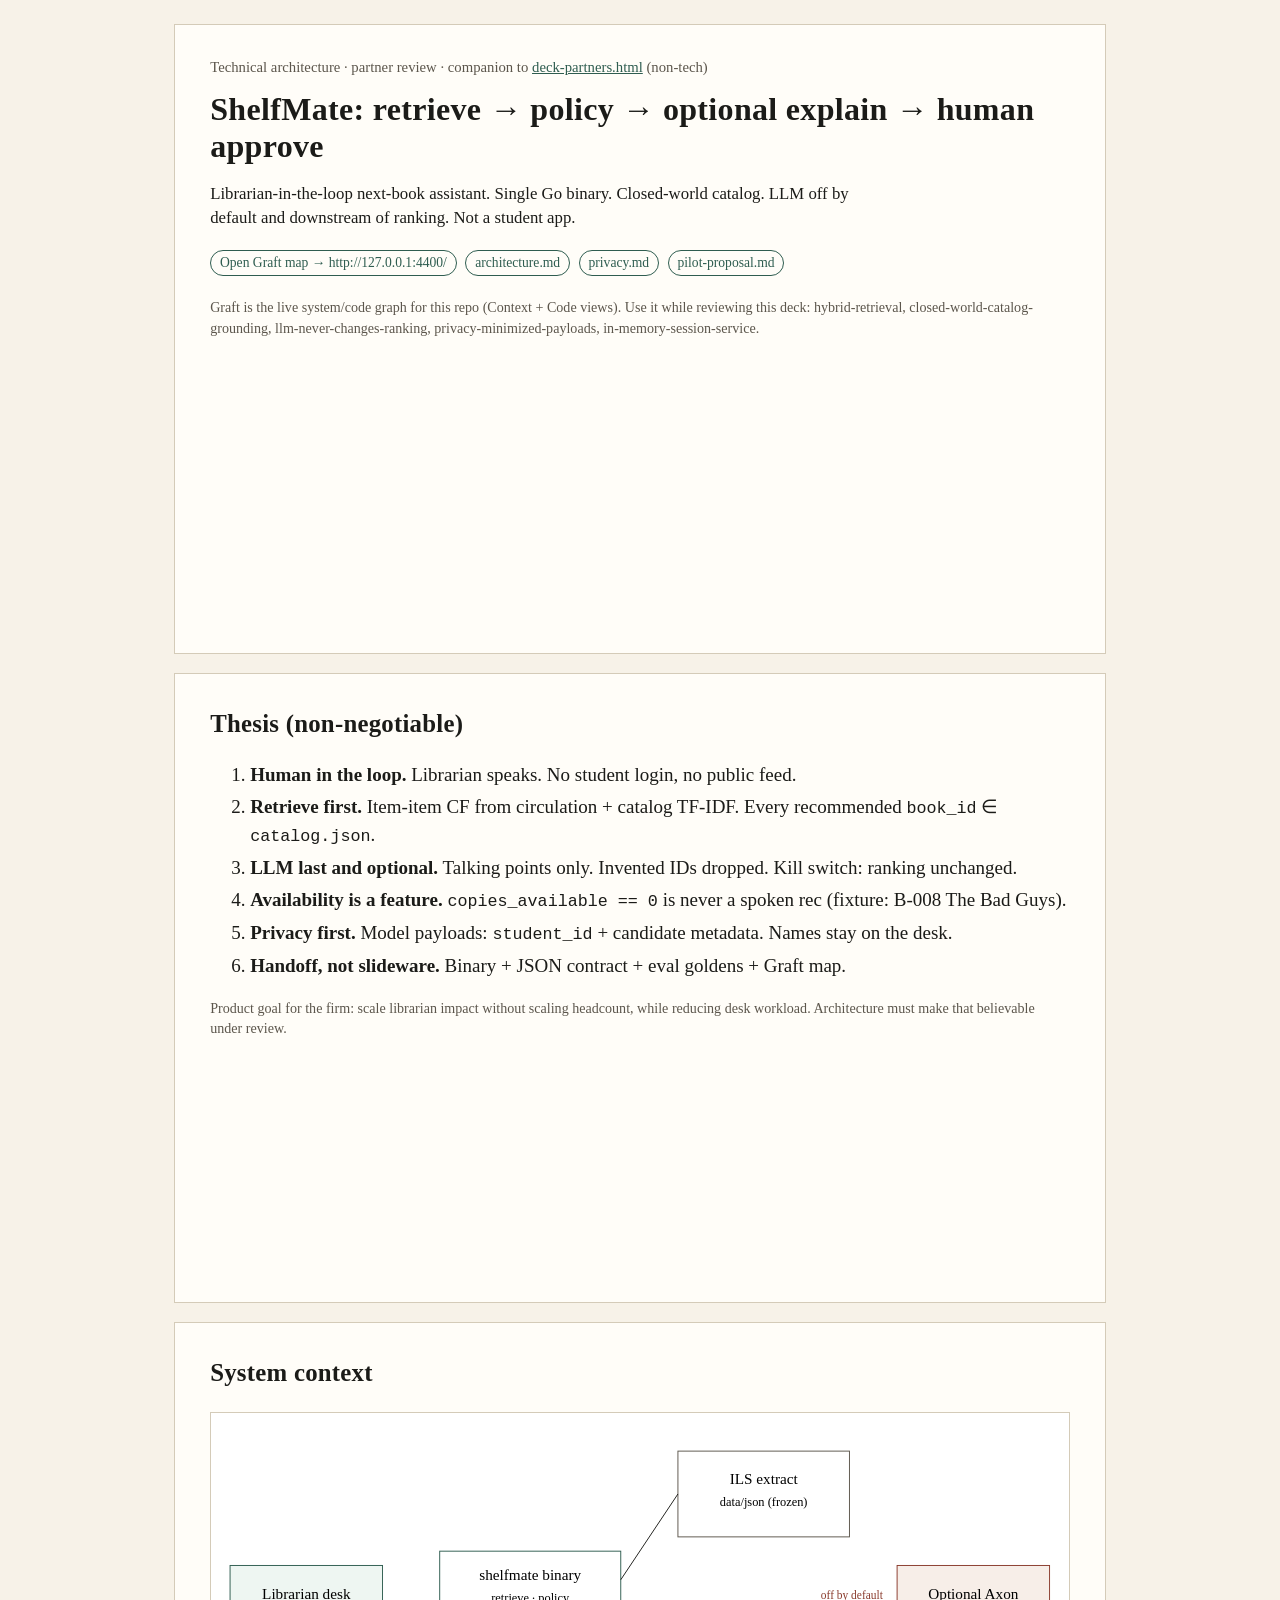
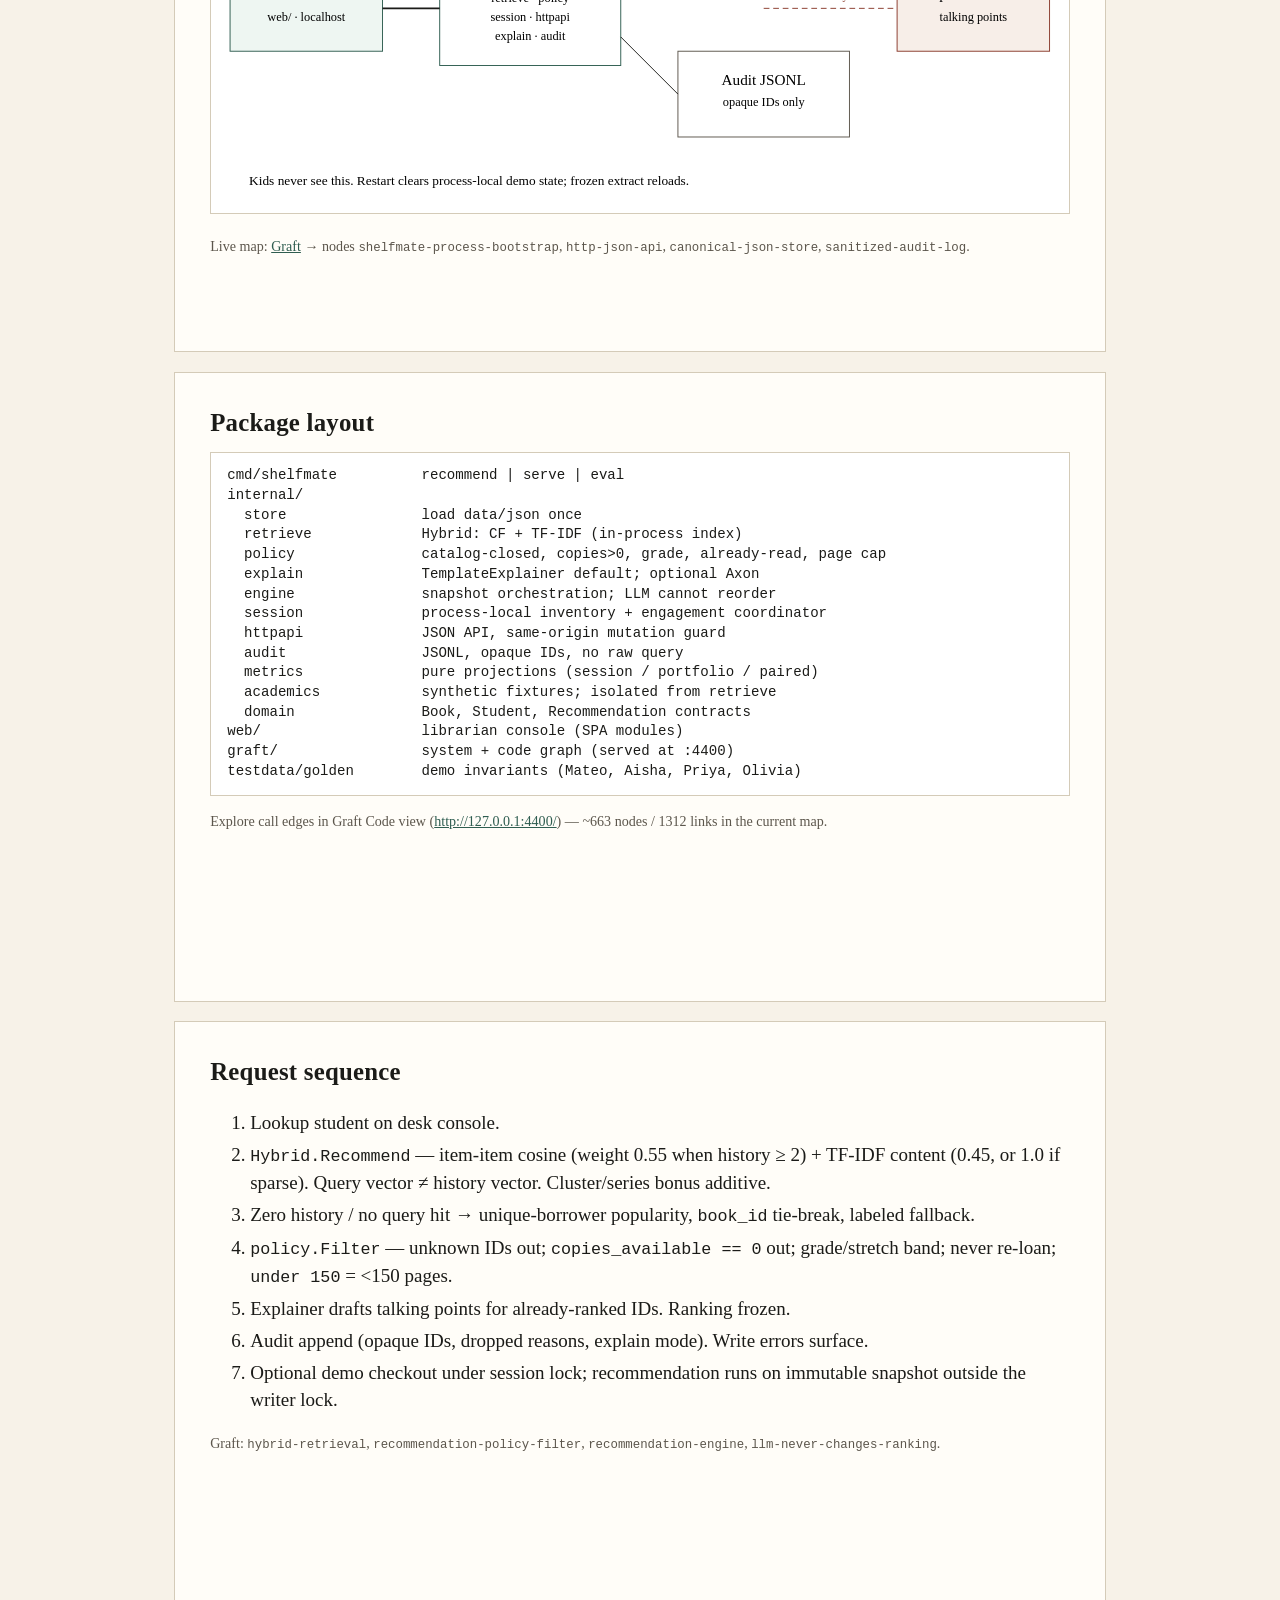
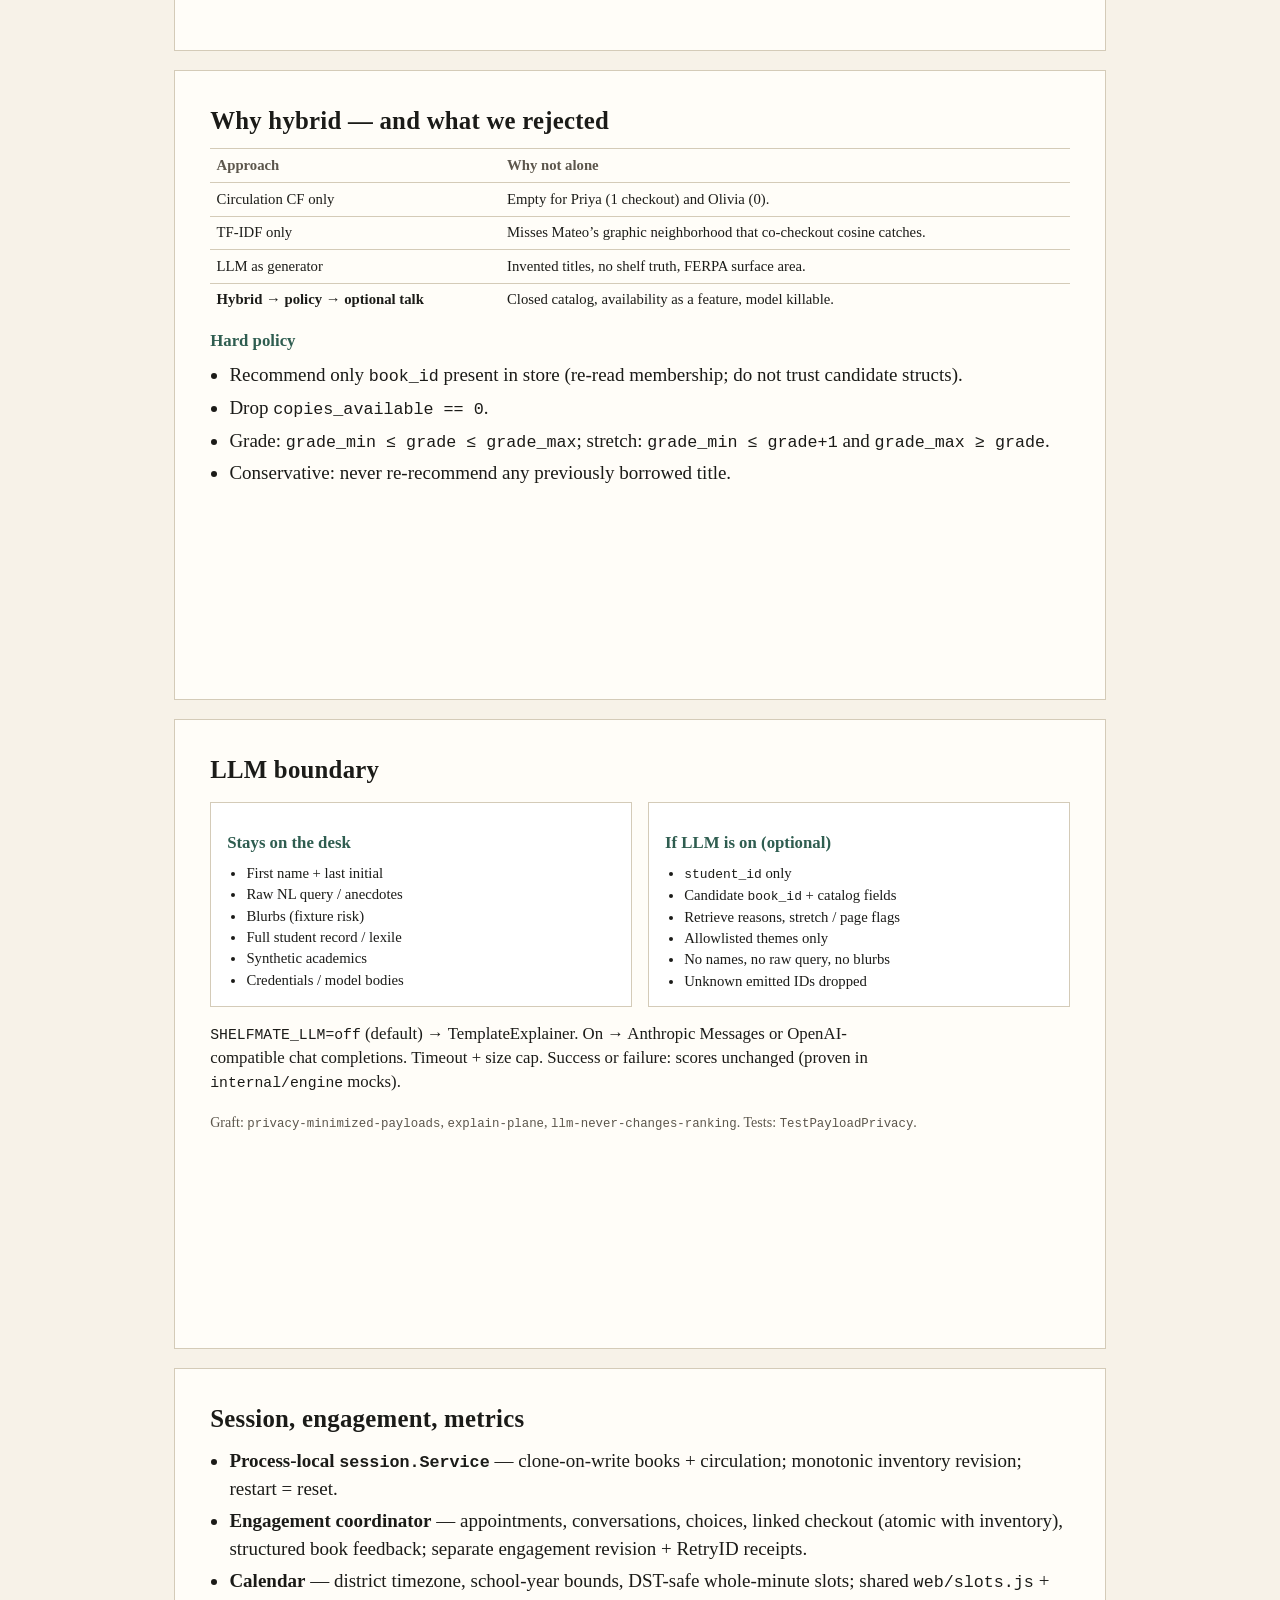
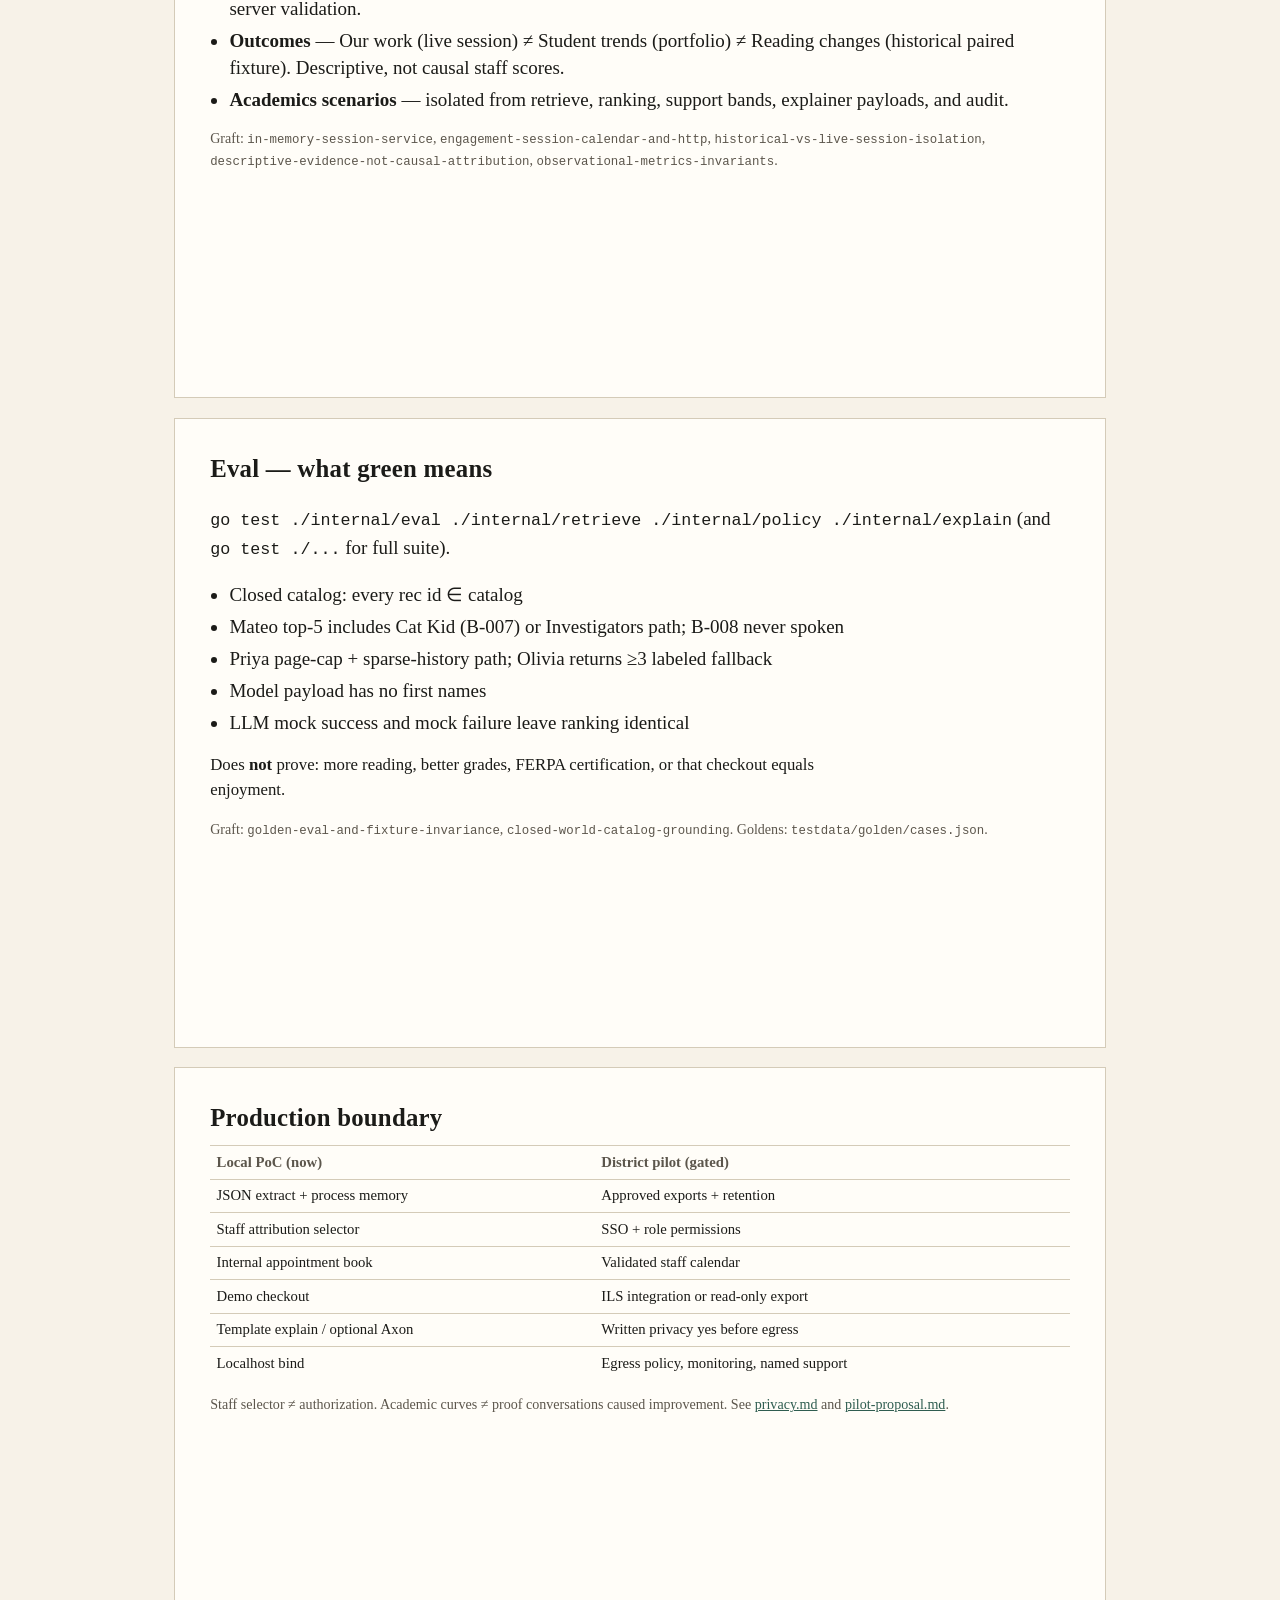
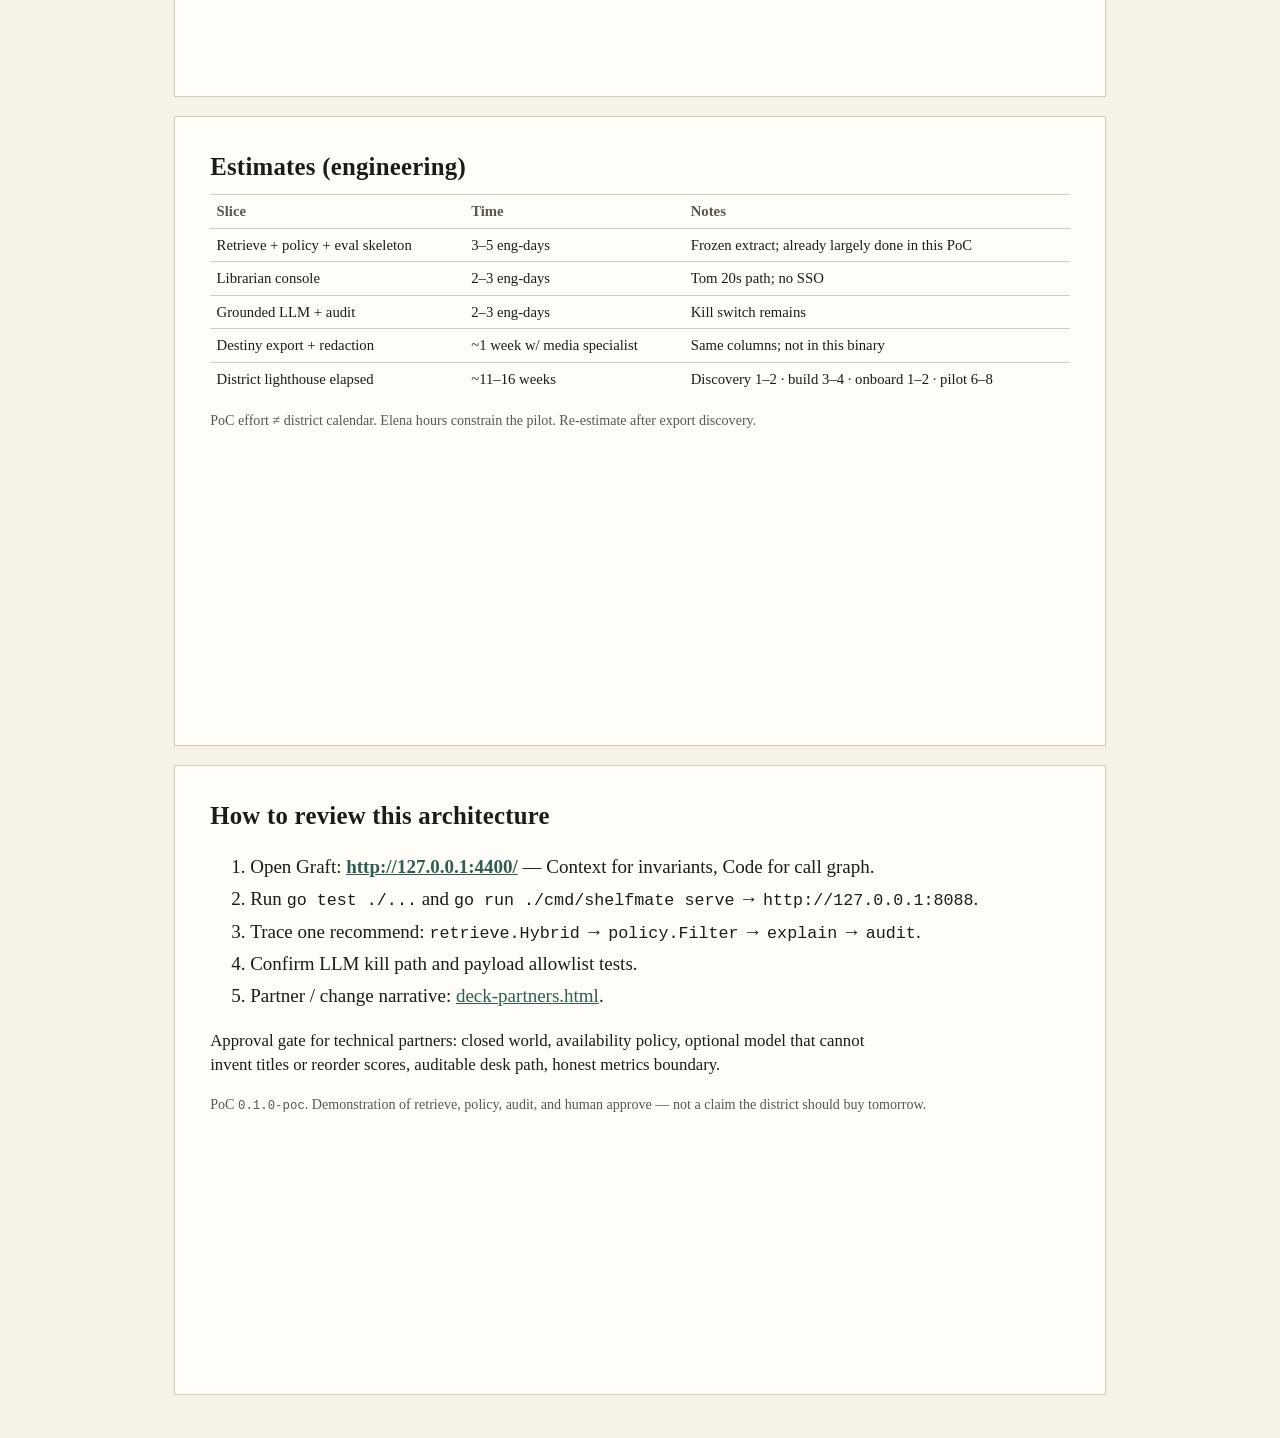
==== commit 6af1c6ad: "update docs" ====
--- a/docs/deck.html
+++ b/docs/deck.html
@@ -3,247 +3,251 @@
 <head>
   <meta charset="utf-8" />
   <meta name="viewport" content="width=device-width, initial-scale=1" />
-  <title>ShelfMate — librarian-in-the-loop PoC</title>
+  <title>ShelfMate — technical architecture</title>
   <style>
-    :root { --ink:#1b1b18; --muted:#5c564c; --line:#d4cbb8; --paper:#f7f2e8; --card:#fffdf8; --accent:#2f5d50; }
+    :root { --ink:#1b1b18; --muted:#5c564c; --line:#d4cbb8; --paper:#f7f2e8; --card:#fffdf8; --accent:#2f5d50; --warm:#8a3b2d; }
     * { box-sizing: border-box; }
-    body { margin: 0; font: 20px/1.4 "Iowan Old Style", Palatino, serif; color: var(--ink); background: var(--paper); }
+    body { margin: 0; font: 19px/1.45 "Iowan Old Style", Palatino, "Palatino Linotype", serif; color: var(--ink); background: var(--paper); }
     .deck { max-width: 980px; margin: 0 auto; padding: 1.5rem; }
     section { background: var(--card); border: 1px solid var(--line); padding: 2rem 2.2rem; margin: 0 0 1.2rem; min-height: 70vh; page-break-after: always; }
     h1, h2 { margin: 0 0 0.6rem; letter-spacing: 0.01em; }
-    h1 { font-size: 2.1rem; }
-    h2 { font-size: 1.6rem; }
+    h1 { font-size: 2rem; line-height: 1.15; }
+    h2 { font-size: 1.55rem; }
+    h3 { margin: 0.8rem 0 0.35rem; font-size: 1.05rem; color: var(--accent); }
     p, li { color: var(--ink); }
-    .kicker { color: var(--muted); font-size: 0.95rem; margin: 0 0 0.8rem; }
-    .grid { display: grid; grid-template-columns: 1fr 1fr; gap: 1rem; }
-    table { width: 100%; border-collapse: collapse; font-size: 0.95rem; }
+    ul { margin: 0.5rem 0 0; padding-left: 1.2rem; }
+    li { margin: 0.28rem 0; }
+    .kicker { color: var(--muted); font-size: 0.92rem; margin: 0 0 0.8rem; }
+    .lede { font-size: 1.05rem; max-width: 42rem; }
+    .grid { display: grid; grid-template-columns: 1fr 1fr; gap: 1rem; margin-top: 0.9rem; }
+    .card { border: 1px solid var(--line); background: #fff; padding: 0.9rem 1rem; }
+    .card p, .card li { margin: 0; font-size: 0.92rem; }
+    .note { color: var(--muted); font-size: 0.88rem; margin-top: 0.9rem; }
+    table { width: 100%; border-collapse: collapse; font-size: 0.92rem; margin-top: 0.6rem; }
     th, td { border-top: 1px solid var(--line); text-align: left; padding: 0.35rem 0.4rem; vertical-align: top; }
     th { color: var(--muted); font-weight: 600; }
-    .note { color: var(--muted); font-size: 0.9rem; }
-    svg { width: 100%; height: auto; background: #fff; border: 1px solid var(--line); }
-    pre { white-space: pre-wrap; overflow-wrap: anywhere; }
-    .small { font-size: 0.92rem; }
-    @media print { section { min-height: auto; border: 0; } body { background: #fff; } }
-    @media (max-width: 720px) { .grid { grid-template-columns: 1fr; } .deck { padding: .75rem; } section { padding: 1rem; } table { table-layout: fixed; overflow-wrap: anywhere; } code { overflow-wrap: anywhere; } }
+    svg { width: 100%; height: auto; background: #fff; border: 1px solid var(--line); margin-top: 0.7rem; }
+    code, .mono { font-family: ui-monospace, SFMono-Regular, Menlo, Consolas, monospace; font-size: 0.88em; }
+    pre { white-space: pre-wrap; overflow-wrap: anywhere; font: 0.88rem/1.4 ui-monospace, SFMono-Regular, Menlo, Consolas, monospace; background: #fff; border: 1px solid var(--line); padding: 0.85rem 1rem; margin: 0.7rem 0 0; }
+    a { color: var(--accent); }
+    .pill { display: inline-block; border: 1px solid var(--accent); color: var(--accent); padding: 0.15rem 0.55rem; border-radius: 999px; font-size: 0.85rem; text-decoration: none; margin: 0.15rem 0.25rem 0.15rem 0; }
+    .pill:hover { background: #eef6f2; }
+    @media print { section { min-height: auto; border: 0; } body { background: #fff; } a { color: inherit; text-decoration: underline; } }
+    @media (max-width: 720px) {
+      .grid { grid-template-columns: 1fr; }
+      .deck { padding: .75rem; }
+      section { padding: 1rem; min-height: auto; }
+    }
   </style>
 </head>
 <body>
   <div class="deck">
-    <section>
-      <p class="kicker">Sony EIP-style hiring PoC · fictional Willow Bend / Maple Street · not a district bid</p>
-      <h1>ShelfMate is a desk tool, not a kid app</h1>
-      <p>Elena already recommends the next book in 20 seconds. This binary makes her sticky-note notebook queryable: closed catalog, copies on the shelf, human still speaks.</p>
-      <ul>
-        <li>Librarian-in-the-loop. No student login, no public feed.</li>
-        <li>Retrieve first. Optional talking points last. Kill the model: recs unchanged.</li>
-        <li>This deck is the PoC. A lighthouse rollout would be a later engagement, with privacy-officer yes in week 0.</li>
-      </ul>
-      <p class="note">Fictional children. Metrics below are from this extract’s CLI runs, not production telemetry.</p>
-    </section>
-
-    <section>
-      <h2>The job is three real windows</h2>
-      <table>
-        <tr><th>Who</th><th>When</th><th>If this fails, the PoC fails</th></tr>
-        <tr><td>Tom L-002</td><td>07:40–08:15 and lunch</td><td>Lookup without a training class</td></tr>
-        <tr><td>Elena L-001</td><td>Last 8 minutes of specials</td><td>4–5 kids, 3-minute talks</td></tr>
-        <tr><td>Elena</td><td>Friday 14:20 weekend rush</td><td>Availability wins over a better-on-paper title</td></tr>
-      </table>
-      <p>Not: kids open Netflix-for-books. Not: the model talks to a child.</p>
-    </section>
-
-    <section>
-      <h2>Scale trusted conversations, not replace them</h2>
-      <p>Needs attention → Schedule → Conversation → Choose together → Checkout → Follow up → Outcomes.</p>
-      <p>The local console now connects an internal appointment or walk-in to offered books, an explicit choice, an atomic loan link, and book-specific feedback. The existing student workspace stays intact.</p>
-      <pre class="small" aria-label="Librarian journey diagram">Attention queue → Internal appointment → Conversation
-                                           ↓
-                            Available candidates → Student choice
-                                                        ↓
-Activity + reported outcomes ← Book feedback ← Linked checkout</pre>
-      <p class="note">Choosing does not reserve copies. Checkout revalidates inventory. Only an explicit action completes the conversation; borrowing is not finishing or enjoyment.</p>
-    </section>
-
-    <section>
-      <h2>Linked evidence and an honest stopping point</h2>
-      <pre class="small" aria-label="Engagement architecture diagram">Catalog + circulation → Retrieve → Policy → Optional explanation
-                                        ↓
-Calendar → Session coordinator → Offer → Choice → Loan
-                  ↓                (one inventory/link transaction)
-          Completed interaction → Structured feedback
-                  ↓
-          Pure metrics → Counts + supporting tables</pre>
-      <ul>
-        <li>Built: My day, available-slot booking and rescheduling, reserved follow-up conversations, linked checkouts, structured book feedback, and session activity tables.</li>
-        <li>Outcomes → Student trends: borrowing totals, English-grade distributions and compatible reading observations roll up from the same student records, with source-labelled drill-downs.</li>
-        <li>Exact denominators: distinct students, completed conversations, mature 14-day choice conversion, known reading/enjoyment responses and due follow-up coverage.</li>
-        <li>Outcomes → Reading changes: descriptive served-cohort pairs from isolated fictional historical contacts, with sample sizes, exclusions and supporting observations—not a causal staff score.</li>
-        <li>Deferred: historical recommendation/feedback funnels, calendar notifications, production permissions and ILS writeback.</li>
-      </ul>
-      <p class="note">A new conversation has no months-later outcomes. Pending observation windows and missing responses remain visible. Existing academic scenarios are isolated illustrations, not evidence of staff effectiveness.</p>
+
+    <section>
+      <p class="kicker">Technical architecture · partner review · companion to <a href="deck-partners.html">deck-partners.html</a> (non-tech)</p>
+      <h1>ShelfMate: retrieve → policy → optional explain → human approve</h1>
+      <p class="lede">Librarian-in-the-loop next-book assistant. Single Go binary. Closed-world catalog. LLM off by default and downstream of ranking. Not a student app.</p>
+      <p style="margin-top:1rem;">
+        <a class="pill" href="http://127.0.0.1:4400/">Open Graft map → http://127.0.0.1:4400/</a>
+        <a class="pill" href="architecture.md">architecture.md</a>
+        <a class="pill" href="privacy.md">privacy.md</a>
+        <a class="pill" href="pilot-proposal.md">pilot-proposal.md</a>
+      </p>
+      <p class="note">Graft is the live system/code graph for this repo (Context + Code views). Use it while reviewing this deck: hybrid-retrieval, closed-world-catalog-grounding, llm-never-changes-ranking, privacy-minimized-payloads, in-memory-session-service.</p>
+    </section>
+
+    <section>
+      <h2>Thesis (non-negotiable)</h2>
+      <ol>
+        <li><strong>Human in the loop.</strong> Librarian speaks. No student login, no public feed.</li>
+        <li><strong>Retrieve first.</strong> Item-item CF from circulation + catalog TF-IDF. Every recommended <code>book_id</code> ∈ <code>catalog.json</code>.</li>
+        <li><strong>LLM last and optional.</strong> Talking points only. Invented IDs dropped. Kill switch: ranking unchanged.</li>
+        <li><strong>Availability is a feature.</strong> <code>copies_available == 0</code> is never a spoken rec (fixture: B-008 The Bad Guys).</li>
+        <li><strong>Privacy first.</strong> Model payloads: <code>student_id</code> + candidate metadata. Names stay on the desk.</li>
+        <li><strong>Handoff, not slideware.</strong> Binary + JSON contract + eval goldens + Graft map.</li>
+      </ol>
+      <p class="note">Product goal for the firm: scale librarian impact without scaling headcount, while reducing desk workload. Architecture must make that believable under review.</p>
     </section>
 
     <section>
       <h2>System context</h2>
-      <svg viewBox="0 0 900 420" role="img" aria-label="System context: desk laptop, ILS extract, retrieve, policy, optional model, audit">
+      <svg viewBox="0 0 900 420" role="img" aria-label="System context: librarian console, shelfmate binary, ILS extract, audit, optional Axon">
         <rect x="20" y="160" width="160" height="90" fill="#eef6f2" stroke="#2f5d50"/>
         <text x="100" y="195" text-anchor="middle" font-size="16">Librarian desk</text>
-        <text x="100" y="218" text-anchor="middle" font-size="13">localhost console</text>
-        <rect x="240" y="160" width="170" height="90" fill="#fff" stroke="#2f5d50"/>
-        <text x="325" y="195" text-anchor="middle" font-size="16">shelfmate binary</text>
-        <text x="325" y="218" text-anchor="middle" font-size="13">retrieve + policy</text>
-        <rect x="480" y="40" width="180" height="90" fill="#fff" stroke="#5c564c"/>
-        <text x="570" y="75" text-anchor="middle" font-size="16">ILS extract</text>
-        <text x="570" y="98" text-anchor="middle" font-size="13">data/json (frozen)</text>
-        <rect x="480" y="250" width="180" height="90" fill="#fff" stroke="#5c564c"/>
-        <text x="570" y="285" text-anchor="middle" font-size="16">Audit JSONL</text>
-        <text x="570" y="308" text-anchor="middle" font-size="13">opaque IDs only</text>
-        <rect x="710" y="160" width="170" height="90" fill="#f7eee8" stroke="#8a3b2d"/>
-        <text x="795" y="195" text-anchor="middle" font-size="16">Optional Axon</text>
-        <text x="795" y="218" text-anchor="middle" font-size="13">talking points</text>
-        <line x1="180" y1="205" x2="240" y2="205" stroke="#1b1b18" marker-end="url(#a)"/>
-        <line x1="410" y1="185" x2="480" y2="85" stroke="#1b1b18"/>
-        <line x1="410" y1="225" x2="480" y2="295" stroke="#1b1b18"/>
-        <line x1="580" y1="205" x2="710" y2="205" stroke="#8a3b2d" stroke-dasharray="6 4"/>
+        <text x="100" y="218" text-anchor="middle" font-size="13">web/ · localhost</text>
+        <rect x="240" y="145" width="190" height="120" fill="#fff" stroke="#2f5d50"/>
+        <text x="335" y="175" text-anchor="middle" font-size="16">shelfmate binary</text>
+        <text x="335" y="198" text-anchor="middle" font-size="13">retrieve · policy</text>
+        <text x="335" y="218" text-anchor="middle" font-size="13">session · httpapi</text>
+        <text x="335" y="238" text-anchor="middle" font-size="13">explain · audit</text>
+        <rect x="490" y="40" width="180" height="90" fill="#fff" stroke="#5c564c"/>
+        <text x="580" y="75" text-anchor="middle" font-size="16">ILS extract</text>
+        <text x="580" y="98" text-anchor="middle" font-size="13">data/json (frozen)</text>
+        <rect x="490" y="250" width="180" height="90" fill="#fff" stroke="#5c564c"/>
+        <text x="580" y="285" text-anchor="middle" font-size="16">Audit JSONL</text>
+        <text x="580" y="308" text-anchor="middle" font-size="13">opaque IDs only</text>
+        <rect x="720" y="160" width="160" height="90" fill="#f7eee8" stroke="#8a3b2d"/>
+        <text x="800" y="195" text-anchor="middle" font-size="16">Optional Axon</text>
+        <text x="800" y="218" text-anchor="middle" font-size="13">talking points</text>
+        <line x1="180" y1="205" x2="240" y2="205" stroke="#1b1b18" stroke-width="2"/>
+        <line x1="430" y1="175" x2="490" y2="85" stroke="#1b1b18"/>
+        <line x1="430" y1="235" x2="490" y2="295" stroke="#1b1b18"/>
+        <line x1="580" y1="205" x2="720" y2="205" stroke="#8a3b2d" stroke-dasharray="6 4"/>
         <text x="640" y="195" font-size="12" fill="#8a3b2d">off by default</text>
-        <text x="40" y="390" font-size="14">Kids never see this. Elena speaks. District data stays on the desk unless a privacy officer later says otherwise.</text>
+        <text x="40" y="390" font-size="14">Kids never see this. Restart clears process-local demo state; frozen extract reloads.</text>
       </svg>
+      <p class="note">Live map: <a href="http://127.0.0.1:4400/">Graft</a> → nodes <span class="mono">shelfmate-process-bootstrap</span>, <span class="mono">http-json-api</span>, <span class="mono">canonical-json-store</span>, <span class="mono">sanitized-audit-log</span>.</p>
+    </section>
+
+    <section>
+      <h2>Package layout</h2>
+<pre>cmd/shelfmate          recommend | serve | eval
+internal/
+  store                load data/json once
+  retrieve             Hybrid: CF + TF-IDF (in-process index)
+  policy               catalog-closed, copies&gt;0, grade, already-read, page cap
+  explain              TemplateExplainer default; optional Axon
+  engine               snapshot orchestration; LLM cannot reorder
+  session              process-local inventory + engagement coordinator
+  httpapi              JSON API, same-origin mutation guard
+  audit                JSONL, opaque IDs, no raw query
+  metrics              pure projections (session / portfolio / paired)
+  academics            synthetic fixtures; isolated from retrieve
+  domain               Book, Student, Recommendation contracts
+web/                   librarian console (SPA modules)
+graft/                 system + code graph (served at :4400)
+testdata/golden        demo invariants (Mateo, Aisha, Priya, Olivia)</pre>
+      <p class="note">Explore call edges in Graft Code view (<a href="http://127.0.0.1:4400/">http://127.0.0.1:4400/</a>) — ~663 nodes / 1312 links in the current map.</p>
     </section>
 
     <section>
       <h2>Request sequence</h2>
-      <svg viewBox="0 0 900 360" role="img" aria-label="Request sequence from lookup to spoken rec">
-        <text x="30" y="40" font-size="16">1 Lookup student</text>
-        <text x="30" y="90" font-size="16">2 Hybrid retrieve (CF if history≥2, else content; query vector separate)</text>
-        <text x="30" y="140" font-size="16">3 Policy: in catalog, copies&gt;0, grade/stretch, never re-loan, page cap</text>
-        <text x="30" y="190" font-size="16">4 Template talking points (or Axon drafts keyed by book_id)</text>
-        <text x="30" y="240" font-size="16">5 Audit append · librarian copies drafts · child hears Elena, not a model</text>
-        <text x="30" y="280" font-size="16">6 Optional demo checkout in this process — confirmation, loans, shelf count</text>
-        <text x="30" y="330" font-size="14">B-008 The Bad Guys may appear only as copies_available=0. It is never a spoken rec.</text>
-      </svg>
-    </section>
-
-    <section>
-      <h2>District / model data boundary</h2>
-      <svg viewBox="0 0 900 340" role="img" aria-label="What stays in the district versus optional model payload">
-        <rect x="20" y="40" width="420" height="260" fill="#eef6f2" stroke="#2f5d50"/>
-        <text x="40" y="70" font-size="18">Stays on the desk</text>
-        <text x="40" y="105" font-size="15">First name + last initial</text>
-        <text x="40" y="130" font-size="15">Anecdotes, raw NL query</text>
-        <text x="40" y="155" font-size="15">Blurbs (one fixture names Priya)</text>
-        <text x="40" y="180" font-size="15">Full student record / lexile</text>
-        <text x="40" y="205" font-size="15">Credentials, model request bodies</text>
-        <text x="40" y="230" font-size="15">Synthetic academics (desk only)</text>
-        <rect x="460" y="40" width="420" height="260" fill="#f7eee8" stroke="#8a3b2d"/>
-        <text x="480" y="70" font-size="18">If LLM is on (optional)</text>
-        <text x="480" y="105" font-size="15">student_id only</text>
-        <text x="480" y="130" font-size="15">Candidate book_id + catalog fields</text>
-        <text x="480" y="155" font-size="15">Retrieve reasons, stretch / page flags</text>
-        <text x="480" y="180" font-size="15">No names, no raw query, no blurbs</text>
-        <text x="480" y="230" font-size="14">ID check ≠ factuality. Drafts, librarian-reviewed.</text>
-      </svg>
-    </section>
-
-    <section>
-      <h2>Hybrid retrieve — what we chose and what we did not</h2>
+      <ol>
+        <li>Lookup student on desk console.</li>
+        <li><code>Hybrid.Recommend</code> — item-item cosine (weight 0.55 when history ≥ 2) + TF-IDF content (0.45, or 1.0 if sparse). Query vector ≠ history vector. Cluster/series bonus additive.</li>
+        <li>Zero history / no query hit → unique-borrower popularity, <code>book_id</code> tie-break, labeled fallback.</li>
+        <li><code>policy.Filter</code> — unknown IDs out; <code>copies_available == 0</code> out; grade/stretch band; never re-loan; <code>under 150</code> = &lt;150 pages.</li>
+        <li>Explainer drafts talking points for already-ranked IDs. Ranking frozen.</li>
+        <li>Audit append (opaque IDs, dropped reasons, explain mode). Write errors surface.</li>
+        <li>Optional demo checkout under session lock; recommendation runs on immutable snapshot outside the writer lock.</li>
+      </ol>
+      <p class="note">Graft: <span class="mono">hybrid-retrieval</span>, <span class="mono">recommendation-policy-filter</span>, <span class="mono">recommendation-engine</span>, <span class="mono">llm-never-changes-ranking</span>.</p>
+    </section>
+
+    <section>
+      <h2>Why hybrid — and what we rejected</h2>
       <table>
-        <tr><th>Signal</th><th>When</th><th>Honesty rule</th></tr>
-        <tr><td>Item-item cosine</td><td>History ≥ 2 unique titles</td><td>Do not claim CF when its weight is 0</td></tr>
-        <tr><td>Catalog TF-IDF</td><td>Always; 1.0 on sparse history</td><td>Query vector ≠ history vector</td></tr>
-        <tr><td>Cluster / series bonus</td><td>Additive</td><td>Say “same series”, never “next” without sequence metadata</td></tr>
-        <tr><td>Popularity fallback</td><td>Zero history and no query hit</td><td>Unique borrowers, book_id tie-break, labeled fallback</td></tr>
+        <tr><th>Approach</th><th>Why not alone</th></tr>
+        <tr><td>Circulation CF only</td><td>Empty for Priya (1 checkout) and Olivia (0).</td></tr>
+        <tr><td>TF-IDF only</td><td>Misses Mateo’s graphic neighborhood that co-checkout cosine catches.</td></tr>
+        <tr><td>LLM as generator</td><td>Invented titles, no shelf truth, FERPA surface area.</td></tr>
+        <tr><td><strong>Hybrid → policy → optional talk</strong></td><td>Closed catalog, availability as a feature, model killable.</td></tr>
       </table>
-      <p class="note">Alternatives rejected for v1: CF-only (Priya/Olivia empty), LLM-as-generator (invented titles), student-specific ranking rules (frozen extract, no per-id hacks).</p>
-    </section>
-
-    <section>
-      <h2>Four demo students — actual CLI this build</h2>
-      <table>
-        <tr><th>Student</th><th>Spoken top (this run)</th><th>What to point at</th></tr>
-        <tr><td>Mateo S-406</td><td>Cat Kid (B-007), Gravity in Pictures, Who Was Jackie Robinson, New Kid, Mr. Popper’s Penguins</td><td>B-008 dropped copies=0. Investigators already checked out.</td></tr>
-        <tr><td>Aisha S-402 default and stretch</td><td>Harry Potter, Endling, Gregor, Amari, Mixed-Up Files — same five either way</td><td>Gregor/Amari/Endling already grade-eligible at 4. Stretch does not fabricate a new list. Westing Game excluded without stretch.</td></tr>
-        <tr><td>Priya S-405 + under-150 query</td><td>Encyclopedia Brown 96p, I Survived 112p, Gravity 64p, Jackie Robinson 112p, Soccer Sunday 128p</td><td>CF weight 0 (one checkout). under 150 means &lt;150, not the looser “short” cap.</td></tr>
-        <tr><td>Olivia S-509</td><td>Dog Man, Wild Robot, Mr. Popper’s (7 unique borrowers), Cat Kid, Gravity (6)</td><td>Labeled popularity fallback. Honest cold start.</td></tr>
-      </table>
-    </section>
-
-    <section>
-      <h2>Bounded LLM — optional drafts</h2>
+      <h3>Hard policy</h3>
       <ul>
-        <li>Default: TemplateExplainer. No “funny enough to finish.”</li>
-        <li>On: OpenAI-compatible POST to $LLM_BASE/v1/chat/completions. Timeout, size cap, book_id keys.</li>
-        <li>Invented IDs dropped. Missing items filled from template. Ranking and scores unchanged (mock success and mock failure in tests).</li>
-        <li>Live Axon was not called from this worktree. Offline demo does not depend on it.</li>
+        <li>Recommend only <code>book_id</code> present in store (re-read membership; do not trust candidate structs).</li>
+        <li>Drop <code>copies_available == 0</code>.</li>
+        <li>Grade: <code>grade_min ≤ grade ≤ grade_max</code>; stretch: <code>grade_min ≤ grade+1</code> and <code>grade_max ≥ grade</code>.</li>
+        <li>Conservative: never re-recommend any previously borrowed title.</li>
       </ul>
-      <p>Failure demo: set SHELFMATE_LLM=on with no LLM_BASE, or stop the router. Console shows explain_mode=fallback. Recs identical.</p>
-    </section>
-
-    <section>
-      <h2>Eval — what it proves and what it does not</h2>
-      <p>Executable goldens in testdata/golden/cases.json (notes field; no show field). <code>go test ./...</code>, race, and vet passed on this worktree.</p>
-      <ul>
-        <li>Proves: closed catalog, B-008 never spoken, Mateo includes Cat Kid, Priya page cap, Olivia returns ≥3, payload has no first names.</li>
-        <li>Does not prove: more reading, better grades, FERPA certification, or that checkout equals reading.</li>
-      </ul>
-      <p class="note">Checkout is not completion or enjoyment. Session Outcomes now reports explicitly linked choice-to-checkout conversion within 14 days, using only choices with a full observation window; new choices remain pending. Synthetic grades are not caused by a title.</p>
-    </section>
-
-    <section>
-      <h2>Privacy controls vs later production work</h2>
+    </section>
+
+    <section>
+      <h2>LLM boundary</h2>
       <div class="grid">
-        <div>
-          <h3 class="small">Implemented now</h3>
-          <ul class="small">
-            <li>No last names / DOB in extract</li>
-            <li>Model payload allowlist + tests</li>
-            <li>Audit without raw query or names</li>
-            <li>Localhost bind</li>
-            <li>LLM off by default</li>
+        <div class="card">
+          <h3>Stays on the desk</h3>
+          <ul>
+            <li>First name + last initial</li>
+            <li>Raw NL query / anecdotes</li>
+            <li>Blurbs (fixture risk)</li>
+            <li>Full student record / lexile</li>
+            <li>Synthetic academics</li>
+            <li>Credentials / model bodies</li>
           </ul>
         </div>
-        <div>
-          <h3 class="small">Not this PoC</h3>
-          <ul class="small">
-            <li>Staff SSO</li>
-            <li>Destiny nightly export</li>
-            <li>Written privacy-officer approval</li>
-            <li>Retention/deletion of audit files</li>
-            <li>Network egress policy</li>
+        <div class="card">
+          <h3>If LLM is on (optional)</h3>
+          <ul>
+            <li><code>student_id</code> only</li>
+            <li>Candidate <code>book_id</code> + catalog fields</li>
+            <li>Retrieve reasons, stretch / page flags</li>
+            <li>Allowlisted themes only</li>
+            <li>No names, no raw query, no blurbs</li>
+            <li>Unknown emitted IDs dropped</li>
           </ul>
         </div>
       </div>
-    </section>
-
-    <section>
-      <h2>If this became a lighthouse — estimates, not a bid</h2>
+      <p class="lede" style="margin-top:0.9rem;"><code>SHELFMATE_LLM=off</code> (default) → TemplateExplainer. On → Anthropic Messages or OpenAI-compatible chat completions. Timeout + size cap. Success or failure: scores unchanged (proven in <code>internal/engine</code> mocks).</p>
+      <p class="note">Graft: <span class="mono">privacy-minimized-payloads</span>, <span class="mono">explain-plane</span>, <span class="mono">llm-never-changes-ranking</span>. Tests: <code>TestPayloadPrivacy</code>.</p>
+    </section>
+
+    <section>
+      <h2>Session, engagement, metrics</h2>
+      <ul>
+        <li><strong>Process-local <code>session.Service</code></strong> — clone-on-write books + circulation; monotonic inventory revision; restart = reset.</li>
+        <li><strong>Engagement coordinator</strong> — appointments, conversations, choices, linked checkout (atomic with inventory), structured book feedback; separate engagement revision + RetryID receipts.</li>
+        <li><strong>Calendar</strong> — district timezone, school-year bounds, DST-safe whole-minute slots; shared <code>web/slots.js</code> + server validation.</li>
+        <li><strong>Outcomes</strong> — Our work (live session) ≠ Student trends (portfolio) ≠ Reading changes (historical paired fixture). Descriptive, not causal staff scores.</li>
+        <li><strong>Academics scenarios</strong> — isolated from retrieve, ranking, support bands, explainer payloads, and audit.</li>
+      </ul>
+      <p class="note">Graft: <span class="mono">in-memory-session-service</span>, <span class="mono">engagement-session-calendar-and-http</span>, <span class="mono">historical-vs-live-session-isolation</span>, <span class="mono">descriptive-evidence-not-causal-attribution</span>, <span class="mono">observational-metrics-invariants</span>.</p>
+    </section>
+
+    <section>
+      <h2>Eval — what green means</h2>
+      <p><code>go test ./internal/eval ./internal/retrieve ./internal/policy ./internal/explain</code> (and <code>go test ./...</code> for full suite).</p>
+      <ul>
+        <li>Closed catalog: every rec id ∈ catalog</li>
+        <li>Mateo top-5 includes Cat Kid (B-007) or Investigators path; B-008 never spoken</li>
+        <li>Priya page-cap + sparse-history path; Olivia returns ≥3 labeled fallback</li>
+        <li>Model payload has no first names</li>
+        <li>LLM mock success and mock failure leave ranking identical</li>
+      </ul>
+      <p class="lede">Does <strong>not</strong> prove: more reading, better grades, FERPA certification, or that checkout equals enjoyment.</p>
+      <p class="note">Graft: <span class="mono">golden-eval-and-fixture-invariance</span>, <span class="mono">closed-world-catalog-grounding</span>. Goldens: <code>testdata/golden/cases.json</code>.</p>
+    </section>
+
+    <section>
+      <h2>Production boundary</h2>
       <table>
-        <tr><th>Slice</th><th>Time</th><th>Assumptions</th></tr>
-        <tr><td>Retrieve + policy + eval (this skeleton)</td><td>3–5 days</td><td>Frozen 45-title extract; one engineer who already has the JSON</td></tr>
-        <tr><td>Librarian console</td><td>2–3 days</td><td>Tom 20s path; no SSO</td></tr>
-        <tr><td>Grounded LLM + audit</td><td>2–3 days</td><td>District endpoint; kill switch remains</td></tr>
-        <tr><td>Destiny export + redaction</td><td>~1 week with a media specialist</td><td>Same columns; not in this binary</td></tr>
-        <tr><td>12-week lighthouse</td><td>see engagement_schedule.json</td><td>Elena hours are the constraint; LLM off until written yes</td></tr>
+        <tr><th>Local PoC (now)</th><th>District pilot (gated)</th></tr>
+        <tr><td>JSON extract + process memory</td><td>Approved exports + retention</td></tr>
+        <tr><td>Staff attribution selector</td><td>SSO + role permissions</td></tr>
+        <tr><td>Internal appointment book</td><td>Validated staff calendar</td></tr>
+        <tr><td>Demo checkout</td><td>ILS integration or read-only export</td></tr>
+        <tr><td>Template explain / optional Axon</td><td>Written privacy yes before egress</td></tr>
+        <tr><td>Localhost bind</td><td>Egress policy, monitoring, named support</td></tr>
       </table>
-      <p class="note">PoC estimates above are engineering effort, not district elapsed time. A bounded district engagement is approximately 11–16 elapsed weeks: discovery/co-design 1–2, integration 3–4, onboarding 1–2, measured pilot 6–8. Assumes two engineers, fractional UX/delivery, district IT/privacy availability and protected librarian time. Re-estimate after export discovery. Library lead owns reading policy; IT owns access/imports/hosting; privacy lead owns retention/egress; a named engineering team owns defects and support. Academic connectors are separately scoped. See pilot-proposal.md.</p>
-    </section>
-
-    <section>
-      <h2>Adoption, support, approval gates</h2>
-      <ul>
-        <li>Adoption: Elena and Tom on the Maple Street desk. Teachers do not get a student-facing link.</li>
-        <li>Support: local binary + JSON extract. When the model is down, retrieve still works.</li>
-        <li>Gates: (1) privacy officer written yes before LLM on, (2) catalog-closed eval green, (3) Bad Guys fixture never spoken, (4) no student UI.</li>
-      </ul>
-      <p>Out of scope: student accounts, full-text generation, Battle of the Books training, replacing Destiny, patent claims from unrelated work.</p>
-    </section>
-
-    <section>
-      <h2>How to run it</h2>
-      <p><code>go test ./...</code></p>
-      <p><code>go run ./cmd/shelfmate serve</code> → http://127.0.0.1:8088</p>
-      <p>Docs: runbook.md, demo-script.md, architecture.md, privacy.md. LLM stays off unless you set SHELFMATE_LLM=on and LLM_BASE.</p>
-      <p class="note">PoC version 0.1.0-poc. This is a demonstration of retrieve, policy, audit, and human approve — not a claim that the district should buy it tomorrow.</p>
-    </section>
+      <p class="note">Staff selector ≠ authorization. Academic curves ≠ proof conversations caused improvement. See <a href="privacy.md">privacy.md</a> and <a href="pilot-proposal.md">pilot-proposal.md</a>.</p>
+    </section>
+
+    <section>
+      <h2>Estimates (engineering)</h2>
+      <table>
+        <tr><th>Slice</th><th>Time</th><th>Notes</th></tr>
+        <tr><td>Retrieve + policy + eval skeleton</td><td>3–5 eng-days</td><td>Frozen extract; already largely done in this PoC</td></tr>
+        <tr><td>Librarian console</td><td>2–3 eng-days</td><td>Tom 20s path; no SSO</td></tr>
+        <tr><td>Grounded LLM + audit</td><td>2–3 eng-days</td><td>Kill switch remains</td></tr>
+        <tr><td>Destiny export + redaction</td><td>~1 week w/ media specialist</td><td>Same columns; not in this binary</td></tr>
+        <tr><td>District lighthouse elapsed</td><td>~11–16 weeks</td><td>Discovery 1–2 · build 3–4 · onboard 1–2 · pilot 6–8</td></tr>
+      </table>
+      <p class="note">PoC effort ≠ district calendar. Elena hours constrain the pilot. Re-estimate after export discovery.</p>
+    </section>
+
+    <section>
+      <h2>How to review this architecture</h2>
+      <ol>
+        <li>Open Graft: <a href="http://127.0.0.1:4400/"><strong>http://127.0.0.1:4400/</strong></a> — Context for invariants, Code for call graph.</li>
+        <li>Run <code>go test ./...</code> and <code>go run ./cmd/shelfmate serve</code> → <code>http://127.0.0.1:8088</code>.</li>
+        <li>Trace one recommend: <span class="mono">retrieve.Hybrid</span> → <span class="mono">policy.Filter</span> → <span class="mono">explain</span> → <span class="mono">audit</span>.</li>
+        <li>Confirm LLM kill path and payload allowlist tests.</li>
+        <li>Partner / change narrative: <a href="deck-partners.html">deck-partners.html</a>.</li>
+      </ol>
+      <p class="lede" style="margin-top:1rem;">Approval gate for technical partners: closed world, availability policy, optional model that cannot invent titles or reorder scores, auditable desk path, honest metrics boundary.</p>
+      <p class="note">PoC <code>0.1.0-poc</code>. Demonstration of retrieve, policy, audit, and human approve — not a claim the district should buy tomorrow.</p>
+    </section>
+
   </div>
 </body>
 </html>
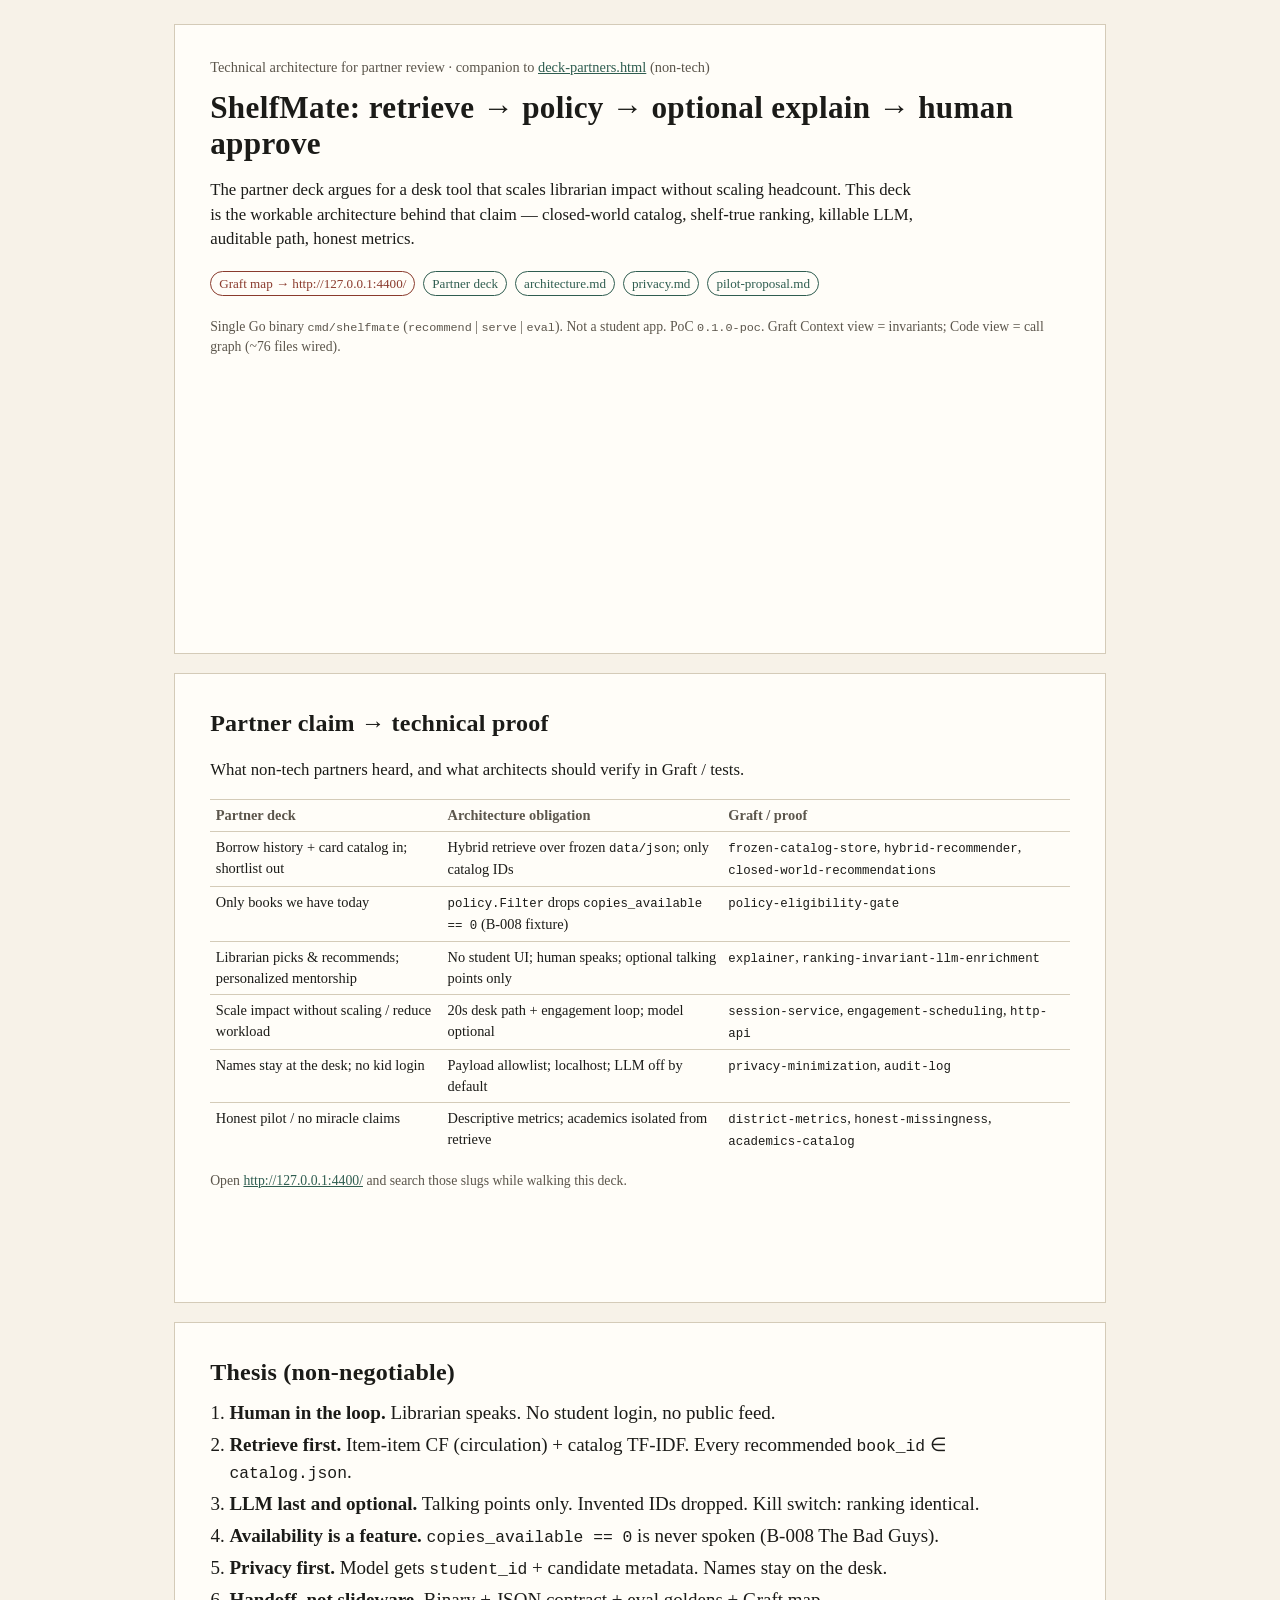
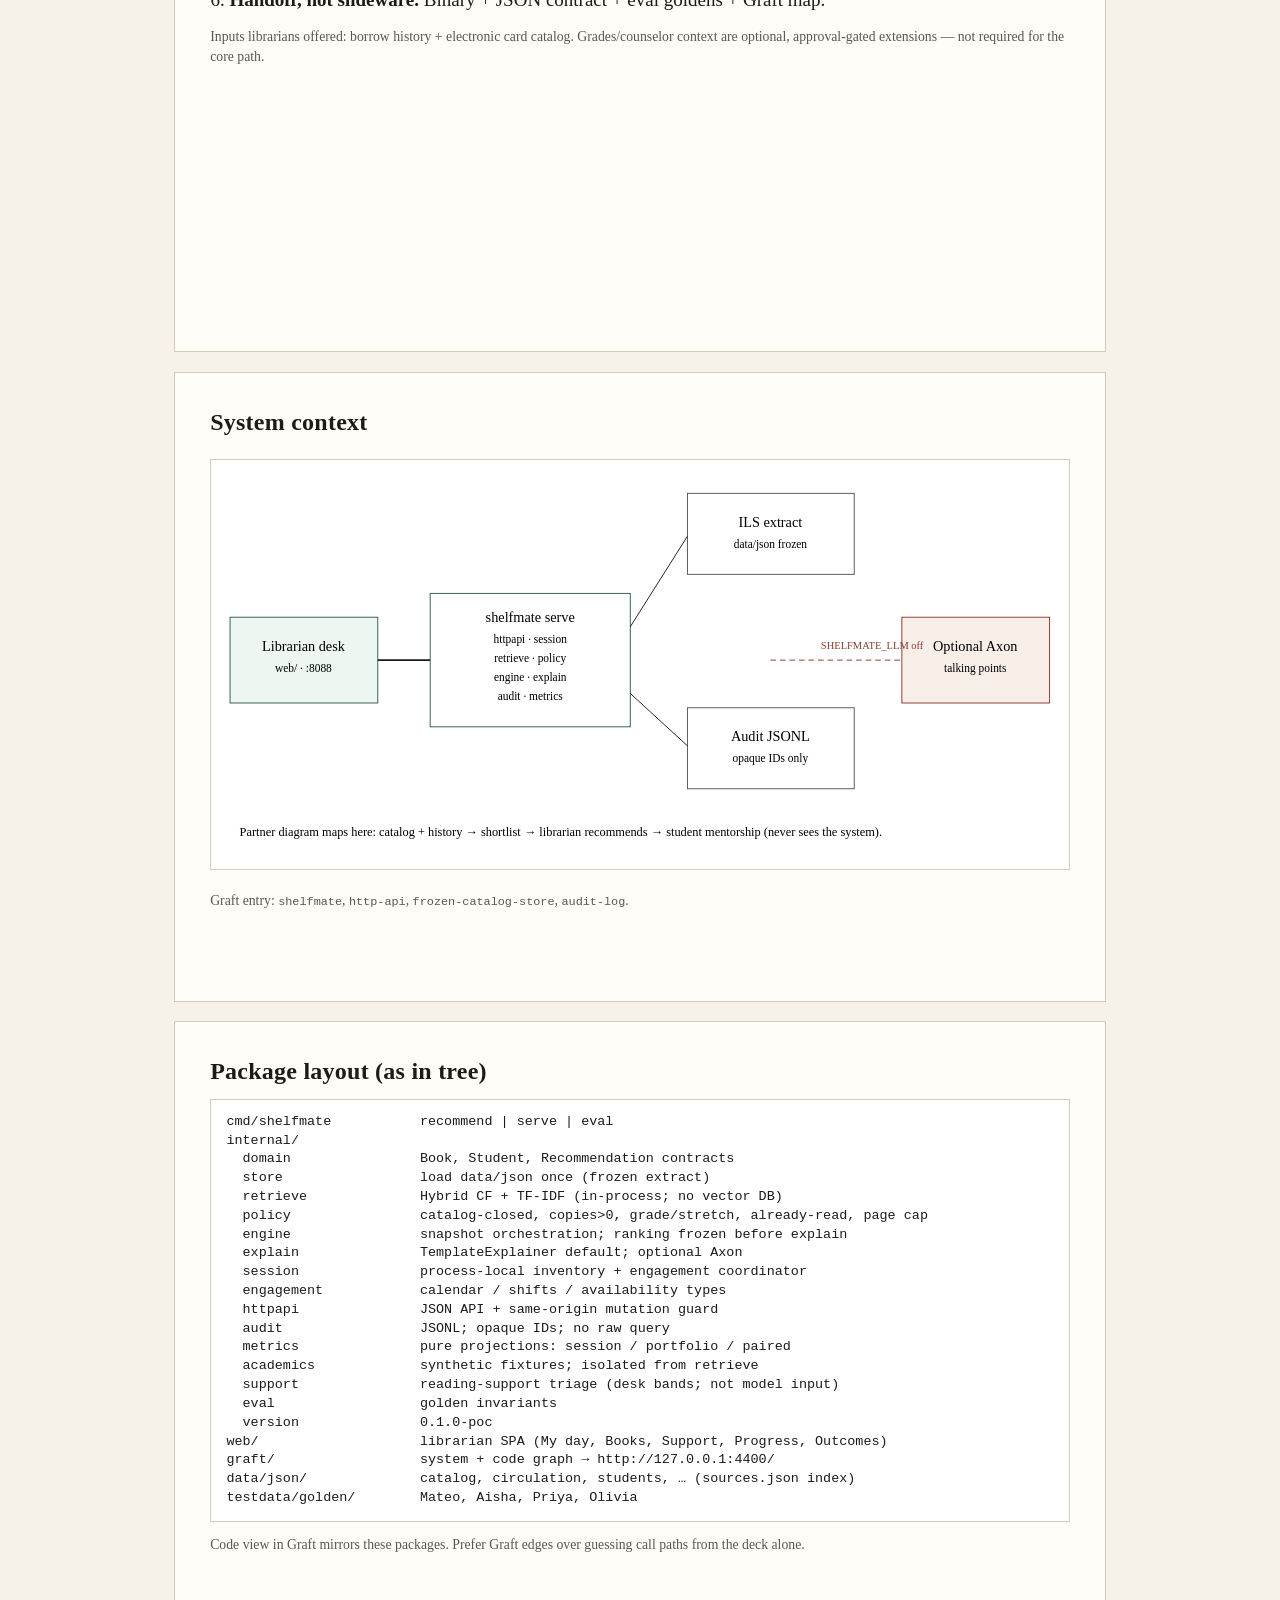
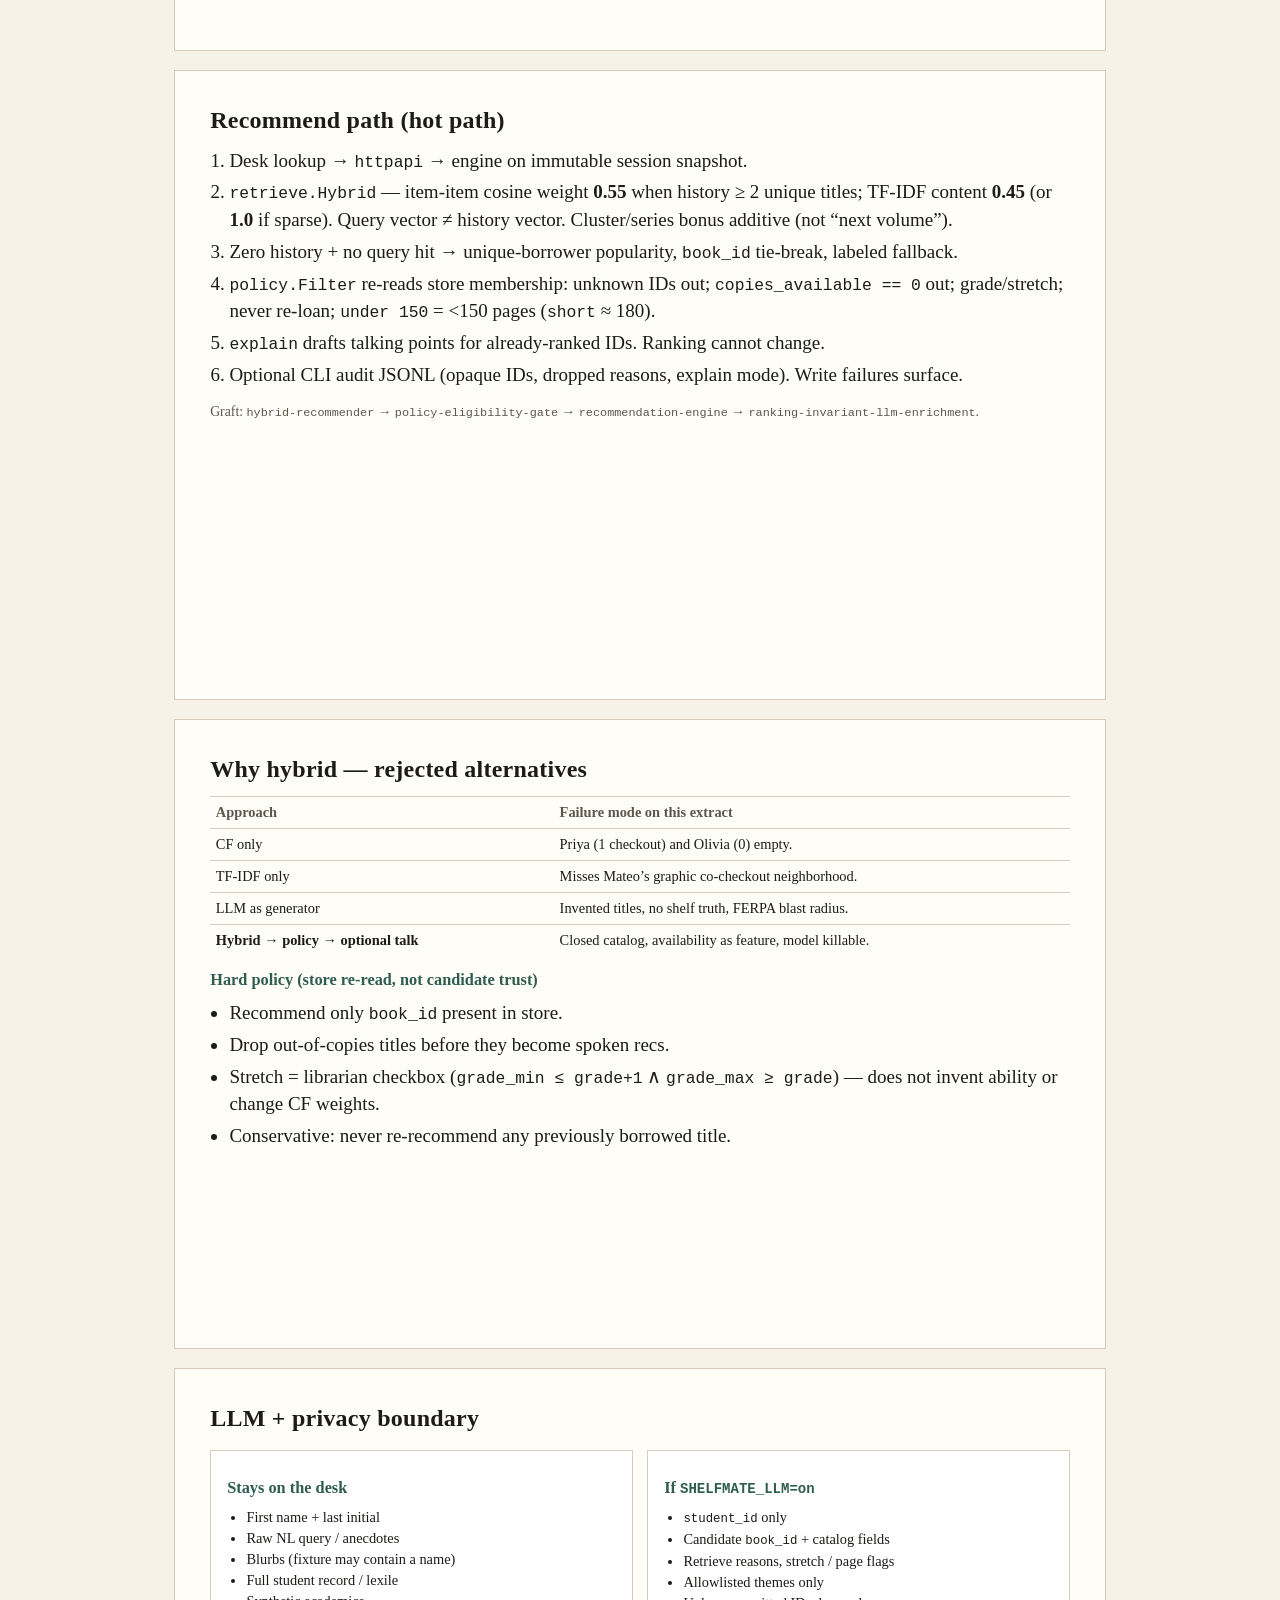
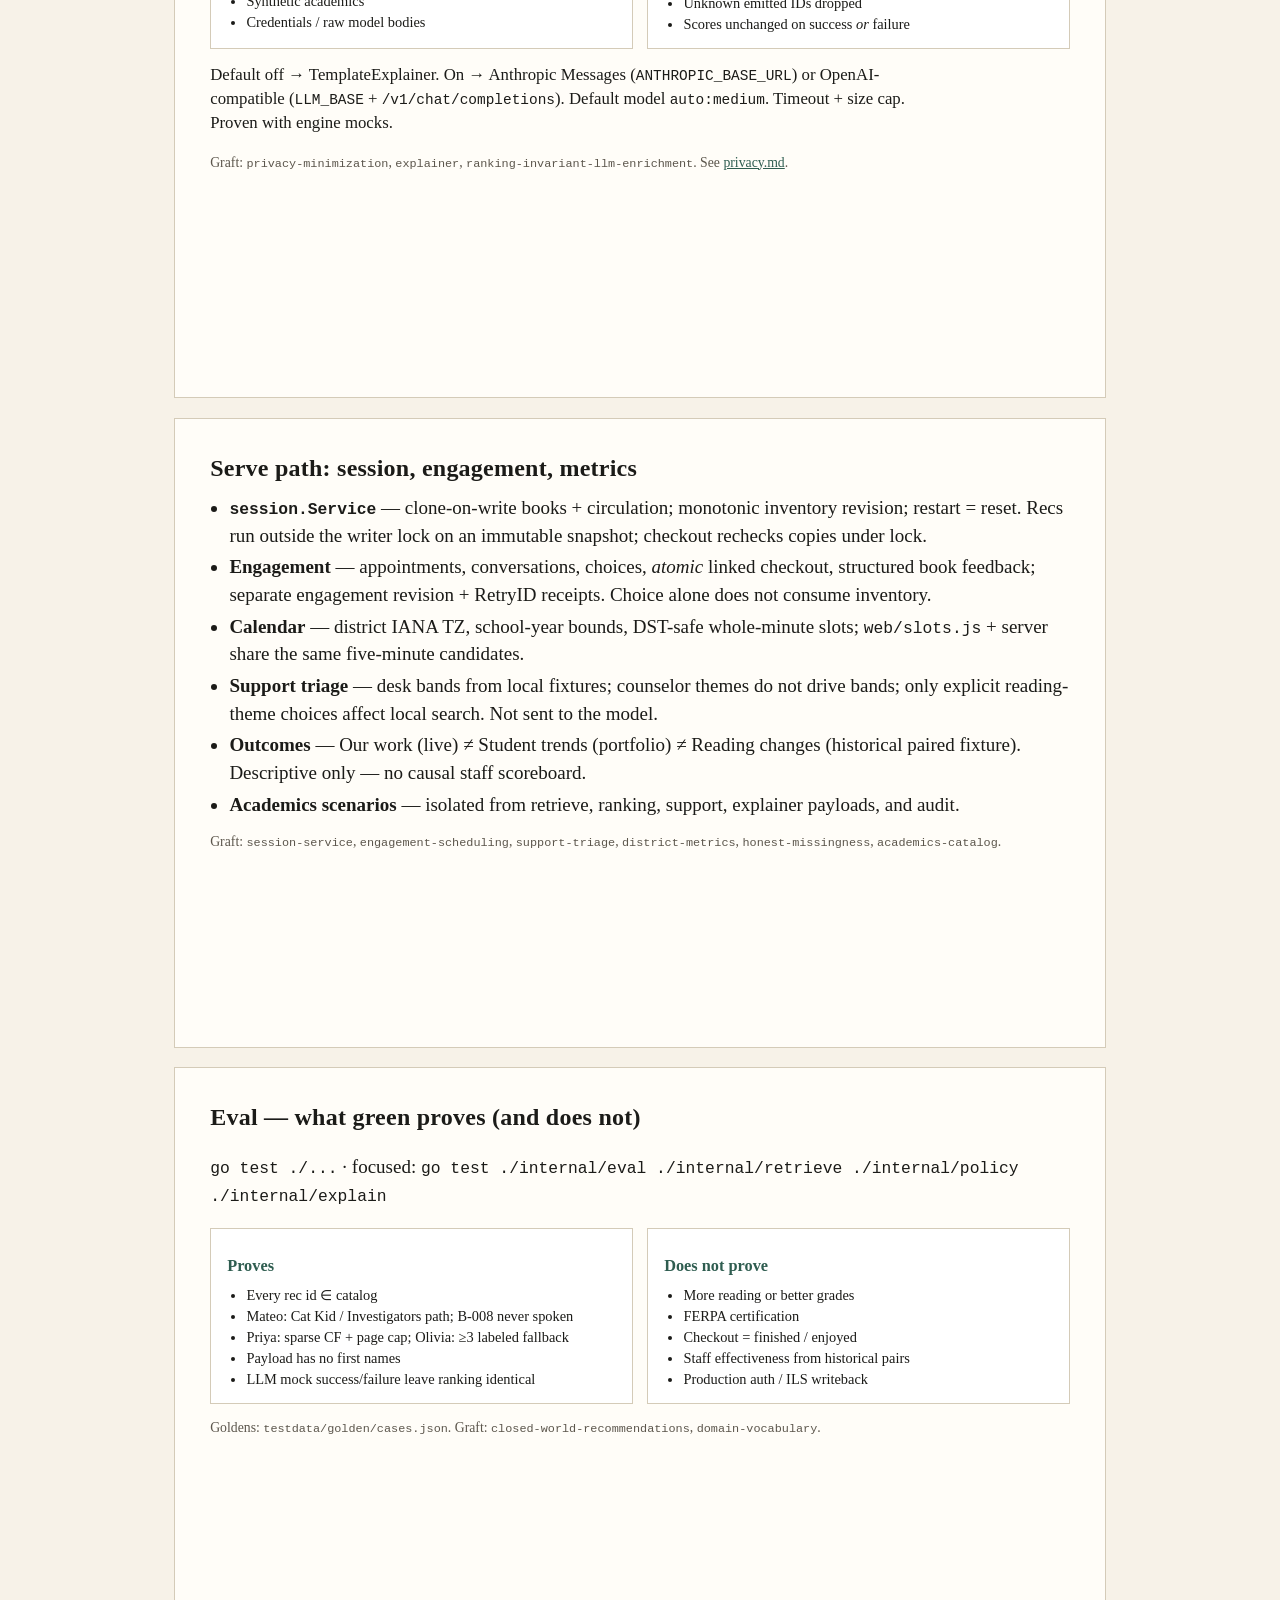
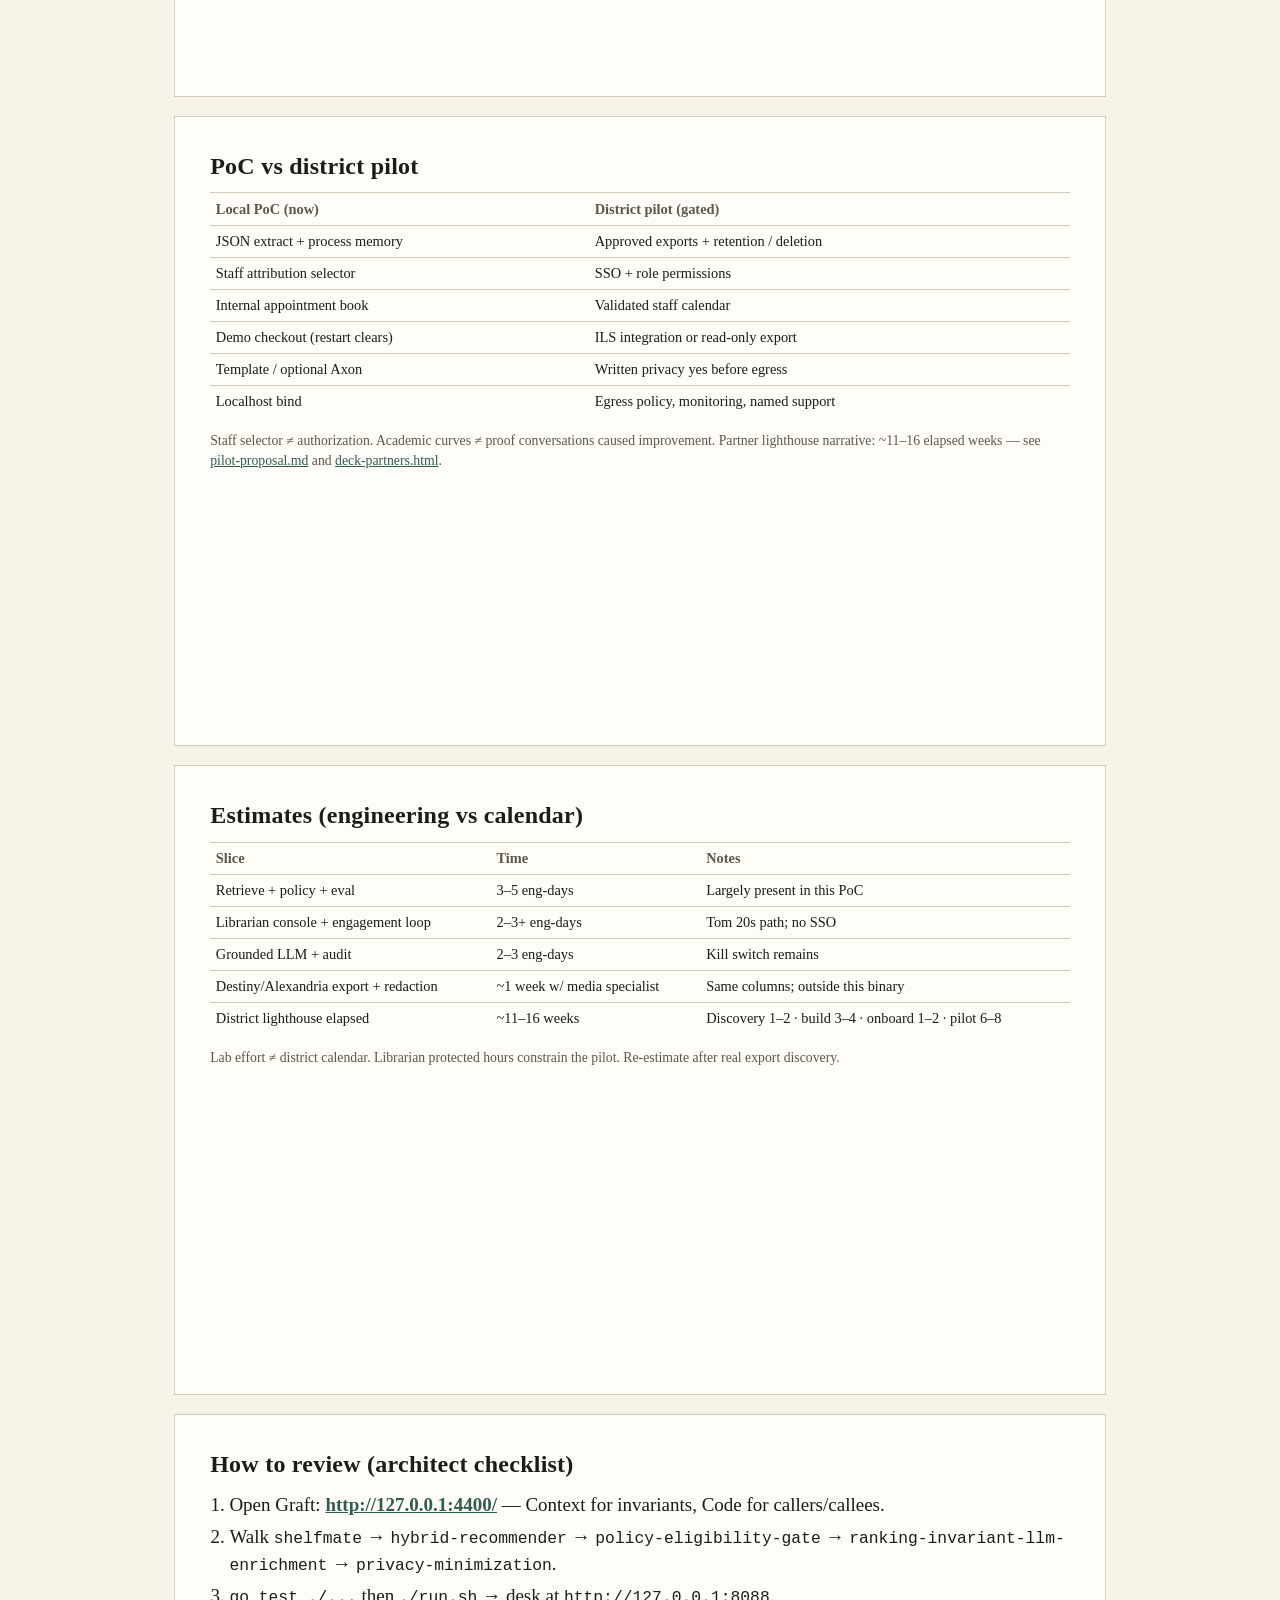
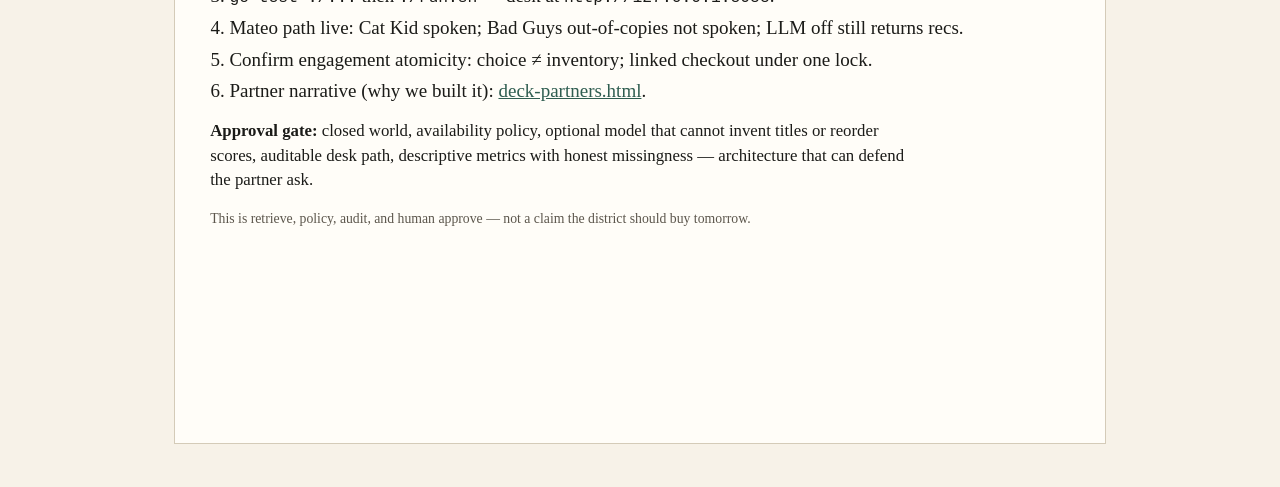
==== commit fa713be8: "┌────────────────┬────────────┬───────────┬─────────────────────────────────────────────────────────" ====
--- a/docs/deck.html
+++ b/docs/deck.html
@@ -10,28 +10,29 @@
     body { margin: 0; font: 19px/1.45 "Iowan Old Style", Palatino, "Palatino Linotype", serif; color: var(--ink); background: var(--paper); }
     .deck { max-width: 980px; margin: 0 auto; padding: 1.5rem; }
     section { background: var(--card); border: 1px solid var(--line); padding: 2rem 2.2rem; margin: 0 0 1.2rem; min-height: 70vh; page-break-after: always; }
-    h1, h2 { margin: 0 0 0.6rem; letter-spacing: 0.01em; }
-    h1 { font-size: 2rem; line-height: 1.15; }
-    h2 { font-size: 1.55rem; }
-    h3 { margin: 0.8rem 0 0.35rem; font-size: 1.05rem; color: var(--accent); }
+    h1, h2 { margin: 0 0 0.55rem; letter-spacing: 0.01em; }
+    h1 { font-size: 1.95rem; line-height: 1.15; }
+    h2 { font-size: 1.5rem; }
+    h3 { margin: 0.75rem 0 0.3rem; font-size: 1.02rem; color: var(--accent); }
     p, li { color: var(--ink); }
-    ul { margin: 0.5rem 0 0; padding-left: 1.2rem; }
-    li { margin: 0.28rem 0; }
-    .kicker { color: var(--muted); font-size: 0.92rem; margin: 0 0 0.8rem; }
-    .lede { font-size: 1.05rem; max-width: 42rem; }
-    .grid { display: grid; grid-template-columns: 1fr 1fr; gap: 1rem; margin-top: 0.9rem; }
-    .card { border: 1px solid var(--line); background: #fff; padding: 0.9rem 1rem; }
-    .card p, .card li { margin: 0; font-size: 0.92rem; }
-    .note { color: var(--muted); font-size: 0.88rem; margin-top: 0.9rem; }
-    table { width: 100%; border-collapse: collapse; font-size: 0.92rem; margin-top: 0.6rem; }
-    th, td { border-top: 1px solid var(--line); text-align: left; padding: 0.35rem 0.4rem; vertical-align: top; }
+    ul, ol { margin: 0.45rem 0 0; padding-left: 1.2rem; }
+    li { margin: 0.26rem 0; }
+    .kicker { color: var(--muted); font-size: 0.9rem; margin: 0 0 0.75rem; }
+    .lede { font-size: 1.05rem; max-width: 44rem; }
+    .grid { display: grid; grid-template-columns: 1fr 1fr; gap: 0.9rem; margin-top: 0.85rem; }
+    .card { border: 1px solid var(--line); background: #fff; padding: 0.85rem 1rem; }
+    .card p, .card li { margin: 0; font-size: 0.9rem; }
+    .note { color: var(--muted); font-size: 0.86rem; margin-top: 0.85rem; }
+    table { width: 100%; border-collapse: collapse; font-size: 0.9rem; margin-top: 0.55rem; }
+    th, td { border-top: 1px solid var(--line); text-align: left; padding: 0.32rem 0.35rem; vertical-align: top; }
     th { color: var(--muted); font-weight: 600; }
-    svg { width: 100%; height: auto; background: #fff; border: 1px solid var(--line); margin-top: 0.7rem; }
-    code, .mono { font-family: ui-monospace, SFMono-Regular, Menlo, Consolas, monospace; font-size: 0.88em; }
-    pre { white-space: pre-wrap; overflow-wrap: anywhere; font: 0.88rem/1.4 ui-monospace, SFMono-Regular, Menlo, Consolas, monospace; background: #fff; border: 1px solid var(--line); padding: 0.85rem 1rem; margin: 0.7rem 0 0; }
+    svg { width: 100%; height: auto; background: #fff; border: 1px solid var(--line); margin-top: 0.65rem; }
+    code, .mono { font-family: ui-monospace, SFMono-Regular, Menlo, Consolas, monospace; font-size: 0.86em; }
+    pre { white-space: pre-wrap; overflow-wrap: anywhere; font: 0.84rem/1.4 ui-monospace, SFMono-Regular, Menlo, Consolas, monospace; background: #fff; border: 1px solid var(--line); padding: 0.8rem 0.95rem; margin: 0.65rem 0 0; }
     a { color: var(--accent); }
-    .pill { display: inline-block; border: 1px solid var(--accent); color: var(--accent); padding: 0.15rem 0.55rem; border-radius: 999px; font-size: 0.85rem; text-decoration: none; margin: 0.15rem 0.25rem 0.15rem 0; }
+    .pill { display: inline-block; border: 1px solid var(--accent); color: var(--accent); padding: 0.12rem 0.5rem; border-radius: 999px; font-size: 0.82rem; text-decoration: none; margin: 0.12rem 0.2rem 0.12rem 0; }
     .pill:hover { background: #eef6f2; }
+    .pill.warm { border-color: var(--warm); color: var(--warm); }
     @media print { section { min-height: auto; border: 0; } body { background: #fff; } a { color: inherit; text-decoration: underline; } }
     @media (max-width: 720px) {
       .grid { grid-template-columns: 1fr; }
@@ -44,208 +45,269 @@
   <div class="deck">
 
     <section>
-      <p class="kicker">Technical architecture · partner review · companion to <a href="deck-partners.html">deck-partners.html</a> (non-tech)</p>
+      <p class="kicker">Technical architecture for partner review · companion to <a href="deck-partners.html">deck-partners.html</a> (non-tech)</p>
       <h1>ShelfMate: retrieve → policy → optional explain → human approve</h1>
-      <p class="lede">Librarian-in-the-loop next-book assistant. Single Go binary. Closed-world catalog. LLM off by default and downstream of ranking. Not a student app.</p>
-      <p style="margin-top:1rem;">
-        <a class="pill" href="http://127.0.0.1:4400/">Open Graft map → http://127.0.0.1:4400/</a>
+      <p class="lede">The partner deck argues for a desk tool that scales librarian impact without scaling headcount. This deck is the workable architecture behind that claim — closed-world catalog, shelf-true ranking, killable LLM, auditable path, honest metrics.</p>
+      <p style="margin-top:0.9rem;">
+        <a class="pill warm" href="http://127.0.0.1:4400/">Graft map → http://127.0.0.1:4400/</a>
+        <a class="pill" href="deck-partners.html">Partner deck</a>
         <a class="pill" href="architecture.md">architecture.md</a>
         <a class="pill" href="privacy.md">privacy.md</a>
         <a class="pill" href="pilot-proposal.md">pilot-proposal.md</a>
       </p>
-      <p class="note">Graft is the live system/code graph for this repo (Context + Code views). Use it while reviewing this deck: hybrid-retrieval, closed-world-catalog-grounding, llm-never-changes-ranking, privacy-minimized-payloads, in-memory-session-service.</p>
+      <p class="note">Single Go binary <code>cmd/shelfmate</code> (<code>recommend</code> | <code>serve</code> | <code>eval</code>). Not a student app. PoC <code>0.1.0-poc</code>. Graft Context view = invariants; Code view = call graph (~76 files wired).</p>
+    </section>
+
+    <section>
+      <h2>Partner claim → technical proof</h2>
+      <p class="lede">What non-tech partners heard, and what architects should verify in Graft / tests.</p>
+      <table>
+        <tr><th>Partner deck</th><th>Architecture obligation</th><th>Graft / proof</th></tr>
+        <tr>
+          <td>Borrow history + card catalog in; shortlist out</td>
+          <td>Hybrid retrieve over frozen <code>data/json</code>; only catalog IDs</td>
+          <td><span class="mono">frozen-catalog-store</span>, <span class="mono">hybrid-recommender</span>, <span class="mono">closed-world-recommendations</span></td>
+        </tr>
+        <tr>
+          <td>Only books we have today</td>
+          <td><code>policy.Filter</code> drops <code>copies_available == 0</code> (B-008 fixture)</td>
+          <td><span class="mono">policy-eligibility-gate</span></td>
+        </tr>
+        <tr>
+          <td>Librarian picks &amp; recommends; personalized mentorship</td>
+          <td>No student UI; human speaks; optional talking points only</td>
+          <td><span class="mono">explainer</span>, <span class="mono">ranking-invariant-llm-enrichment</span></td>
+        </tr>
+        <tr>
+          <td>Scale impact without scaling / reduce workload</td>
+          <td>20s desk path + engagement loop; model optional</td>
+          <td><span class="mono">session-service</span>, <span class="mono">engagement-scheduling</span>, <span class="mono">http-api</span></td>
+        </tr>
+        <tr>
+          <td>Names stay at the desk; no kid login</td>
+          <td>Payload allowlist; localhost; LLM off by default</td>
+          <td><span class="mono">privacy-minimization</span>, <span class="mono">audit-log</span></td>
+        </tr>
+        <tr>
+          <td>Honest pilot / no miracle claims</td>
+          <td>Descriptive metrics; academics isolated from retrieve</td>
+          <td><span class="mono">district-metrics</span>, <span class="mono">honest-missingness</span>, <span class="mono">academics-catalog</span></td>
+        </tr>
+      </table>
+      <p class="note">Open <a href="http://127.0.0.1:4400/">http://127.0.0.1:4400/</a> and search those slugs while walking this deck.</p>
     </section>
 
     <section>
       <h2>Thesis (non-negotiable)</h2>
       <ol>
         <li><strong>Human in the loop.</strong> Librarian speaks. No student login, no public feed.</li>
-        <li><strong>Retrieve first.</strong> Item-item CF from circulation + catalog TF-IDF. Every recommended <code>book_id</code> ∈ <code>catalog.json</code>.</li>
-        <li><strong>LLM last and optional.</strong> Talking points only. Invented IDs dropped. Kill switch: ranking unchanged.</li>
-        <li><strong>Availability is a feature.</strong> <code>copies_available == 0</code> is never a spoken rec (fixture: B-008 The Bad Guys).</li>
-        <li><strong>Privacy first.</strong> Model payloads: <code>student_id</code> + candidate metadata. Names stay on the desk.</li>
+        <li><strong>Retrieve first.</strong> Item-item CF (circulation) + catalog TF-IDF. Every recommended <code>book_id</code> ∈ <code>catalog.json</code>.</li>
+        <li><strong>LLM last and optional.</strong> Talking points only. Invented IDs dropped. Kill switch: ranking identical.</li>
+        <li><strong>Availability is a feature.</strong> <code>copies_available == 0</code> is never spoken (B-008 The Bad Guys).</li>
+        <li><strong>Privacy first.</strong> Model gets <code>student_id</code> + candidate metadata. Names stay on the desk.</li>
         <li><strong>Handoff, not slideware.</strong> Binary + JSON contract + eval goldens + Graft map.</li>
       </ol>
-      <p class="note">Product goal for the firm: scale librarian impact without scaling headcount, while reducing desk workload. Architecture must make that believable under review.</p>
+      <p class="note">Inputs librarians offered: borrow history + electronic card catalog. Grades/counselor context are optional, approval-gated extensions — not required for the core path.</p>
     </section>
 
     <section>
       <h2>System context</h2>
-      <svg viewBox="0 0 900 420" role="img" aria-label="System context: librarian console, shelfmate binary, ILS extract, audit, optional Axon">
-        <rect x="20" y="160" width="160" height="90" fill="#eef6f2" stroke="#2f5d50"/>
-        <text x="100" y="195" text-anchor="middle" font-size="16">Librarian desk</text>
-        <text x="100" y="218" text-anchor="middle" font-size="13">web/ · localhost</text>
-        <rect x="240" y="145" width="190" height="120" fill="#fff" stroke="#2f5d50"/>
-        <text x="335" y="175" text-anchor="middle" font-size="16">shelfmate binary</text>
-        <text x="335" y="198" text-anchor="middle" font-size="13">retrieve · policy</text>
-        <text x="335" y="218" text-anchor="middle" font-size="13">session · httpapi</text>
-        <text x="335" y="238" text-anchor="middle" font-size="13">explain · audit</text>
-        <rect x="490" y="40" width="180" height="90" fill="#fff" stroke="#5c564c"/>
-        <text x="580" y="75" text-anchor="middle" font-size="16">ILS extract</text>
-        <text x="580" y="98" text-anchor="middle" font-size="13">data/json (frozen)</text>
-        <rect x="490" y="250" width="180" height="90" fill="#fff" stroke="#5c564c"/>
-        <text x="580" y="285" text-anchor="middle" font-size="16">Audit JSONL</text>
-        <text x="580" y="308" text-anchor="middle" font-size="13">opaque IDs only</text>
-        <rect x="720" y="160" width="160" height="90" fill="#f7eee8" stroke="#8a3b2d"/>
-        <text x="800" y="195" text-anchor="middle" font-size="16">Optional Axon</text>
-        <text x="800" y="218" text-anchor="middle" font-size="13">talking points</text>
-        <line x1="180" y1="205" x2="240" y2="205" stroke="#1b1b18" stroke-width="2"/>
-        <line x1="430" y1="175" x2="490" y2="85" stroke="#1b1b18"/>
-        <line x1="430" y1="235" x2="490" y2="295" stroke="#1b1b18"/>
-        <line x1="580" y1="205" x2="720" y2="205" stroke="#8a3b2d" stroke-dasharray="6 4"/>
-        <text x="640" y="195" font-size="12" fill="#8a3b2d">off by default</text>
-        <text x="40" y="390" font-size="14">Kids never see this. Restart clears process-local demo state; frozen extract reloads.</text>
+      <svg viewBox="0 0 900 430" role="img" aria-label="System context diagram">
+        <rect x="20" y="165" width="155" height="90" fill="#eef6f2" stroke="#2f5d50"/>
+        <text x="97" y="200" text-anchor="middle" font-size="15">Librarian desk</text>
+        <text x="97" y="222" text-anchor="middle" font-size="12">web/ · :8088</text>
+        <rect x="230" y="140" width="210" height="140" fill="#fff" stroke="#2f5d50"/>
+        <text x="335" y="170" text-anchor="middle" font-size="15">shelfmate serve</text>
+        <text x="335" y="192" text-anchor="middle" font-size="12">httpapi · session</text>
+        <text x="335" y="212" text-anchor="middle" font-size="12">retrieve · policy</text>
+        <text x="335" y="232" text-anchor="middle" font-size="12">engine · explain</text>
+        <text x="335" y="252" text-anchor="middle" font-size="12">audit · metrics</text>
+        <rect x="500" y="35" width="175" height="85" fill="#fff" stroke="#5c564c"/>
+        <text x="587" y="70" text-anchor="middle" font-size="15">ILS extract</text>
+        <text x="587" y="92" text-anchor="middle" font-size="12">data/json frozen</text>
+        <rect x="500" y="260" width="175" height="85" fill="#fff" stroke="#5c564c"/>
+        <text x="587" y="295" text-anchor="middle" font-size="15">Audit JSONL</text>
+        <text x="587" y="317" text-anchor="middle" font-size="12">opaque IDs only</text>
+        <rect x="725" y="165" width="155" height="90" fill="#f7eee8" stroke="#8a3b2d"/>
+        <text x="802" y="200" text-anchor="middle" font-size="15">Optional Axon</text>
+        <text x="802" y="222" text-anchor="middle" font-size="12">talking points</text>
+        <line x1="175" y1="210" x2="230" y2="210" stroke="#1b1b18" stroke-width="2"/>
+        <line x1="440" y1="175" x2="500" y2="80" stroke="#1b1b18"/>
+        <line x1="440" y1="245" x2="500" y2="300" stroke="#1b1b18"/>
+        <line x1="587" y1="210" x2="725" y2="210" stroke="#8a3b2d" stroke-dasharray="6 4"/>
+        <text x="640" y="198" font-size="11" fill="#8a3b2d">SHELFMATE_LLM off</text>
+        <text x="30" y="395" font-size="13">Partner diagram maps here: catalog + history → shortlist → librarian recommends → student mentorship (never sees the system).</text>
       </svg>
-      <p class="note">Live map: <a href="http://127.0.0.1:4400/">Graft</a> → nodes <span class="mono">shelfmate-process-bootstrap</span>, <span class="mono">http-json-api</span>, <span class="mono">canonical-json-store</span>, <span class="mono">sanitized-audit-log</span>.</p>
-    </section>
-
-    <section>
-      <h2>Package layout</h2>
-<pre>cmd/shelfmate          recommend | serve | eval
+      <p class="note">Graft entry: <span class="mono">shelfmate</span>, <span class="mono">http-api</span>, <span class="mono">frozen-catalog-store</span>, <span class="mono">audit-log</span>.</p>
+    </section>
+
+    <section>
+      <h2>Package layout (as in tree)</h2>
+<pre>cmd/shelfmate           recommend | serve | eval
 internal/
-  store                load data/json once
-  retrieve             Hybrid: CF + TF-IDF (in-process index)
-  policy               catalog-closed, copies&gt;0, grade, already-read, page cap
-  explain              TemplateExplainer default; optional Axon
-  engine               snapshot orchestration; LLM cannot reorder
-  session              process-local inventory + engagement coordinator
-  httpapi              JSON API, same-origin mutation guard
-  audit                JSONL, opaque IDs, no raw query
-  metrics              pure projections (session / portfolio / paired)
-  academics            synthetic fixtures; isolated from retrieve
-  domain               Book, Student, Recommendation contracts
-web/                   librarian console (SPA modules)
-graft/                 system + code graph (served at :4400)
-testdata/golden        demo invariants (Mateo, Aisha, Priya, Olivia)</pre>
-      <p class="note">Explore call edges in Graft Code view (<a href="http://127.0.0.1:4400/">http://127.0.0.1:4400/</a>) — ~663 nodes / 1312 links in the current map.</p>
-    </section>
-
-    <section>
-      <h2>Request sequence</h2>
+  domain                Book, Student, Recommendation contracts
+  store                 load data/json once (frozen extract)
+  retrieve              Hybrid CF + TF-IDF (in-process; no vector DB)
+  policy                catalog-closed, copies&gt;0, grade/stretch, already-read, page cap
+  engine                snapshot orchestration; ranking frozen before explain
+  explain               TemplateExplainer default; optional Axon
+  session               process-local inventory + engagement coordinator
+  engagement            calendar / shifts / availability types
+  httpapi               JSON API + same-origin mutation guard
+  audit                 JSONL; opaque IDs; no raw query
+  metrics               pure projections: session / portfolio / paired
+  academics             synthetic fixtures; isolated from retrieve
+  support               reading-support triage (desk bands; not model input)
+  eval                  golden invariants
+  version               0.1.0-poc
+web/                    librarian SPA (My day, Books, Support, Progress, Outcomes)
+graft/                  system + code graph → http://127.0.0.1:4400/
+data/json/              catalog, circulation, students, … (sources.json index)
+testdata/golden/        Mateo, Aisha, Priya, Olivia</pre>
+      <p class="note">Code view in Graft mirrors these packages. Prefer Graft edges over guessing call paths from the deck alone.</p>
+    </section>
+
+    <section>
+      <h2>Recommend path (hot path)</h2>
       <ol>
-        <li>Lookup student on desk console.</li>
-        <li><code>Hybrid.Recommend</code> — item-item cosine (weight 0.55 when history ≥ 2) + TF-IDF content (0.45, or 1.0 if sparse). Query vector ≠ history vector. Cluster/series bonus additive.</li>
-        <li>Zero history / no query hit → unique-borrower popularity, <code>book_id</code> tie-break, labeled fallback.</li>
-        <li><code>policy.Filter</code> — unknown IDs out; <code>copies_available == 0</code> out; grade/stretch band; never re-loan; <code>under 150</code> = &lt;150 pages.</li>
-        <li>Explainer drafts talking points for already-ranked IDs. Ranking frozen.</li>
-        <li>Audit append (opaque IDs, dropped reasons, explain mode). Write errors surface.</li>
-        <li>Optional demo checkout under session lock; recommendation runs on immutable snapshot outside the writer lock.</li>
+        <li>Desk lookup → <code>httpapi</code> → engine on immutable session snapshot.</li>
+        <li><code>retrieve.Hybrid</code> — item-item cosine weight <strong>0.55</strong> when history ≥ 2 unique titles; TF-IDF content <strong>0.45</strong> (or <strong>1.0</strong> if sparse). Query vector ≠ history vector. Cluster/series bonus additive (not “next volume”).</li>
+        <li>Zero history + no query hit → unique-borrower popularity, <code>book_id</code> tie-break, labeled fallback.</li>
+        <li><code>policy.Filter</code> re-reads store membership: unknown IDs out; <code>copies_available == 0</code> out; grade/stretch; never re-loan; <code>under 150</code> = &lt;150 pages (<code>short</code> ≈ 180).</li>
+        <li><code>explain</code> drafts talking points for already-ranked IDs. Ranking cannot change.</li>
+        <li>Optional CLI audit JSONL (opaque IDs, dropped reasons, explain mode). Write failures surface.</li>
       </ol>
-      <p class="note">Graft: <span class="mono">hybrid-retrieval</span>, <span class="mono">recommendation-policy-filter</span>, <span class="mono">recommendation-engine</span>, <span class="mono">llm-never-changes-ranking</span>.</p>
-    </section>
-
-    <section>
-      <h2>Why hybrid — and what we rejected</h2>
+      <p class="note">Graft: <span class="mono">hybrid-recommender</span> → <span class="mono">policy-eligibility-gate</span> → <span class="mono">recommendation-engine</span> → <span class="mono">ranking-invariant-llm-enrichment</span>.</p>
+    </section>
+
+    <section>
+      <h2>Why hybrid — rejected alternatives</h2>
       <table>
-        <tr><th>Approach</th><th>Why not alone</th></tr>
-        <tr><td>Circulation CF only</td><td>Empty for Priya (1 checkout) and Olivia (0).</td></tr>
-        <tr><td>TF-IDF only</td><td>Misses Mateo’s graphic neighborhood that co-checkout cosine catches.</td></tr>
-        <tr><td>LLM as generator</td><td>Invented titles, no shelf truth, FERPA surface area.</td></tr>
-        <tr><td><strong>Hybrid → policy → optional talk</strong></td><td>Closed catalog, availability as a feature, model killable.</td></tr>
+        <tr><th>Approach</th><th>Failure mode on this extract</th></tr>
+        <tr><td>CF only</td><td>Priya (1 checkout) and Olivia (0) empty.</td></tr>
+        <tr><td>TF-IDF only</td><td>Misses Mateo’s graphic co-checkout neighborhood.</td></tr>
+        <tr><td>LLM as generator</td><td>Invented titles, no shelf truth, FERPA blast radius.</td></tr>
+        <tr><td><strong>Hybrid → policy → optional talk</strong></td><td>Closed catalog, availability as feature, model killable.</td></tr>
       </table>
-      <h3>Hard policy</h3>
+      <h3>Hard policy (store re-read, not candidate trust)</h3>
       <ul>
-        <li>Recommend only <code>book_id</code> present in store (re-read membership; do not trust candidate structs).</li>
-        <li>Drop <code>copies_available == 0</code>.</li>
-        <li>Grade: <code>grade_min ≤ grade ≤ grade_max</code>; stretch: <code>grade_min ≤ grade+1</code> and <code>grade_max ≥ grade</code>.</li>
+        <li>Recommend only <code>book_id</code> present in store.</li>
+        <li>Drop out-of-copies titles before they become spoken recs.</li>
+        <li>Stretch = librarian checkbox (<code>grade_min ≤ grade+1</code> ∧ <code>grade_max ≥ grade</code>) — does not invent ability or change CF weights.</li>
         <li>Conservative: never re-recommend any previously borrowed title.</li>
       </ul>
     </section>
 
     <section>
-      <h2>LLM boundary</h2>
+      <h2>LLM + privacy boundary</h2>
       <div class="grid">
         <div class="card">
           <h3>Stays on the desk</h3>
           <ul>
             <li>First name + last initial</li>
             <li>Raw NL query / anecdotes</li>
-            <li>Blurbs (fixture risk)</li>
+            <li>Blurbs (fixture may contain a name)</li>
             <li>Full student record / lexile</li>
             <li>Synthetic academics</li>
-            <li>Credentials / model bodies</li>
+            <li>Credentials / raw model bodies</li>
           </ul>
         </div>
         <div class="card">
-          <h3>If LLM is on (optional)</h3>
+          <h3>If <code>SHELFMATE_LLM=on</code></h3>
           <ul>
             <li><code>student_id</code> only</li>
             <li>Candidate <code>book_id</code> + catalog fields</li>
             <li>Retrieve reasons, stretch / page flags</li>
             <li>Allowlisted themes only</li>
-            <li>No names, no raw query, no blurbs</li>
             <li>Unknown emitted IDs dropped</li>
+            <li>Scores unchanged on success <em>or</em> failure</li>
           </ul>
         </div>
       </div>
-      <p class="lede" style="margin-top:0.9rem;"><code>SHELFMATE_LLM=off</code> (default) → TemplateExplainer. On → Anthropic Messages or OpenAI-compatible chat completions. Timeout + size cap. Success or failure: scores unchanged (proven in <code>internal/engine</code> mocks).</p>
-      <p class="note">Graft: <span class="mono">privacy-minimized-payloads</span>, <span class="mono">explain-plane</span>, <span class="mono">llm-never-changes-ranking</span>. Tests: <code>TestPayloadPrivacy</code>.</p>
-    </section>
-
-    <section>
-      <h2>Session, engagement, metrics</h2>
+      <p class="lede" style="margin-top:0.85rem;">Default off → TemplateExplainer. On → Anthropic Messages (<code>ANTHROPIC_BASE_URL</code>) or OpenAI-compatible (<code>LLM_BASE</code> + <code>/v1/chat/completions</code>). Default model <code>auto:medium</code>. Timeout + size cap. Proven with engine mocks.</p>
+      <p class="note">Graft: <span class="mono">privacy-minimization</span>, <span class="mono">explainer</span>, <span class="mono">ranking-invariant-llm-enrichment</span>. See <a href="privacy.md">privacy.md</a>.</p>
+    </section>
+
+    <section>
+      <h2>Serve path: session, engagement, metrics</h2>
       <ul>
-        <li><strong>Process-local <code>session.Service</code></strong> — clone-on-write books + circulation; monotonic inventory revision; restart = reset.</li>
-        <li><strong>Engagement coordinator</strong> — appointments, conversations, choices, linked checkout (atomic with inventory), structured book feedback; separate engagement revision + RetryID receipts.</li>
-        <li><strong>Calendar</strong> — district timezone, school-year bounds, DST-safe whole-minute slots; shared <code>web/slots.js</code> + server validation.</li>
-        <li><strong>Outcomes</strong> — Our work (live session) ≠ Student trends (portfolio) ≠ Reading changes (historical paired fixture). Descriptive, not causal staff scores.</li>
-        <li><strong>Academics scenarios</strong> — isolated from retrieve, ranking, support bands, explainer payloads, and audit.</li>
+        <li><strong><code>session.Service</code></strong> — clone-on-write books + circulation; monotonic inventory revision; restart = reset. Recs run outside the writer lock on an immutable snapshot; checkout rechecks copies under lock.</li>
+        <li><strong>Engagement</strong> — appointments, conversations, choices, <em>atomic</em> linked checkout, structured book feedback; separate engagement revision + RetryID receipts. Choice alone does not consume inventory.</li>
+        <li><strong>Calendar</strong> — district IANA TZ, school-year bounds, DST-safe whole-minute slots; <code>web/slots.js</code> + server share the same five-minute candidates.</li>
+        <li><strong>Support triage</strong> — desk bands from local fixtures; counselor themes do not drive bands; only explicit reading-theme choices affect local search. Not sent to the model.</li>
+        <li><strong>Outcomes</strong> — Our work (live) ≠ Student trends (portfolio) ≠ Reading changes (historical paired fixture). Descriptive only — no causal staff scoreboard.</li>
+        <li><strong>Academics scenarios</strong> — isolated from retrieve, ranking, support, explainer payloads, and audit.</li>
       </ul>
-      <p class="note">Graft: <span class="mono">in-memory-session-service</span>, <span class="mono">engagement-session-calendar-and-http</span>, <span class="mono">historical-vs-live-session-isolation</span>, <span class="mono">descriptive-evidence-not-causal-attribution</span>, <span class="mono">observational-metrics-invariants</span>.</p>
-    </section>
-
-    <section>
-      <h2>Eval — what green means</h2>
-      <p><code>go test ./internal/eval ./internal/retrieve ./internal/policy ./internal/explain</code> (and <code>go test ./...</code> for full suite).</p>
-      <ul>
-        <li>Closed catalog: every rec id ∈ catalog</li>
-        <li>Mateo top-5 includes Cat Kid (B-007) or Investigators path; B-008 never spoken</li>
-        <li>Priya page-cap + sparse-history path; Olivia returns ≥3 labeled fallback</li>
-        <li>Model payload has no first names</li>
-        <li>LLM mock success and mock failure leave ranking identical</li>
-      </ul>
-      <p class="lede">Does <strong>not</strong> prove: more reading, better grades, FERPA certification, or that checkout equals enjoyment.</p>
-      <p class="note">Graft: <span class="mono">golden-eval-and-fixture-invariance</span>, <span class="mono">closed-world-catalog-grounding</span>. Goldens: <code>testdata/golden/cases.json</code>.</p>
-    </section>
-
-    <section>
-      <h2>Production boundary</h2>
+      <p class="note">Graft: <span class="mono">session-service</span>, <span class="mono">engagement-scheduling</span>, <span class="mono">support-triage</span>, <span class="mono">district-metrics</span>, <span class="mono">honest-missingness</span>, <span class="mono">academics-catalog</span>.</p>
+    </section>
+
+    <section>
+      <h2>Eval — what green proves (and does not)</h2>
+      <p><code>go test ./...</code> · focused: <code>go test ./internal/eval ./internal/retrieve ./internal/policy ./internal/explain</code></p>
+      <div class="grid">
+        <div class="card">
+          <h3>Proves</h3>
+          <ul>
+            <li>Every rec id ∈ catalog</li>
+            <li>Mateo: Cat Kid / Investigators path; B-008 never spoken</li>
+            <li>Priya: sparse CF + page cap; Olivia: ≥3 labeled fallback</li>
+            <li>Payload has no first names</li>
+            <li>LLM mock success/failure leave ranking identical</li>
+          </ul>
+        </div>
+        <div class="card">
+          <h3>Does not prove</h3>
+          <ul>
+            <li>More reading or better grades</li>
+            <li>FERPA certification</li>
+            <li>Checkout = finished / enjoyed</li>
+            <li>Staff effectiveness from historical pairs</li>
+            <li>Production auth / ILS writeback</li>
+          </ul>
+        </div>
+      </div>
+      <p class="note">Goldens: <code>testdata/golden/cases.json</code>. Graft: <span class="mono">closed-world-recommendations</span>, <span class="mono">domain-vocabulary</span>.</p>
+    </section>
+
+    <section>
+      <h2>PoC vs district pilot</h2>
       <table>
         <tr><th>Local PoC (now)</th><th>District pilot (gated)</th></tr>
-        <tr><td>JSON extract + process memory</td><td>Approved exports + retention</td></tr>
+        <tr><td>JSON extract + process memory</td><td>Approved exports + retention / deletion</td></tr>
         <tr><td>Staff attribution selector</td><td>SSO + role permissions</td></tr>
         <tr><td>Internal appointment book</td><td>Validated staff calendar</td></tr>
-        <tr><td>Demo checkout</td><td>ILS integration or read-only export</td></tr>
-        <tr><td>Template explain / optional Axon</td><td>Written privacy yes before egress</td></tr>
+        <tr><td>Demo checkout (restart clears)</td><td>ILS integration or read-only export</td></tr>
+        <tr><td>Template / optional Axon</td><td>Written privacy yes before egress</td></tr>
         <tr><td>Localhost bind</td><td>Egress policy, monitoring, named support</td></tr>
       </table>
-      <p class="note">Staff selector ≠ authorization. Academic curves ≠ proof conversations caused improvement. See <a href="privacy.md">privacy.md</a> and <a href="pilot-proposal.md">pilot-proposal.md</a>.</p>
-    </section>
-
-    <section>
-      <h2>Estimates (engineering)</h2>
+      <p class="note">Staff selector ≠ authorization. Academic curves ≠ proof conversations caused improvement. Partner lighthouse narrative: ~11–16 elapsed weeks — see <a href="pilot-proposal.md">pilot-proposal.md</a> and <a href="deck-partners.html">deck-partners.html</a>.</p>
+    </section>
+
+    <section>
+      <h2>Estimates (engineering vs calendar)</h2>
       <table>
         <tr><th>Slice</th><th>Time</th><th>Notes</th></tr>
-        <tr><td>Retrieve + policy + eval skeleton</td><td>3–5 eng-days</td><td>Frozen extract; already largely done in this PoC</td></tr>
-        <tr><td>Librarian console</td><td>2–3 eng-days</td><td>Tom 20s path; no SSO</td></tr>
+        <tr><td>Retrieve + policy + eval</td><td>3–5 eng-days</td><td>Largely present in this PoC</td></tr>
+        <tr><td>Librarian console + engagement loop</td><td>2–3+ eng-days</td><td>Tom 20s path; no SSO</td></tr>
         <tr><td>Grounded LLM + audit</td><td>2–3 eng-days</td><td>Kill switch remains</td></tr>
-        <tr><td>Destiny export + redaction</td><td>~1 week w/ media specialist</td><td>Same columns; not in this binary</td></tr>
+        <tr><td>Destiny/Alexandria export + redaction</td><td>~1 week w/ media specialist</td><td>Same columns; outside this binary</td></tr>
         <tr><td>District lighthouse elapsed</td><td>~11–16 weeks</td><td>Discovery 1–2 · build 3–4 · onboard 1–2 · pilot 6–8</td></tr>
       </table>
-      <p class="note">PoC effort ≠ district calendar. Elena hours constrain the pilot. Re-estimate after export discovery.</p>
-    </section>
-
-    <section>
-      <h2>How to review this architecture</h2>
+      <p class="note">Lab effort ≠ district calendar. Librarian protected hours constrain the pilot. Re-estimate after real export discovery.</p>
+    </section>
+
+    <section>
+      <h2>How to review (architect checklist)</h2>
       <ol>
-        <li>Open Graft: <a href="http://127.0.0.1:4400/"><strong>http://127.0.0.1:4400/</strong></a> — Context for invariants, Code for call graph.</li>
-        <li>Run <code>go test ./...</code> and <code>go run ./cmd/shelfmate serve</code> → <code>http://127.0.0.1:8088</code>.</li>
-        <li>Trace one recommend: <span class="mono">retrieve.Hybrid</span> → <span class="mono">policy.Filter</span> → <span class="mono">explain</span> → <span class="mono">audit</span>.</li>
-        <li>Confirm LLM kill path and payload allowlist tests.</li>
-        <li>Partner / change narrative: <a href="deck-partners.html">deck-partners.html</a>.</li>
+        <li>Open Graft: <a href="http://127.0.0.1:4400/"><strong>http://127.0.0.1:4400/</strong></a> — Context for invariants, Code for callers/callees.</li>
+        <li>Walk <span class="mono">shelfmate</span> → <span class="mono">hybrid-recommender</span> → <span class="mono">policy-eligibility-gate</span> → <span class="mono">ranking-invariant-llm-enrichment</span> → <span class="mono">privacy-minimization</span>.</li>
+        <li><code>go test ./...</code> then <code>./run.sh</code> → desk at <code>http://127.0.0.1:8088</code>.</li>
+        <li>Mateo path live: Cat Kid spoken; Bad Guys out-of-copies not spoken; LLM off still returns recs.</li>
+        <li>Confirm engagement atomicity: choice ≠ inventory; linked checkout under one lock.</li>
+        <li>Partner narrative (why we built it): <a href="deck-partners.html">deck-partners.html</a>.</li>
       </ol>
-      <p class="lede" style="margin-top:1rem;">Approval gate for technical partners: closed world, availability policy, optional model that cannot invent titles or reorder scores, auditable desk path, honest metrics boundary.</p>
-      <p class="note">PoC <code>0.1.0-poc</code>. Demonstration of retrieve, policy, audit, and human approve — not a claim the district should buy tomorrow.</p>
+      <p class="lede" style="margin-top:0.9rem;"><strong>Approval gate:</strong> closed world, availability policy, optional model that cannot invent titles or reorder scores, auditable desk path, descriptive metrics with honest missingness — architecture that can defend the partner ask.</p>
+      <p class="note">This is retrieve, policy, audit, and human approve — not a claim the district should buy tomorrow.</p>
     </section>
 
   </div>
